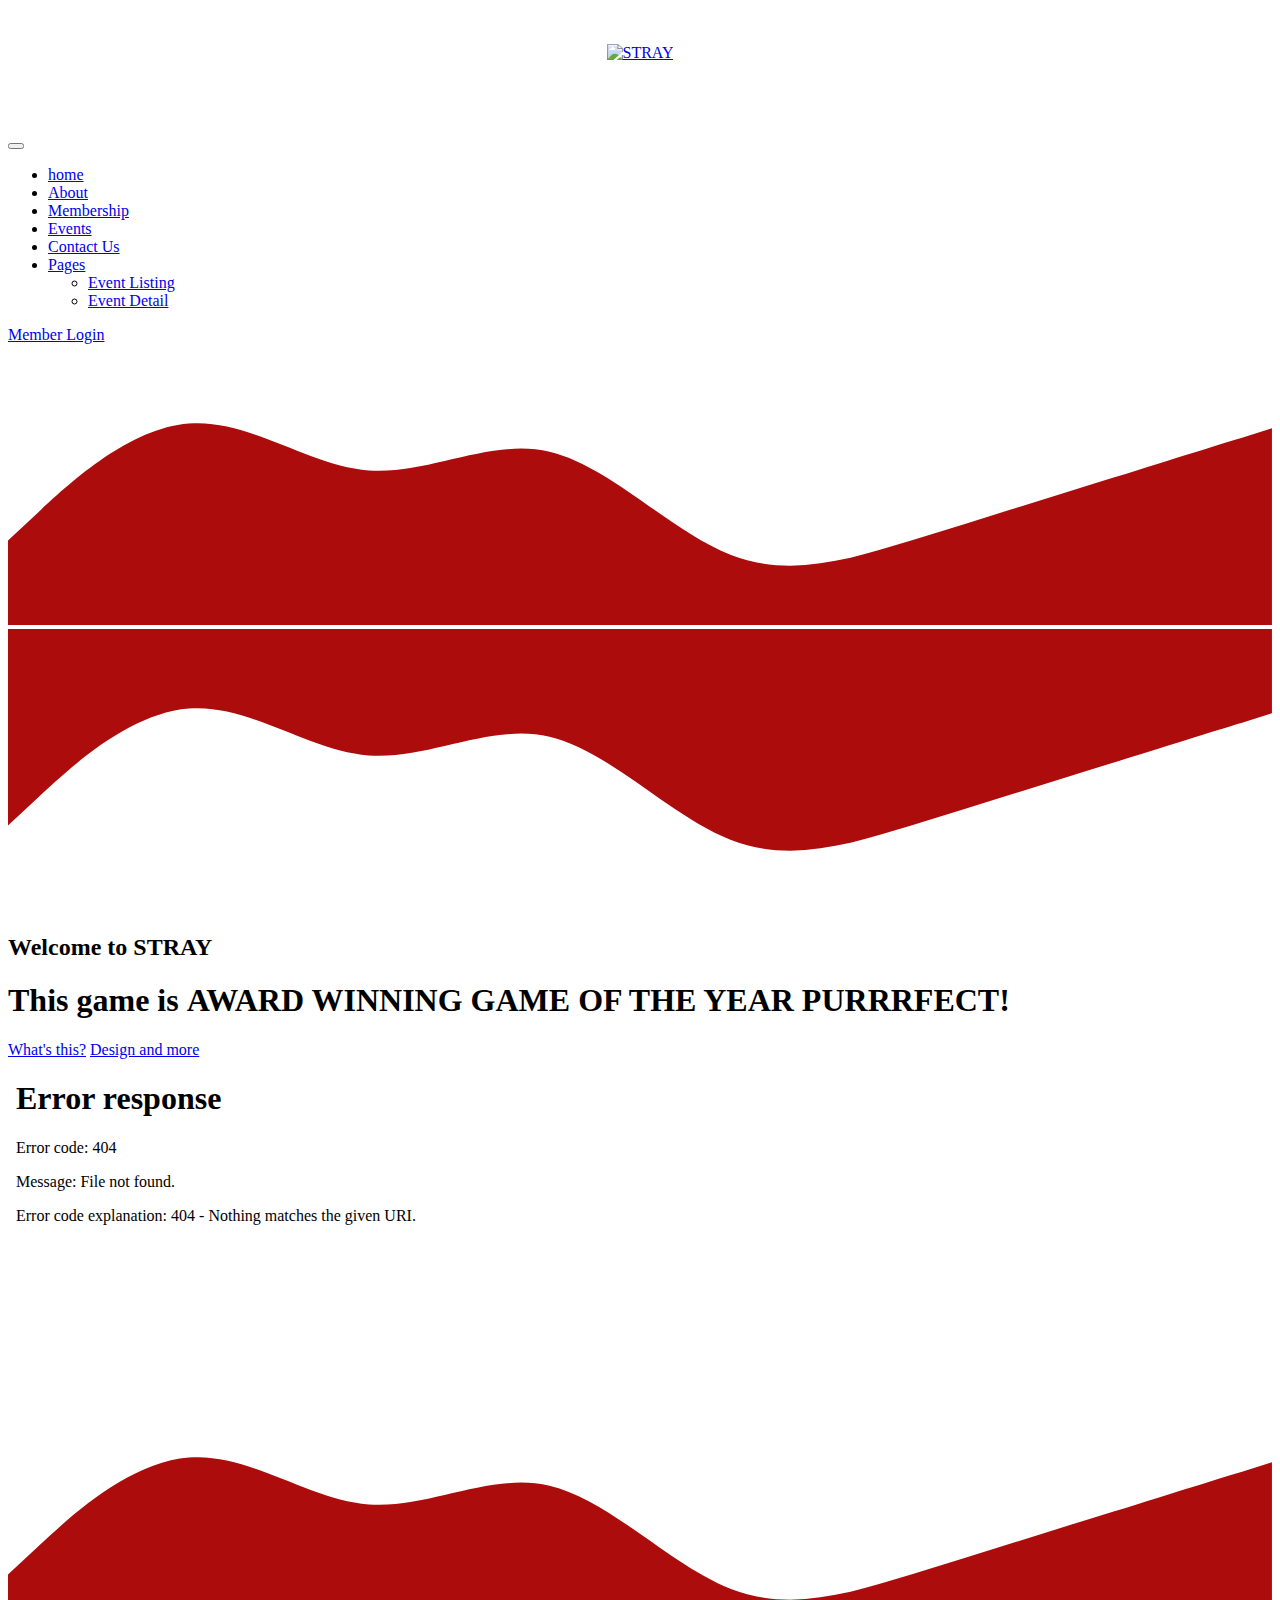
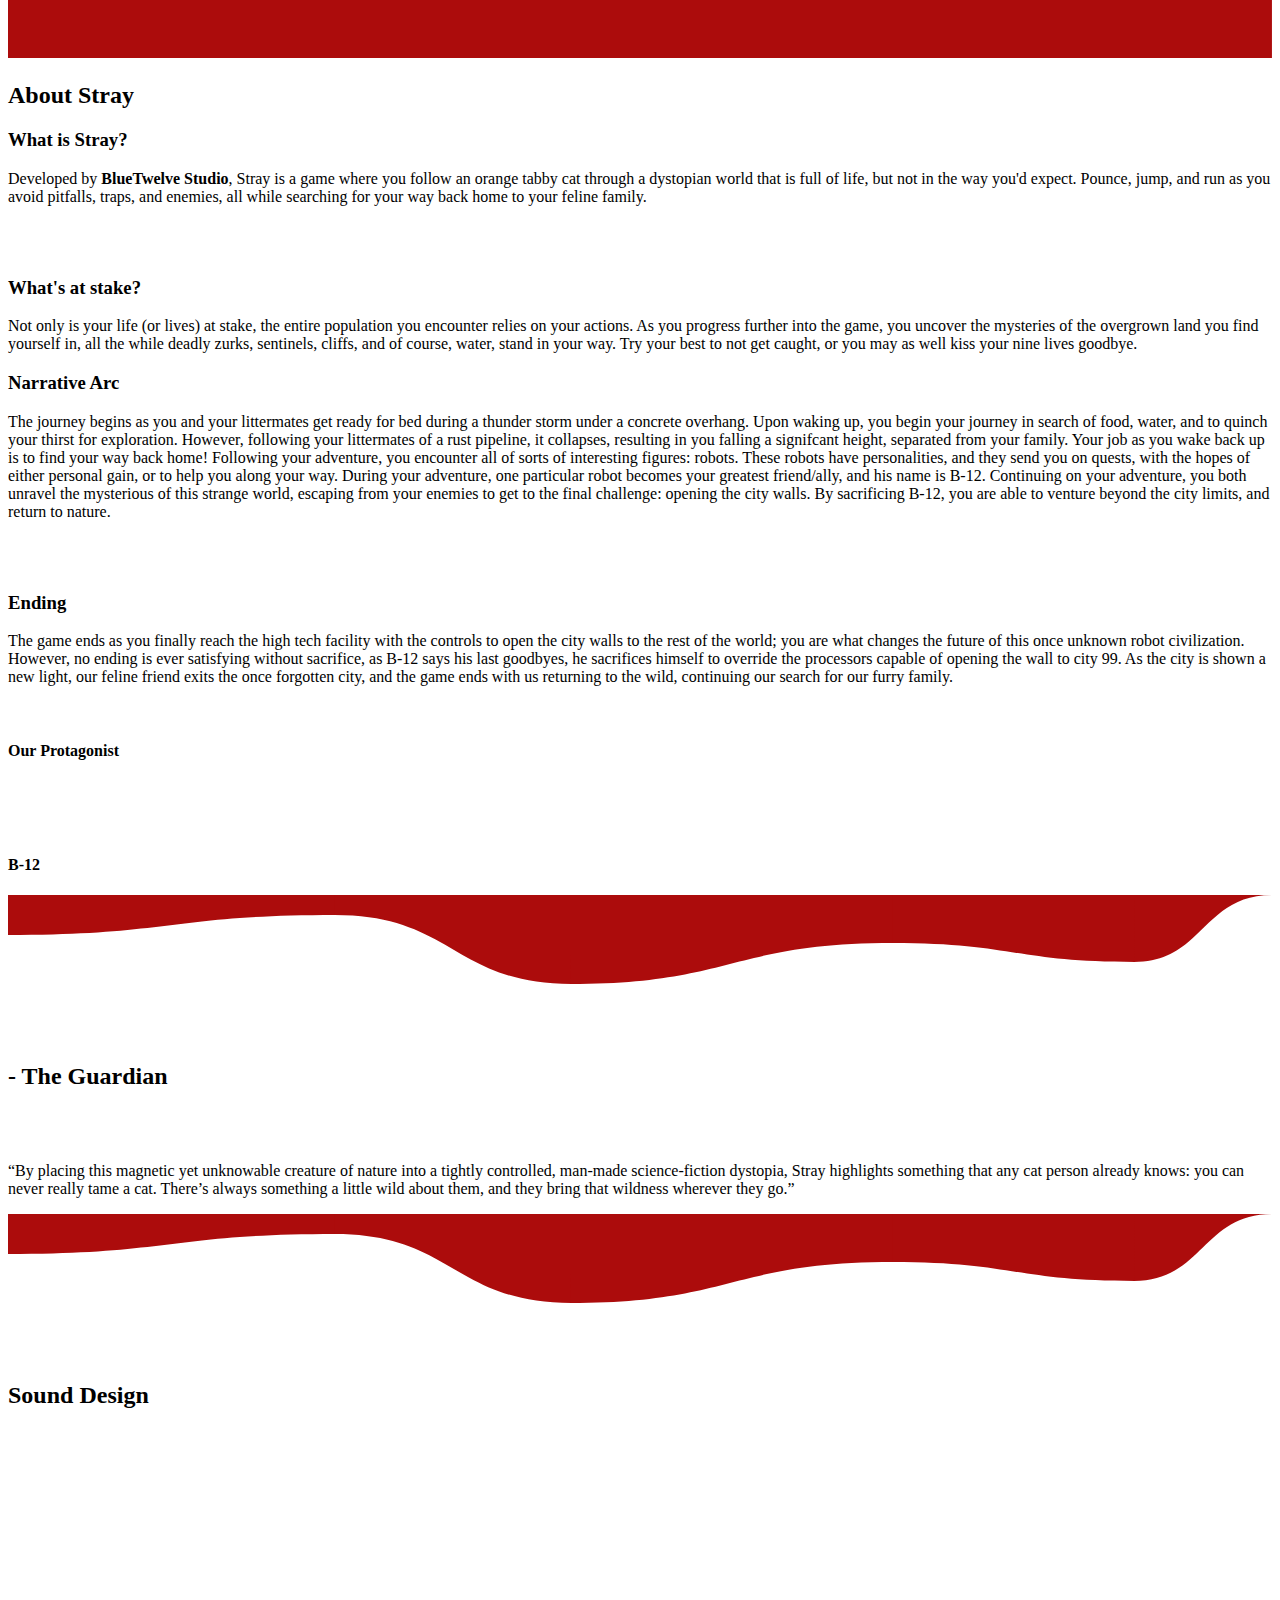
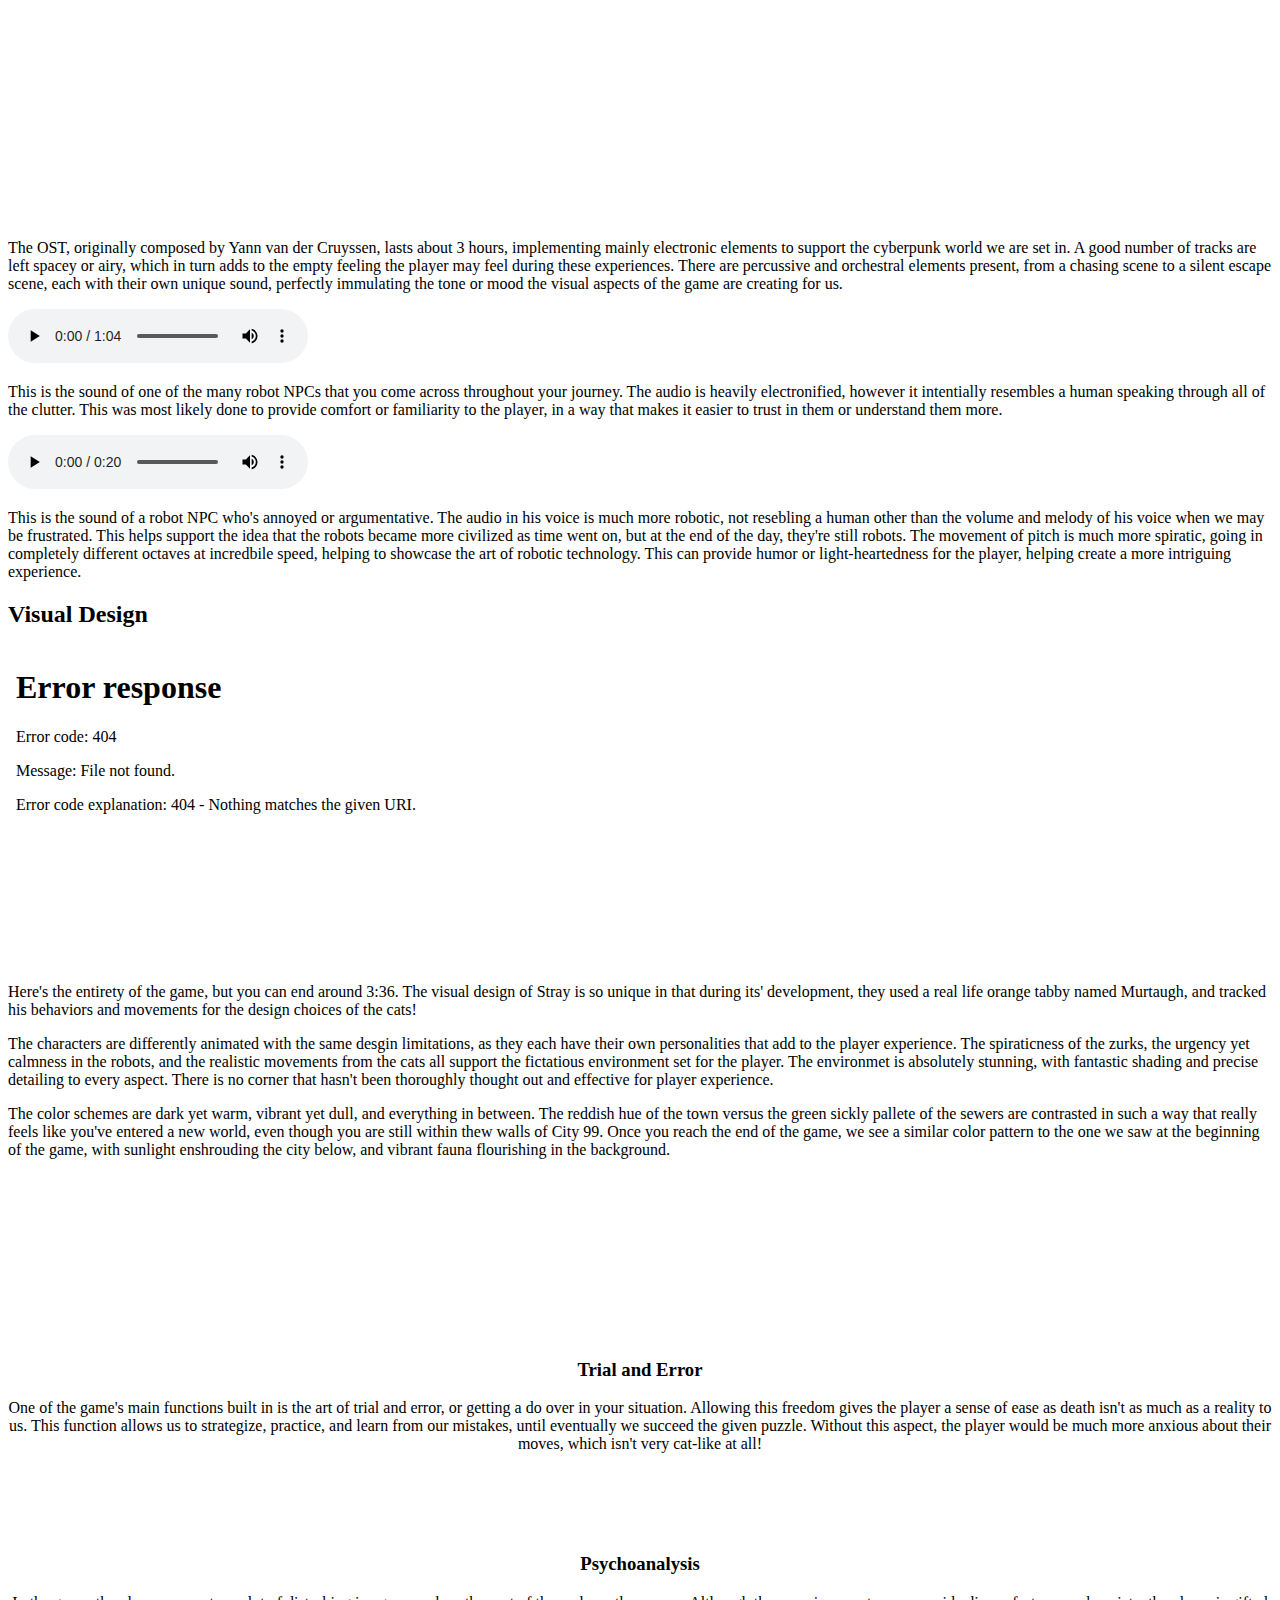
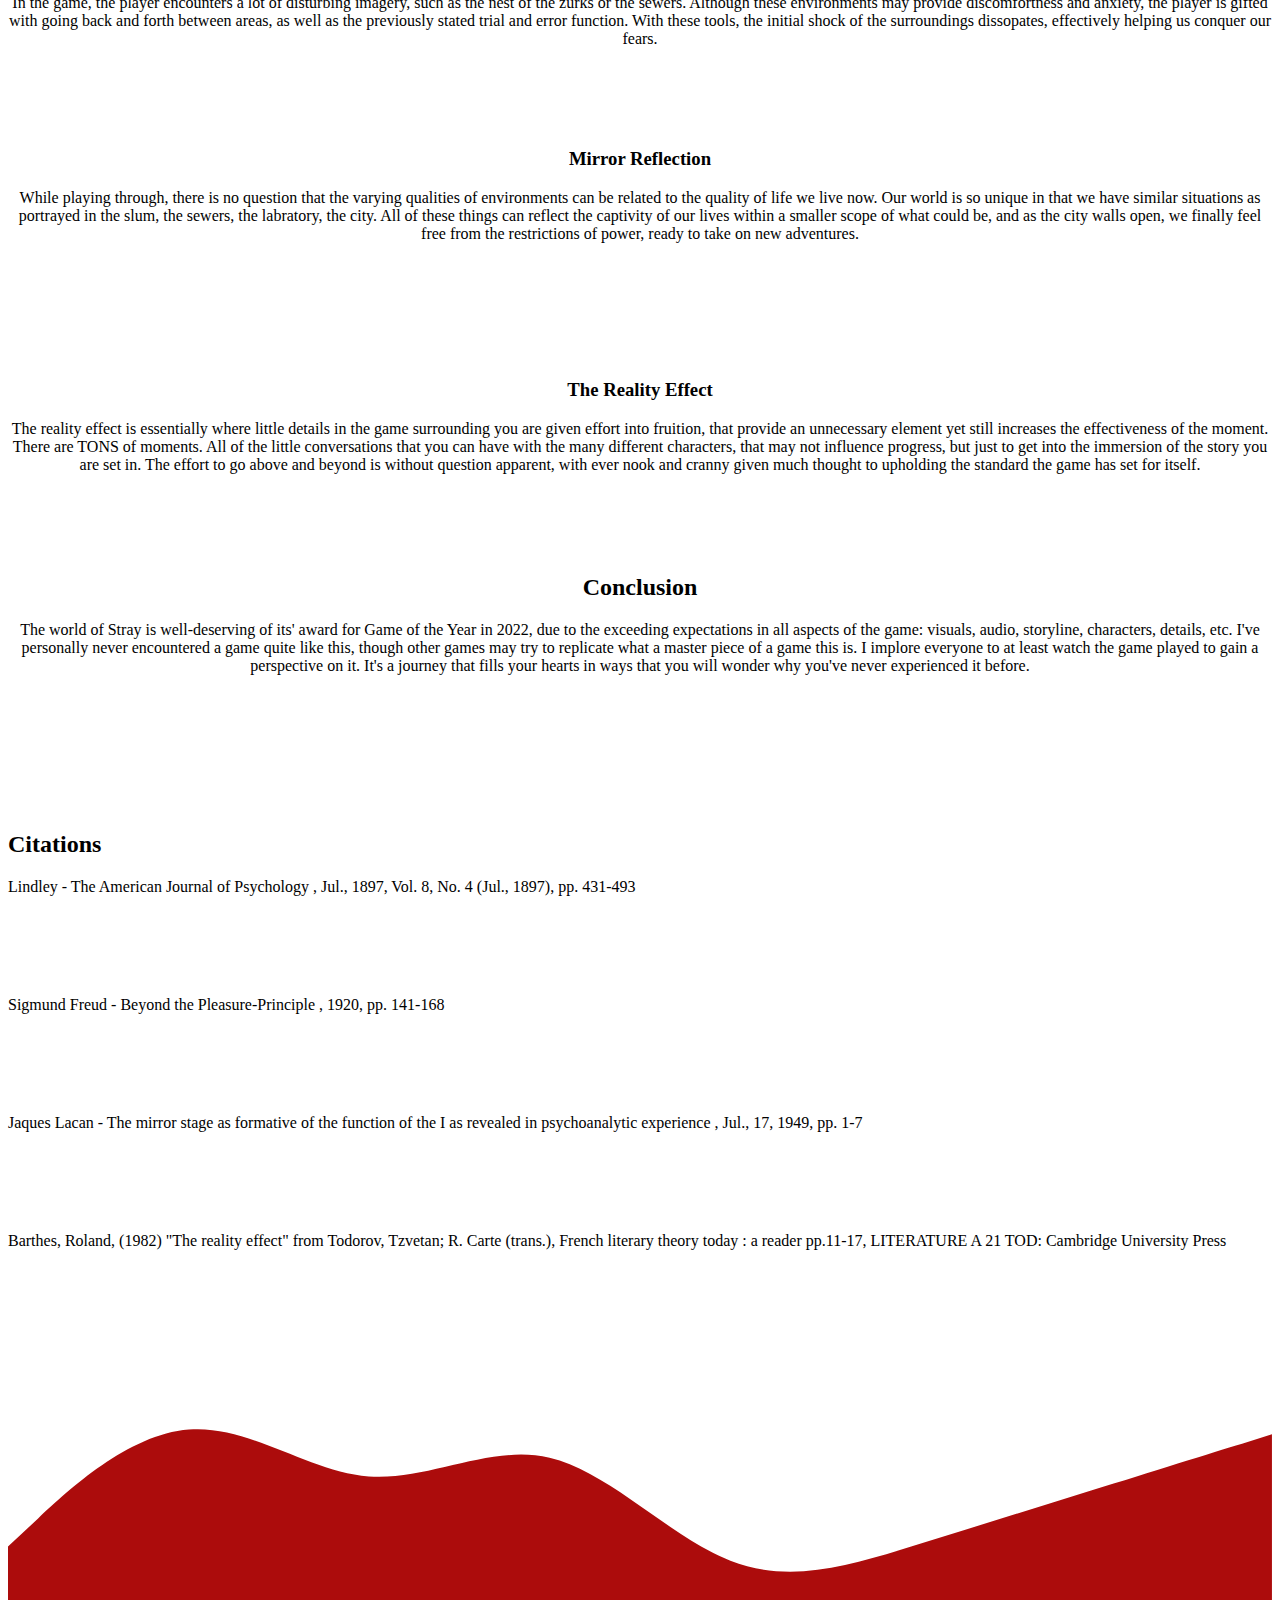
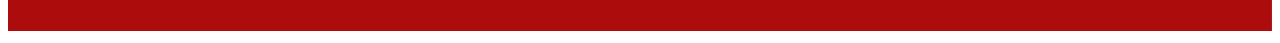
==== index.html @ 7950ed0a "Rename STRAY.html to index.html" ====
<!DOCTYPE html>
<!-- saved from url=(0063)file:///C:/Users/ryanc/OneDrive/Desktop/New%20folder/index.html -->
<html lang="en" class=" js flexbox canvas canvastext webgl no-touch geolocation postmessage no-websqldatabase indexeddb hashchange history draganddrop websockets rgba hsla multiplebgs backgroundsize borderimage borderradius boxshadow textshadow opacity cssanimations csscolumns cssgradients cssreflections csstransforms csstransforms3d csstransitions fontface generatedcontent video audio localstorage sessionstorage webworkers no-applicationcache svg inlinesvg smil svgclippaths"><head><meta http-equiv="Content-Type" content="text/html; charset=UTF-8">
        
        <meta name="viewport" content="width=device-width, initial-scale=1">

        <meta name="description" content="">
        <meta name="author" content="">
<style type="text/css" id="operaUserStyle"></style></head><body><br><br>
        <title>STRAY</title>

        <!-- CSS FILES -->                
        <link rel="preconnect" href="https://fonts.googleapis.com/">

        <link rel="preconnect" href="https://fonts.gstatic.com/" crossorigin="">

        <link href="./STRAY_files/css2" rel="stylesheet">

        <link href="./STRAY_files/bootstrap.min.css" rel="stylesheet">

        <link href="./STRAY_files/bootstrap-icons.css" rel="stylesheet">

        <link href="./STRAY_files/templatemo-tiya-golf-club.css" rel="stylesheet">
        
<!--

TemplateMo 587 STRAY

https://templatemo.com/tm-587-tiya-golf-club

-->
    
    
    

        <main>
<center>
            <div id="sticky-wrapper" class="sticky-wrapper" style="height: 88px;"><nav class="navbar navbar-expand-lg" style="">                
                <div class="container">
                    <a class="navbar-brand d-flex align-items-center" href="file:///C:/Users/ryanc/OneDrive/Desktop/New%20folder/index.html">
                        <img src="./STRAY_files/logo.png" class="navbar-brand-image img-fluid" alt="STRAY">
                        <span class="navbar-brand-text">
                           
                        
                        </span>
                    </a>
<br><br>
                    <div class="d-lg-none ms-auto me-3">
                        <a class="btn custom-btn custom-border-btn" data-bs-toggle="offcanvas" href="file:///C:/Users/ryanc/OneDrive/Desktop/New%20folder/index.html#offcanvasExample" role="button" aria-controls="offcanvasExample"></a>
                    </div>
                </div></nav></div></center>
                    <button class="navbar-toggler" type="button" data-bs-toggle="collapse" data-bs-target="#navbarNav" aria-controls="navbarNav" aria-expanded="false" aria-label="Toggle navigation">
                        <span class="navbar-toggler-icon"></span>
                    </button>
    
                    <div class="collapse navbar-collapse" id="navbarNav">
                        <ul class="navbar-nav ms-lg-auto">
                            <li class="nav-item">
                                <a class="nav-link click-scroll active" href="file:///C:/Users/ryanc/OneDrive/Desktop/New%20folder/index.html#section_1">home</a>
                            </li>
    
                            <li class="nav-item">
                                <a class="nav-link click-scroll inactive" href="file:///C:/Users/ryanc/OneDrive/Desktop/New%20folder/index.html#section_2">About</a>
                            </li>

                            <li class="nav-item">
                                <a class="nav-link click-scroll inactive" href="file:///C:/Users/ryanc/OneDrive/Desktop/New%20folder/index.html#section_3">Membership</a>
                            </li>

                            <li class="nav-item">
                                <a class="nav-link click-scroll inactive" href="file:///C:/Users/ryanc/OneDrive/Desktop/New%20folder/index.html#section_4">Events</a>
                            </li>

                            <li class="nav-item">
                                <a class="nav-link click-scroll inactive" href="file:///C:/Users/ryanc/OneDrive/Desktop/New%20folder/index.html#section_5">Contact Us</a>
                            </li>

                            <li class="nav-item dropdown">
                                <a class="nav-link dropdown-toggle inactive" href="file:///C:/Users/ryanc/OneDrive/Desktop/New%20folder/index.html#" id="navbarLightDropdownMenuLink" role="button" data-bs-toggle="dropdown" aria-expanded="false">Pages</a>

                                <ul class="dropdown-menu dropdown-menu-light" aria-labelledby="navbarLightDropdownMenuLink">
                                    <li><a class="dropdown-item" href="file:///C:/Users/ryanc/OneDrive/Desktop/New%20folder/event-listing.html">Event Listing</a></li>

                                    <li><a class="dropdown-item" href="file:///C:/Users/ryanc/OneDrive/Desktop/New%20folder/event-detail.html">Event Detail</a></li>
                                </ul>
                            </li>
                        </ul>

                        <div class="d-none d-lg-block ms-lg-3">
                            <a class="btn custom-btn custom-border-btn" data-bs-toggle="offcanvas" href="file:///C:/Users/ryanc/OneDrive/Desktop/New%20folder/index.html#offcanvasExample" role="button" aria-controls="offcanvasExample">Member Login</a>
                        </div>
                    </div>
                
            

           
                <svg xmlns="http://www.w3.org/2000/svg" viewBox="0 0 1440 320"><path fill="#AC0C0C" fill-opacity="1" d="M0,224L34.3,192C68.6,160,137,96,206,90.7C274.3,85,343,139,411,144C480,149,549,107,617,122.7C685.7,139,754,213,823,240C891.4,267,960,245,1029,224C1097.1,203,1166,181,1234,160C1302.9,139,1371,117,1406,106.7L1440,96L1440,320L1405.7,320C1371.4,320,1303,320,1234,320C1165.7,320,1097,320,1029,320C960,320,891,320,823,320C754.3,320,686,320,617,320C548.6,320,480,320,411,320C342.9,320,274,320,206,320C137.1,320,69,320,34,320L0,320Z"></path></svg>
            
            

            <section class="hero-section d-flex justify-content-center align-items-center" id="section_1">

                <div class="section-overlay"></div>

                <svg xmlns="http://www.w3.org/2000/svg" viewBox="0 0 1440 320"><path fill="#AC0C0C" fill-opacity="1" d="M0,224L34.3,192C68.6,160,137,96,206,90.7C274.3,85,343,139,411,144C480,149,549,107,617,122.7C685.7,139,754,213,823,240C891.4,267,960,245,1029,224C1097.1,203,1166,181,1234,160C1302.9,139,1371,117,1406,106.7L1440,96L1440,0L1405.7,0C1371.4,0,1303,0,1234,0C1165.7,0,1097,0,1029,0C960,0,891,0,823,0C754.3,0,686,0,617,0C548.6,0,480,0,411,0C342.9,0,274,0,206,0C137.1,0,69,0,34,0L0,0Z"></path></svg>

                <div class="container">
                    <div class="row">

                        <div class="col-lg-6 col-12 mb-5 mb-lg-0">
                            <h2 class="text-white">Welcome to STRAY</h2>

                            <h1 class="cd-headline rotate-1 text-white mb-4 pb-2">
                                <span>This game is</span>
                                <span class="cd-words-wrapper" style="width: 381px;">
                                    <b class="is-hidden">AWARD WINNING</b>
                                    <b class="is-hidden">GAME OF THE YEAR</b>
                                    <b class="is-visible">PURRRFECT!</b>
                                </span>
                            </h1>

                            <div class="custom-btn-group">
                                <a href="file:///C:/Users/ryanc/OneDrive/Desktop/New%20folder/index.html#section_2" class="btn custom-btn smoothscroll me-3">What's this?</a>

                                <a href="file:///C:/Users/ryanc/OneDrive/Desktop/New%20folder/index.html#section_3" class="link smoothscroll">Design and more</a>
                            </div>
                        </div>

                        <div class="col-lg-6 col-12">
                            <div class="ratio ratio-16x9">
                                <iframe width="560" height="315" src="./STRAY_files/Rda52S3Jah8.html" title="YouTube video player" frameborder="0" allow="accelerometer; autoplay; clipboard-write; encrypted-media; gyroscope; picture-in-picture; web-share" allowfullscreen=""></iframe>
                            </div>
                        </div>

                    </div>
                </div>

                <svg xmlns="http://www.w3.org/2000/svg" viewBox="0 0 1440 320"><path fill="#AC0C0C" fill-opacity="1" d="M0,224L34.3,192C68.6,160,137,96,206,90.7C274.3,85,343,139,411,144C480,149,549,107,617,122.7C685.7,139,754,213,823,240C891.4,267,960,245,1029,224C1097.1,203,1166,181,1234,160C1302.9,139,1371,117,1406,106.7L1440,96L1440,320L1405.7,320C1371.4,320,1303,320,1234,320C1165.7,320,1097,320,1029,320C960,320,891,320,823,320C754.3,320,686,320,617,320C548.6,320,480,320,411,320C342.9,320,274,320,206,320C137.1,320,69,320,34,320L0,320Z"></path></svg>
            </section>


            <section class="about-section section-padding" id="section_2">
                <div class="container">
                    <div class="row">
<path fill="#AC0C0C" fill-opacity="1"></path>
                        <div class="col-lg-12 col-12 text-center">
                            <h2 class="mb-lg-5 mb-4">About Stray</h2>
                        </div>

                        <div class="col-lg-5 col-12 me-auto mb-4 mb-lg-0">
                            <h3 class="mb-3">What is Stray?</h3>

                            <p>Developed by <strong>BlueTwelve Studio</strong>, Stray is a game where you follow an orange tabby cat through a dystopian world that is full of life, but not in the way you'd expect. Pounce, jump, and run as you avoid pitfalls, traps, and enemies, all while searching for your way back home to your feline family.</p>
                <br><br>
                            <h3 class="mb-lg-5 mb-4">What's at stake?</h3>

                            <p>Not only is your life (or lives) at stake, the entire population you encounter relies on your actions. As you progress further into the game, you uncover the mysteries of the overgrown land you find yourself in, all the while deadly zurks, sentinels, cliffs, and of course, water, stand in your way. Try your best to not get caught, or you may as well kiss your nine lives goodbye.</p>
                        </div>
                        <div class="col-lg-6 col-12">
                            <h3 class="col-lg-6 col-12">Narrative Arc</h3>
                            
                            <p>The journey begins as you and your littermates get ready for bed during a thunder storm under a concrete overhang. Upon waking up, you begin your journey in search of food, water, and to quinch your thirst for exploration. However, following your littermates of a rust pipeline, it collapses, resulting in you falling a signifcant height, separated from your family. Your job as you wake back up is to find your way back home! Following your adventure, you encounter all of sorts of interesting figures: robots. These robots have personalities, and they send you on quests, with the hopes of either personal gain, or to help you along your way. During your adventure, one particular robot becomes your greatest friend/ally, and his name is B-12. Continuing on your adventure, you both unravel the mysterious of this strange world, escaping from your enemies to get to the final challenge: opening the city walls. By sacrificing B-12, you are able to venture beyond the city limits, and return to nature.</p>
                          
                            <br><br>

                            <h3 class="col-lg-6 col-12">Ending</h3>

                            <p>The game ends as you finally reach the high tech facility with the controls to open the city walls to the rest of the world; you are what changes the future of this once unknown robot civilization. However, no ending is ever satisfying without sacrifice, as B-12 says his last goodbyes, he sacrifices himself to override the processors capable of opening the wall to city 99. As the city is shown a new light, our feline friend exits the once forgotten city, and the game ends with us returning to the wild, continuing our search for our furry family.</p>
                        
                        </div>
                        </div>

                        <div class="col-lg-3 col-md-6 col-12 mb-4 mb-lg-0 mb-md-0">
                            <div class="member-block">
                                <div class="member-block-image-wrap">
                                    <img src="./STRAY_files/Stray Cat.jpg" class="member-block-image img-fluid" alt="">

                                    
                                        
                                    
                                </div>

                                <div class="member-block-info d-flex align-items-center">
                                    <h4>Our Protagonist</h4>

                                 
                                </div>
                            </div>
                        </div>
                <br><br>
                        <div class="col-lg-3 col-md-6 col-12">
                            <div class="member-block">
                                <div class="member-block-image-wrap">
                                    <img src="./STRAY_files/B-12.jpg" class="member-block-image img-fluid" alt="">

                                    
                                </div>

                                <div class="member-block-info d-flex align-items-center">
                                    <h4>B-12</h4>

                                 
                                </div>
                            </div>
                        </div>

                    
            </div></section>


            <section class="section-bg-image">
                <svg viewBox="0 0 1265 144" xmlns="http://www.w3.org/2000/svg" xmlns:xlink="http://www.w3.org/1999/xlink"><path fill="#AC0C0C" d="M 0 40 C 164 40 164 20 328 20 L 328 20 L 328 0 L 0 0 Z" stroke-width="0"></path> <path fill="#AC0C0C" d="M 327 20 C 445.5 20 445.5 89 564 89 L 564 89 L 564 0 L 327 0 Z" stroke-width="0"></path> <path fill="#AC0C0C" d="M 563 89 C 724.5 89 724.5 48 886 48 L 886 48 L 886 0 L 563 0 Z" stroke-width="0"></path><path fill="#AC0C0C" d="M 885 48 C 1006.5 48 1006.5 67 1128 67 L 1128 67 L 1128 0 L 885 0 Z" stroke-width="0"></path><path fill="#AC0C0C" d="M 1127 67 C 1196 67 1196 0 1265 0 L 1265 0 L 1265 0 L 1127 0 Z" stroke-width="0"></path></svg>

                <div class="container">
                    <div class="row">

                        <div class="col-lg-6 col-12">
                            <div class="section-bg-image-block">
                                <h2 class="mb-lg-3">- The Guardian</h2>
<br><br>
                                <p>“By placing this magnetic yet unknowable creature of nature into a tightly controlled, man-made science-fiction dystopia, Stray highlights something that any cat person already knows: you can never really tame a cat. There’s always something a little wild about them, and they bring that wildness wherever they go.”</p>

                                <form action="file:///C:/Users/ryanc/OneDrive/Desktop/New%20folder/index.html#" method="get" class="custom-form mt-lg-4 mt-2" role="form">
                                   

                                       

                                </form>
                            </div>
                        </div>

                    </div>
                </div>

                <svg viewBox="0 0 1265 144" xmlns="http://www.w3.org/2000/svg" xmlns:xlink="http://www.w3.org/1999/xlink"><path fill="#AC0C0C" d="M 0 40 C 164 40 164 20 328 20 L 328 20 L 328 0 L 0 0 Z" stroke-width="0"></path> <path fill="#AC0C0C  " d="M 327 20 C 445.5 20 445.5 89 564 89 L 564 89 L 564 0 L 327 0 Z" stroke-width="0"></path> <path fill="#AC0C0C" d="M 563 89 C 724.5 89 724.5 48 886 48 L 886 48 L 886 0 L 563 0 Z" stroke-width="0"></path><path fill="#AC0C0C" d="M 885 48 C 1006.5 48 1006.5 67 1128 67 L 1128 67 L 1128 0 L 885 0 Z" stroke-width="0"></path><path fill="#AC0C0C" d="M 1127 67 C 1196 67 1196 0 1265 0 L 1265 0 L 1265 0 L 1127 0 Z" stroke-width="0"></path></svg>
            </section>


            <section class="membership-section section-padding" id="section_3">
                <div class="container">
                    <div class="row">

                        
                                    

                                    
                                        
                                            <h2 class="mb-lg-3">Sound Design</h2>
                                            <br><br>
                                            <iframe width="0" height="300" scrolling="no" frameborder="no" src="./STRAY_files/saved_resource.html"></iframe>
                                        
                                    <br><br>
                                    <br><br>
                                            <p>The OST, originally composed by Yann van der Cruyssen, lasts about 3 hours, implementing mainly electronic elements to support the cyberpunk world we are set in. A good number of tracks are left spacey or airy, which in turn adds to the empty feeling the player may feel during these experiences. There are percussive and orchestral elements present, from a chasing scene to a silent escape scene, each with their own unique sound, perfectly immulating the tone or mood the visual aspects of the game are creating for us.</p>

                                            <audio controls="">
                                                <source src="images/members/Talk_spec_ph_doc.ogg" type="audio/ogg">
                                                Your browser does not support the audio element.
                                            </audio>
                                            <p>This is the sound of one of the many robot NPCs that you come across throughout your journey. The audio is heavily electronified, however it intentially resembles a human speaking through all of the clutter. This was most likely done to provide comfort or familiarity to the player, in a way that makes it easier to trust in them or understand them more.</p>
                                        
                                            <audio controls="">
                                                <source src="images/members/Voicy_Stray _ Droid Annoyed Voice [Sound Effect].mp3" type="audio/ogg">
                                                Your browser does not support the audio element.
                                            </audio>
                                            
<p>This is the sound of a robot NPC who's annoyed or argumentative. The audio in his voice is much more robotic, not resebling a human other than the volume and melody of his voice when we may be frustrated. This helps support the idea that the robots became more civilized as time went on, but at the end of the day, they're still robots. The movement of pitch is much more spiratic, going in completely different octaves at incredbile speed, helping to showcase the art of robotic technology. This can provide humor or light-heartedness for the player, helping create a more intriguing experience.</p>
                                        
                                    
                                
                            </div>
                        </div>

                        
                                
                            
                        

                    
                
            </section>


            <section>
                <div class="container">
                    <div class="row">
                        <h2 class="mb-lg-3">Visual Design</h2>
                        <iframe width="560" height="315" src="./STRAY_files/2YeUJJ4xAC4.html" title="YouTube video player" frameborder="0" allow="accelerometer; autoplay; clipboard-write; encrypted-media; gyroscope; picture-in-picture; web-share" referrerpolicy="strict-origin-when-cross-origin" allowfullscreen=""></iframe>

                <p>Here's the entirety of the game, but you can end around 3:36.


                    The visual design of Stray is so unique in that during its' development, they used a real life orange tabby named Murtaugh, and tracked his behaviors and movements for the design choices of the cats!</p>

               <p>The characters are differently animated with the same desgin limitations, as they each have their own personalities that add to the player experience. The spiraticness of the zurks, the urgency yet calmness in the robots, and the realistic movements from the cats all support the fictatious environment set for the player. The environmet is absolutely stunning, with fantastic shading and precise detailing to every aspect. There is no corner that hasn't been thoroughly thought out and effective for player experience.</p>

               <p style="margin-bottom: 200px;">The color schemes are dark yet warm, vibrant yet dull, and everything in between. The reddish hue of the town versus the green sickly pallete of the sewers are contrasted in such a way that really feels like you've entered a new world, even though you are still within thew walls of City 99. Once you reach the end of the game, we see a similar color pattern to the one we saw at the beginning of the game, with sunlight enshrouding the city below, and vibrant fauna flourishing in the background.</p>
                            
               
               <center>
               <div class="col-lg-5 col-auto me-auto mb-4 mb-lg-0">
               <h3 class="mb-3">Trial and Error</h3>

                <p style="margin-bottom: 100px;">One of the game's main functions built in is the art of trial and error, or getting a do over in your situation. Allowing this freedom gives the player a sense of ease as death isn't as much as a reality to us. This function allows us to strategize, practice, and learn from our mistakes, until eventually we succeed the given puzzle. Without this aspect, the player would be much more anxious about their moves, which isn't very cat-like at all!</p>

                <h3 class="mb-3">Psychoanalysis</h3>

                <p style="margin-bottom: 100px;">In the game, the player encounters a lot of disturbing imagery, such as the nest of the zurks or the sewers. Although these environments may provide discomfortness and anxiety, the player is gifted with going back and forth between areas, as well as the previously stated trial and error function. With these tools, the initial shock of the surroundings dissopates, effectively helping us conquer our fears.</p>
                                
                
                    <h3 class="col-12">Mirror Reflection</h3>
                    
                    <p style="margin-bottom: 100px;">While playing through, there is no question that the varying qualities of environments can be related to the quality of life we live now. Our world is so unique in that we have similar situations as portrayed in the slum, the sewers, the labratory, the city. All of these things can reflect the captivity of our lives within a smaller scope of what could be, and as the city walls open, we finally feel free from the restrictions of power, ready to take on new adventures.</p>
                    
                    <br>
                    
                    <h3 class="col-12">The Reality Effect</h3>
                    
                    <p style="margin-bottom: 100px;">The reality effect is essentially where little details in the game surrounding you are given effort into fruition, that provide an unnecessary element yet still increases the effectiveness of the moment. There are TONS of moments. All of the little conversations that you can have with the many different characters, that may not influence progress, but just to get into the immersion of the story you are set in. The effort to go above and beyond is without question apparent, with ever nook and cranny given much thought to upholding the standard the game has set for itself.</p>
                </div>
                                    
                        </center></div>

                    </div>
                
            
            </section>


            <section class="contact-section section-padding" id="section_5">
                <div class="container">
                    <div class="row">
<center>
                        <div class="col-lg-5 col-12">
                            <form action="file:///C:/Users/ryanc/OneDrive/Desktop/New%20folder/index.html#" method="post" class="custom-form contact-form" role="form">
                                <h2 class="mb-4 pb-2">Conclusion</h2>
                                <p style="margin-bottom: 100px;">The world of Stray is well-deserving of its' award for Game of the Year in 2022, due to the exceeding expectations in all aspects of the game: visuals, audio, storyline, characters, details, etc. I've personally never encountered a game quite like this, though other games may try to replicate what a master piece  of a game this is. I implore everyone to at least watch the game played to gain a perspective on it. It's a journey that fills your hearts in ways that you will wonder why you've never experienced it before.
                              
                                        </p></form></div>
                                    </center></div>
                                    </div>

                                    
                                    

                                       


                                <center>
                                    <img src="./STRAY_files/Stare.webp" class="img-fluid" alt="">
                            
                        
</center>
                    
                
            </section>
        </main>

        <footer class="site-footer">
            <div class="container">
                <div class="row">

                    <div class="col-lg-6 col-12 me-auto mb-5 mb-lg-0">
                        <a class="navbar-brand d-flex align-items-center" href="file:///C:/Users/ryanc/OneDrive/Desktop/New%20folder/index.html">
                            <img src="./STRAY_files/logo.png" class="navbar-brand-image img-fluid" alt="">
                            
                               
                                
                            
                        </a>
                    </div>

                    <h2 class="mb-lg-5 mb-4">Citations</h2>
                    <p style="margin-bottom: 100px;">Lindley - The American Journal of Psychology , Jul., 1897, Vol. 8, No. 4 (Jul., 1897), pp.
                        431-493
                        </p>
                        <p style="margin-bottom: 100px;">Sigmund Freud - Beyond the Pleasure-Principle , 1920, pp. 141-168</p>
                        <p style="margin-bottom: 100px;">Jaques Lacan - The mirror stage as formative of the function of the I as revealed in psychoanalytic experience , Jul., 17, 1949, pp. 1-7</p>
                        <p style="margin-bottom: 100px;">Barthes, Roland, (1982) "The reality effect" from Todorov, Tzvetan; R. Carte (trans.), French literary
                            theory today : a reader pp.11-17, LITERATURE A 21 TOD: Cambridge University Press
                                
                            
                            
                        </p></div>

                </div>
            

            <svg xmlns="http://www.w3.org/2000/svg" viewBox="0 0 1440 320"><path fill="#AC0C0C" fill-opacity="1" d="M0,224L34.3,192C68.6,160,137,96,206,90.7C274.3,85,343,139,411,144C480,149,549,107,617,122.7C685.7,139,754,213,823,240C891.4,267,960,245,1029,224C1097.1,203,1166,181,1234,160C1302.9,139,1371,117,1406,106.7L1440,96L1440,320L1405.7,320C1371.4,320,1303,320,1234,320C1165.7,320,1097,320,1029,320C960,320,891,320,823,320C754.3,320,686,320,617,320C548.6,320,480,320,411,320C342.9,320,274,320,206,320C137.1,320,69,320,34,320L0,320Z"></path></svg>
        </footer>


        <!-- JAVASCRIPT FILES -->
        <script src="./STRAY_files/jquery.min.js.download"></script>
        <script src="./STRAY_files/bootstrap.bundle.min.js.download"></script>
        <script src="./STRAY_files/jquery.sticky.js.download"></script>
        <script src="./STRAY_files/click-scroll.js.download"></script>
        <script src="./STRAY_files/animated-headline.js.download"></script>
        <script src="./STRAY_files/modernizr.js.download"></script>
        <script src="./STRAY_files/custom.js.download"></script>

    
</body></html>
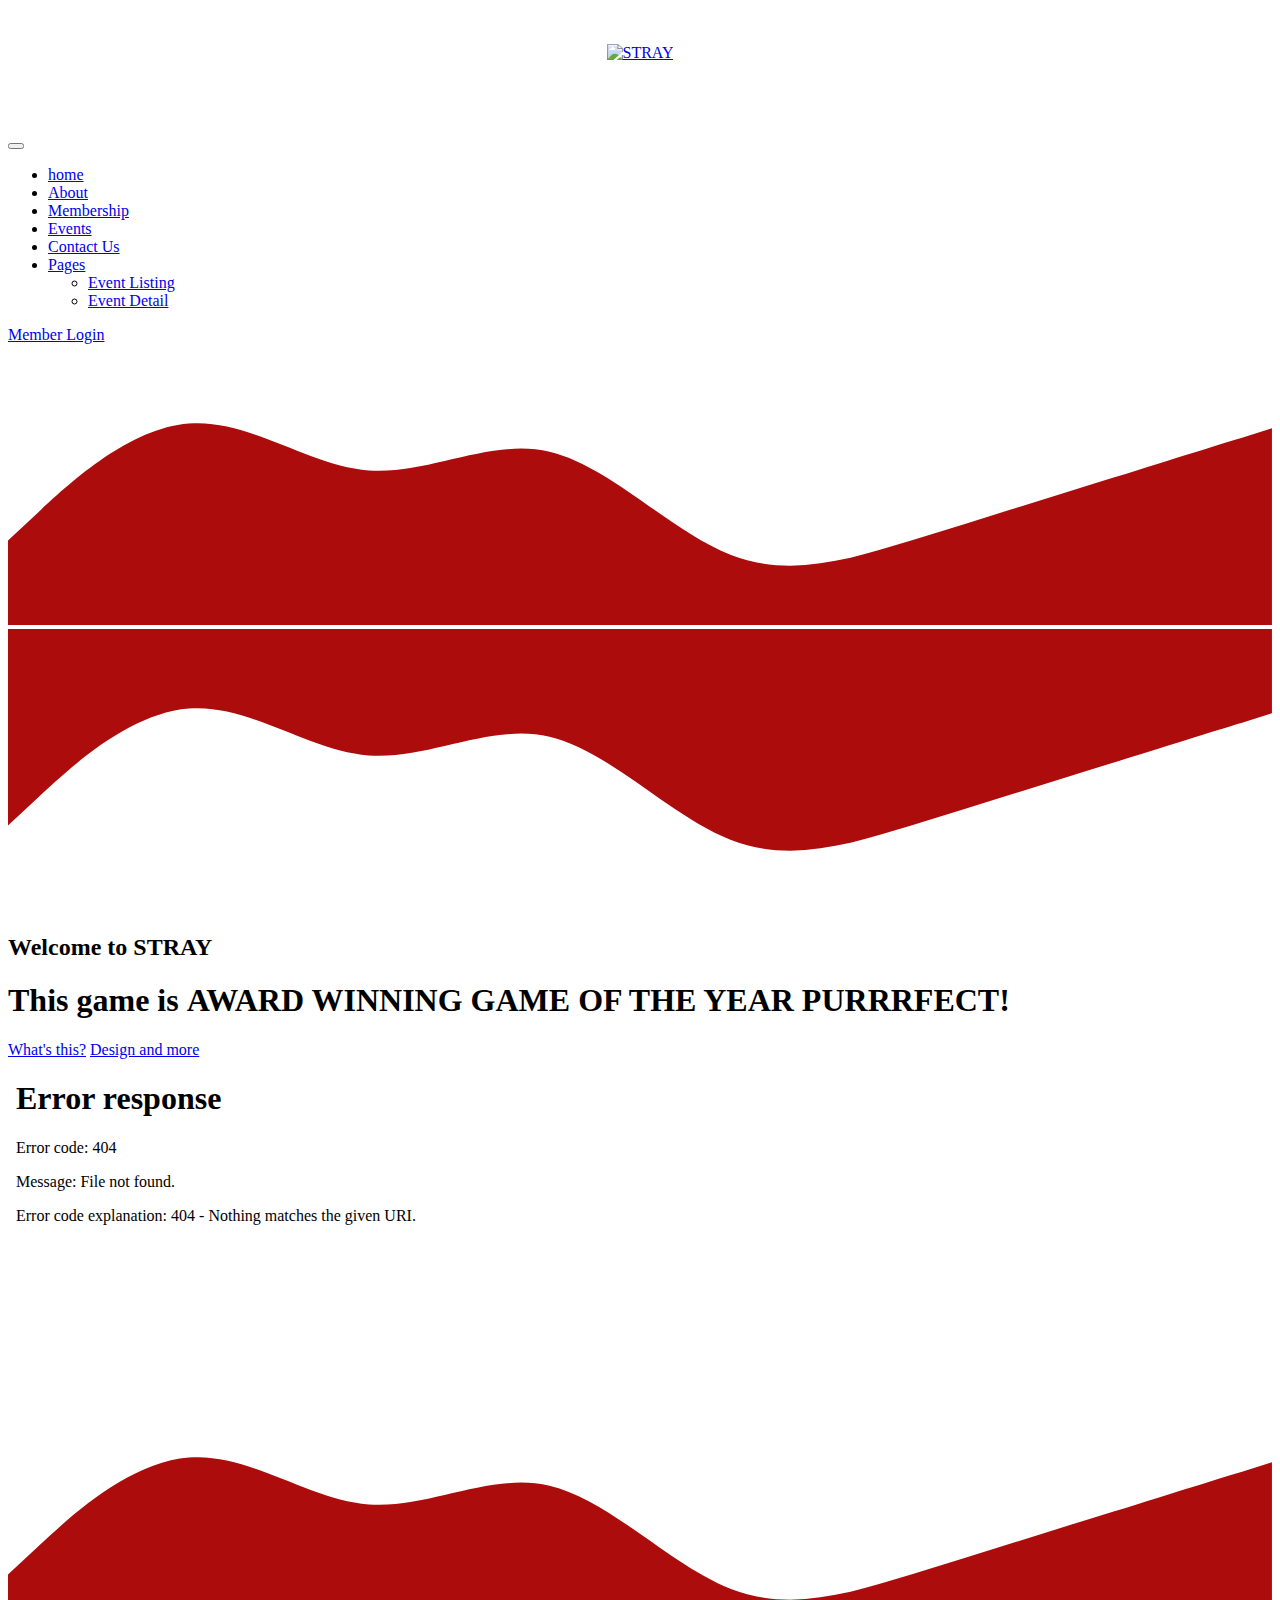
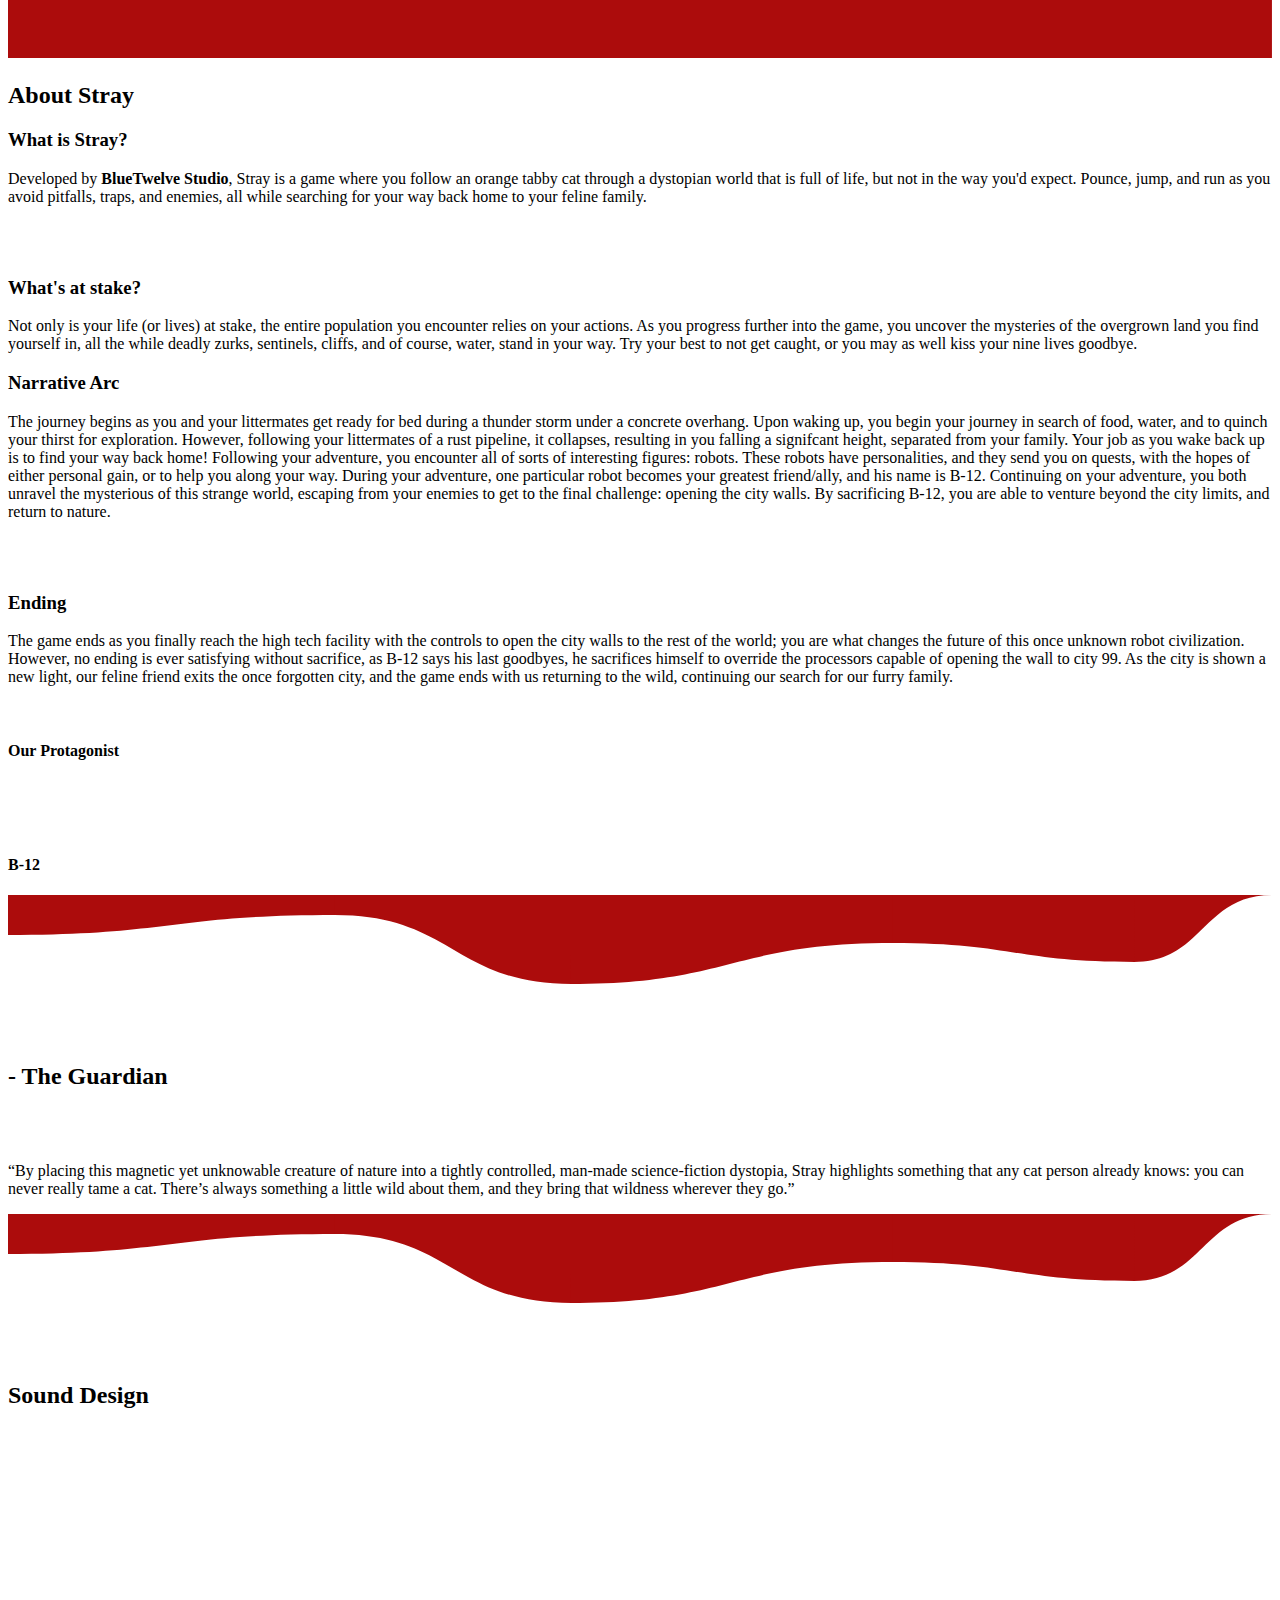
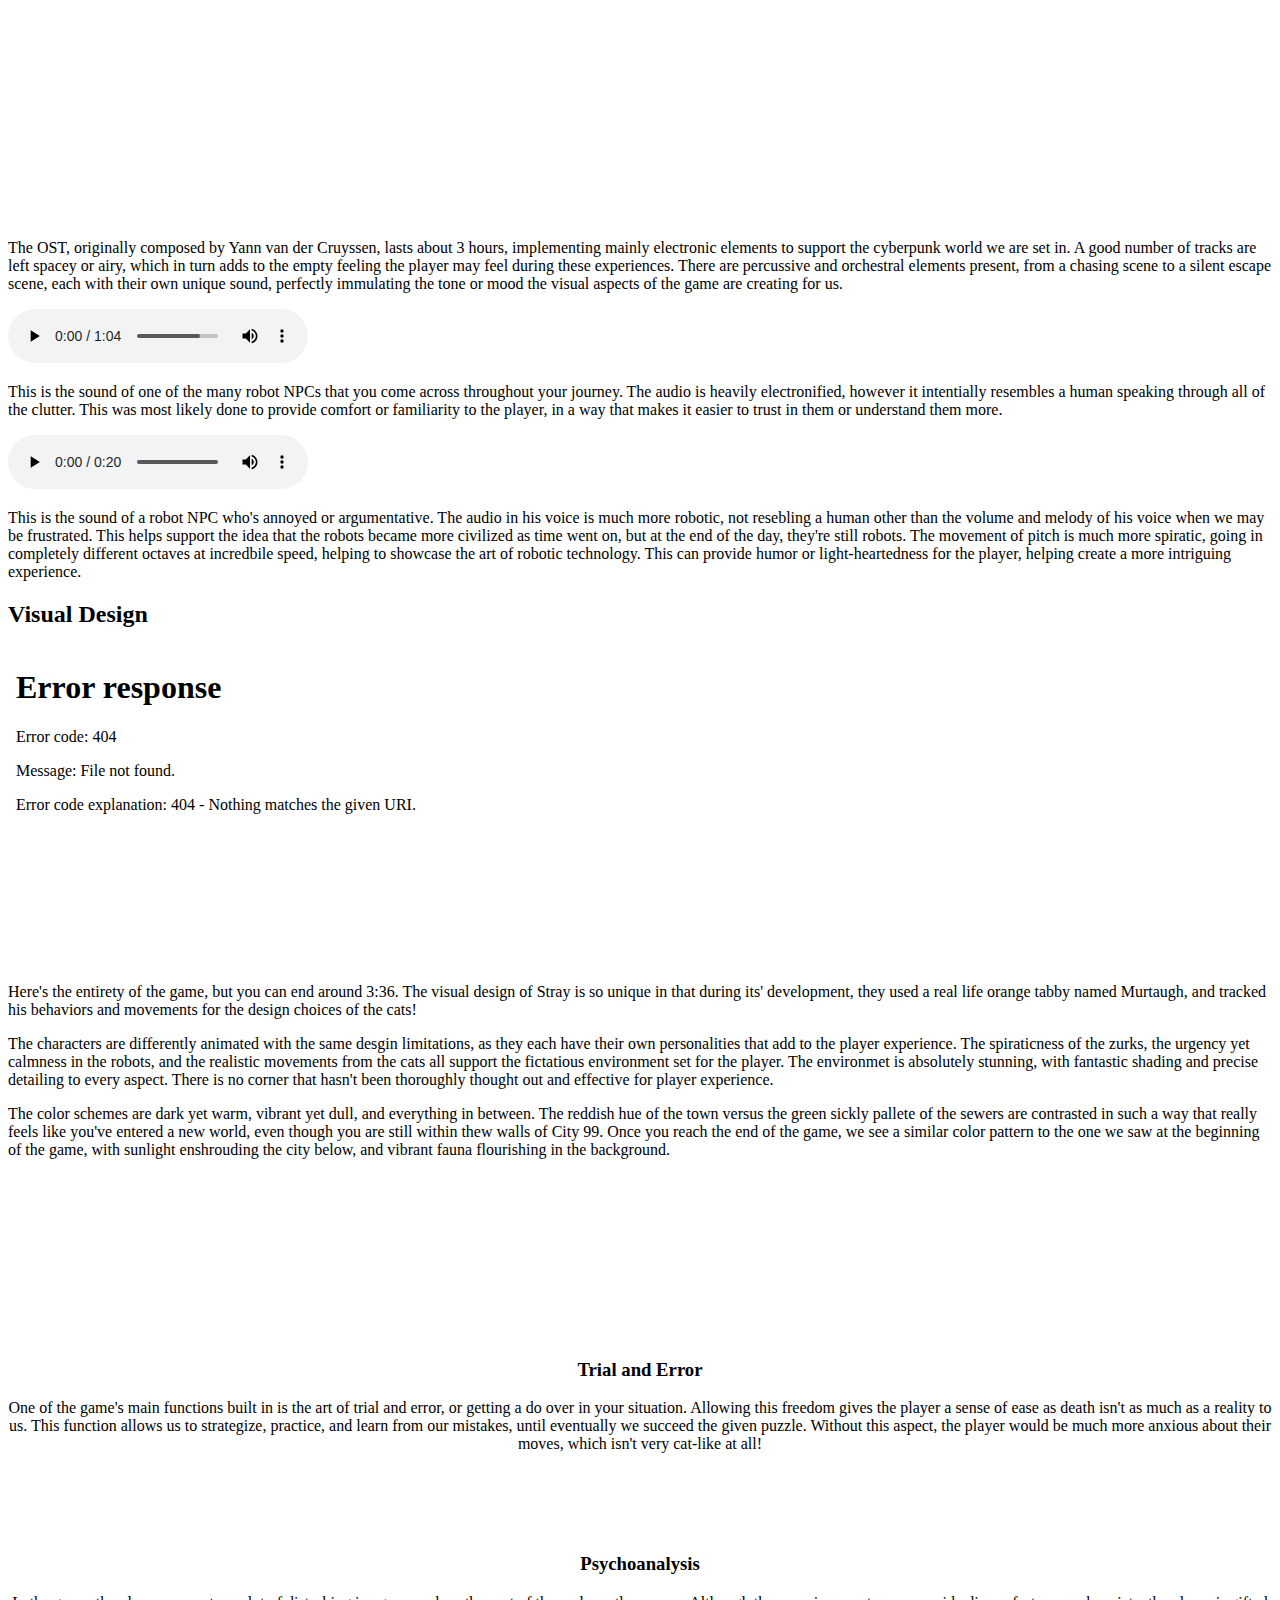
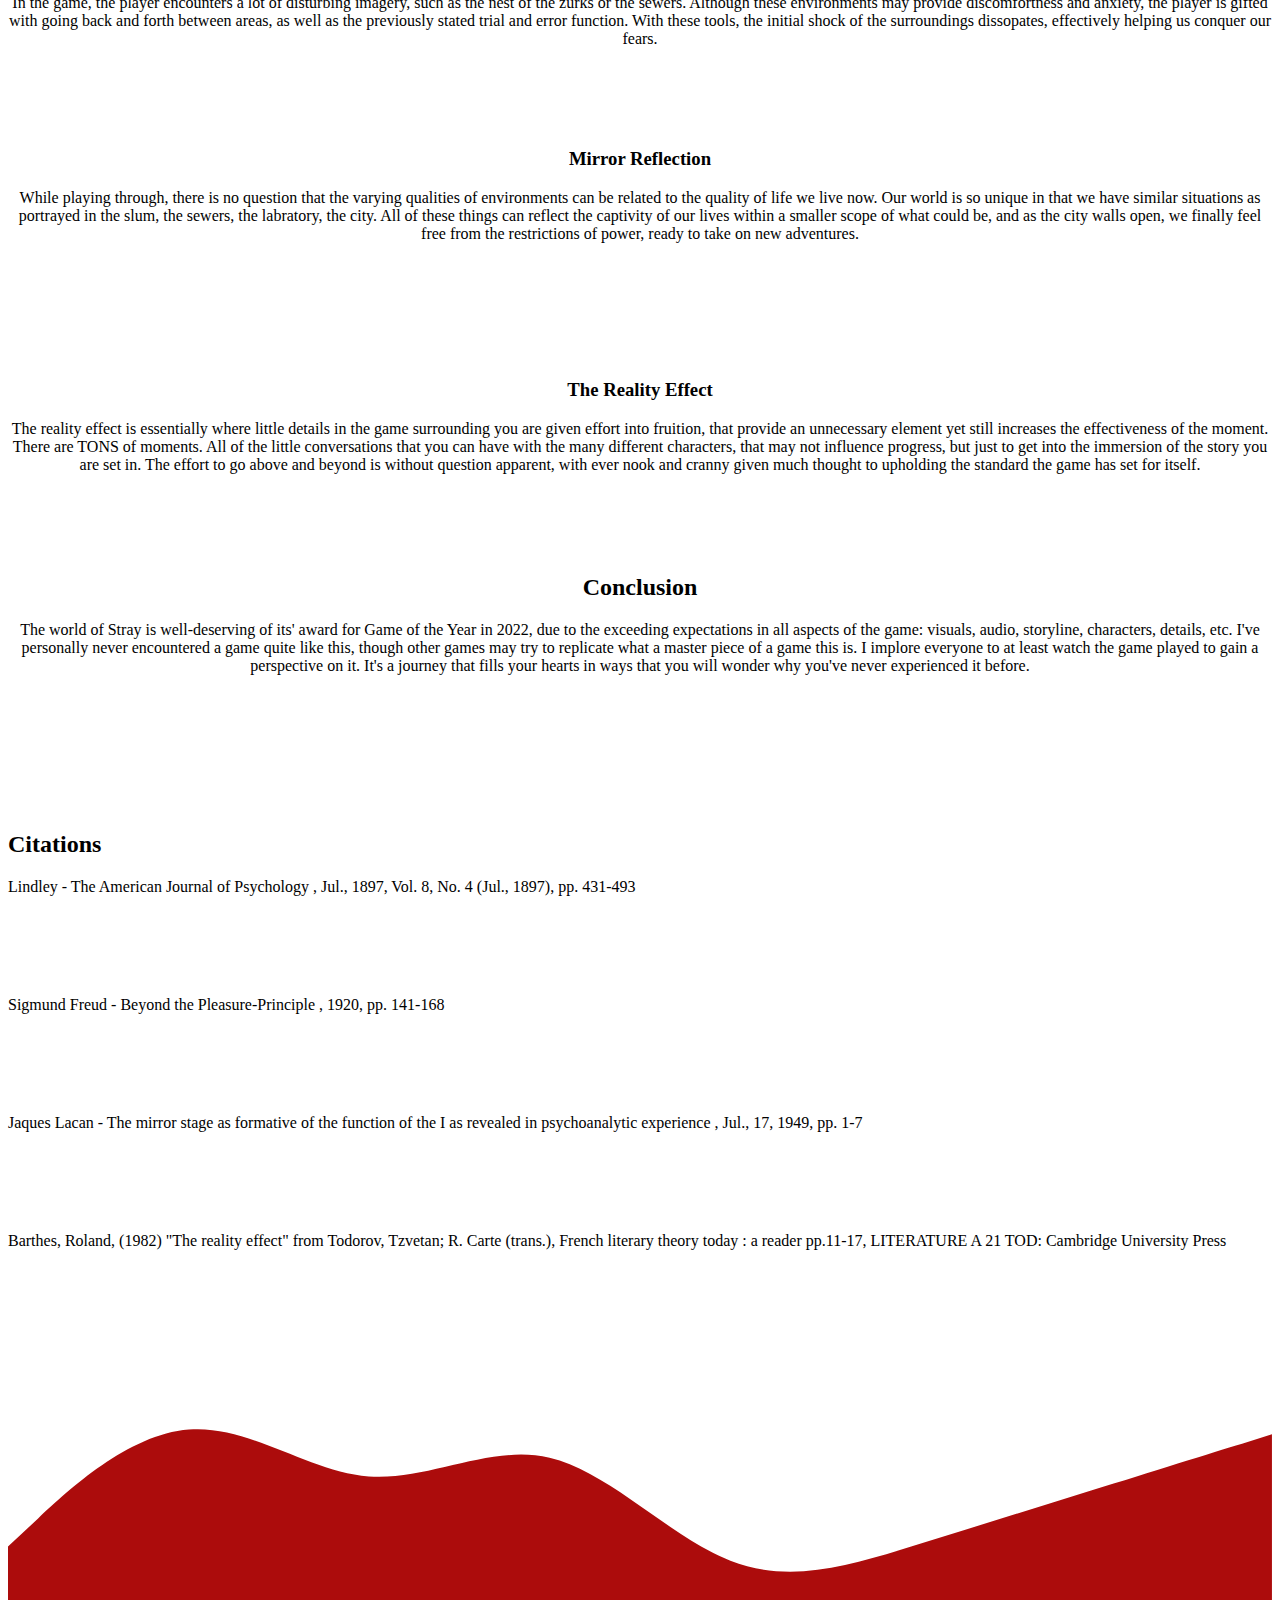
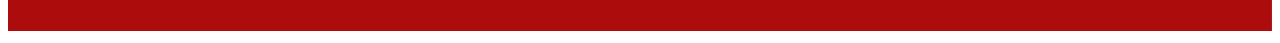
==== commit 7f40039b: "Update index.html" ====
--- a/index.html
+++ b/index.html
@@ -16,11 +16,11 @@
 
         <link href="./STRAY_files/css2" rel="stylesheet">
 
-        <link href="./STRAY_files/bootstrap.min.css" rel="stylesheet">
-
-        <link href="./STRAY_files/bootstrap-icons.css" rel="stylesheet">
-
-        <link href="./STRAY_files/templatemo-tiya-golf-club.css" rel="stylesheet">
+        <link href="./STRAY_files/css/bootstrap.min.css" rel="stylesheet">
+
+        <link href="./STRAY_files/css/bootstrap-icons.css" rel="stylesheet">
+
+        <link href="./STRAY_files/css/templatemo-tiya-golf-club.css" rel="stylesheet">
         
 <!--
 
@@ -173,7 +173,7 @@
                         <div class="col-lg-3 col-md-6 col-12 mb-4 mb-lg-0 mb-md-0">
                             <div class="member-block">
                                 <div class="member-block-image-wrap">
-                                    <img src="./STRAY_files/Stray Cat.jpg" class="member-block-image img-fluid" alt="">
+                                    <img src="./STRAY_files/images/members/Stray Cat.jpg" class="member-block-image img-fluid" alt="">
 
                                     
                                         
@@ -191,7 +191,7 @@
                         <div class="col-lg-3 col-md-6 col-12">
                             <div class="member-block">
                                 <div class="member-block-image-wrap">
-                                    <img src="./STRAY_files/B-12.jpg" class="member-block-image img-fluid" alt="">
+                                    <img src="./STRAY_files/images/members/B-12.jpg" class="member-block-image img-fluid" alt="">
 
                                     
                                 </div>
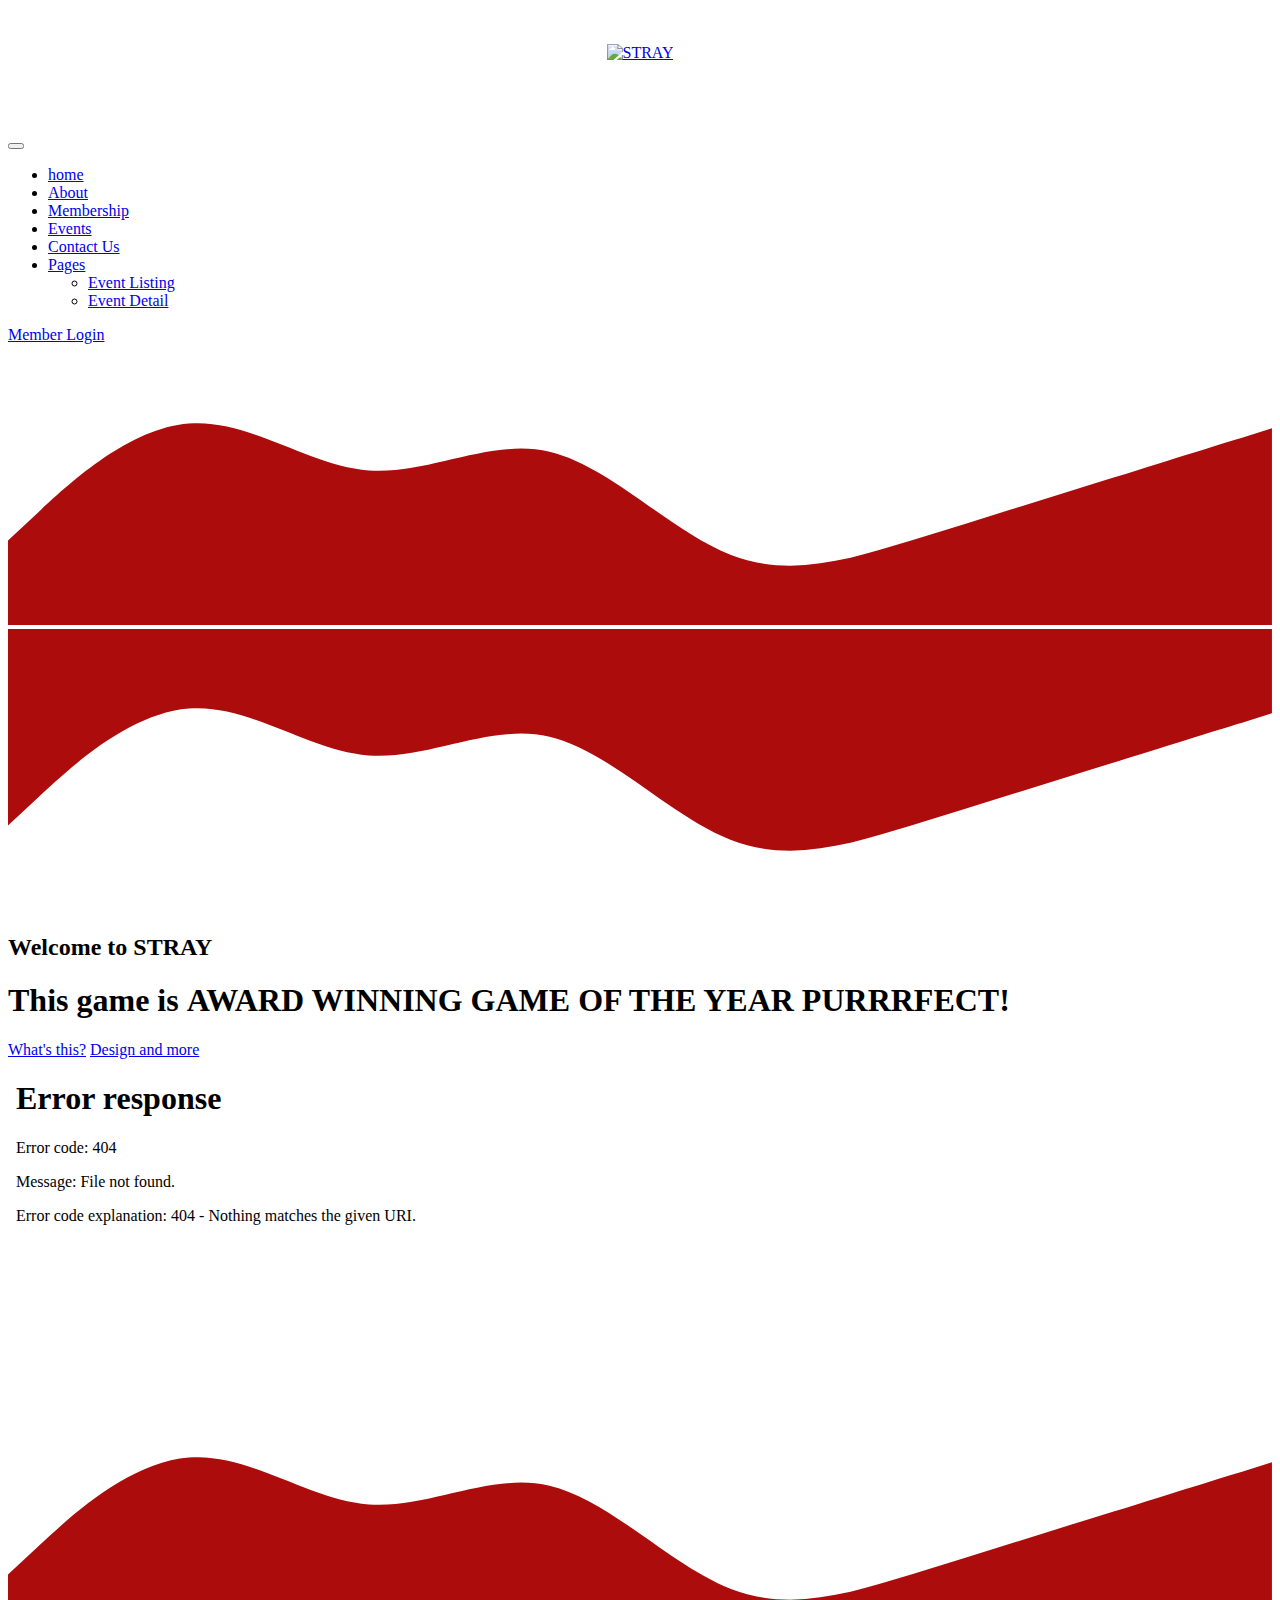
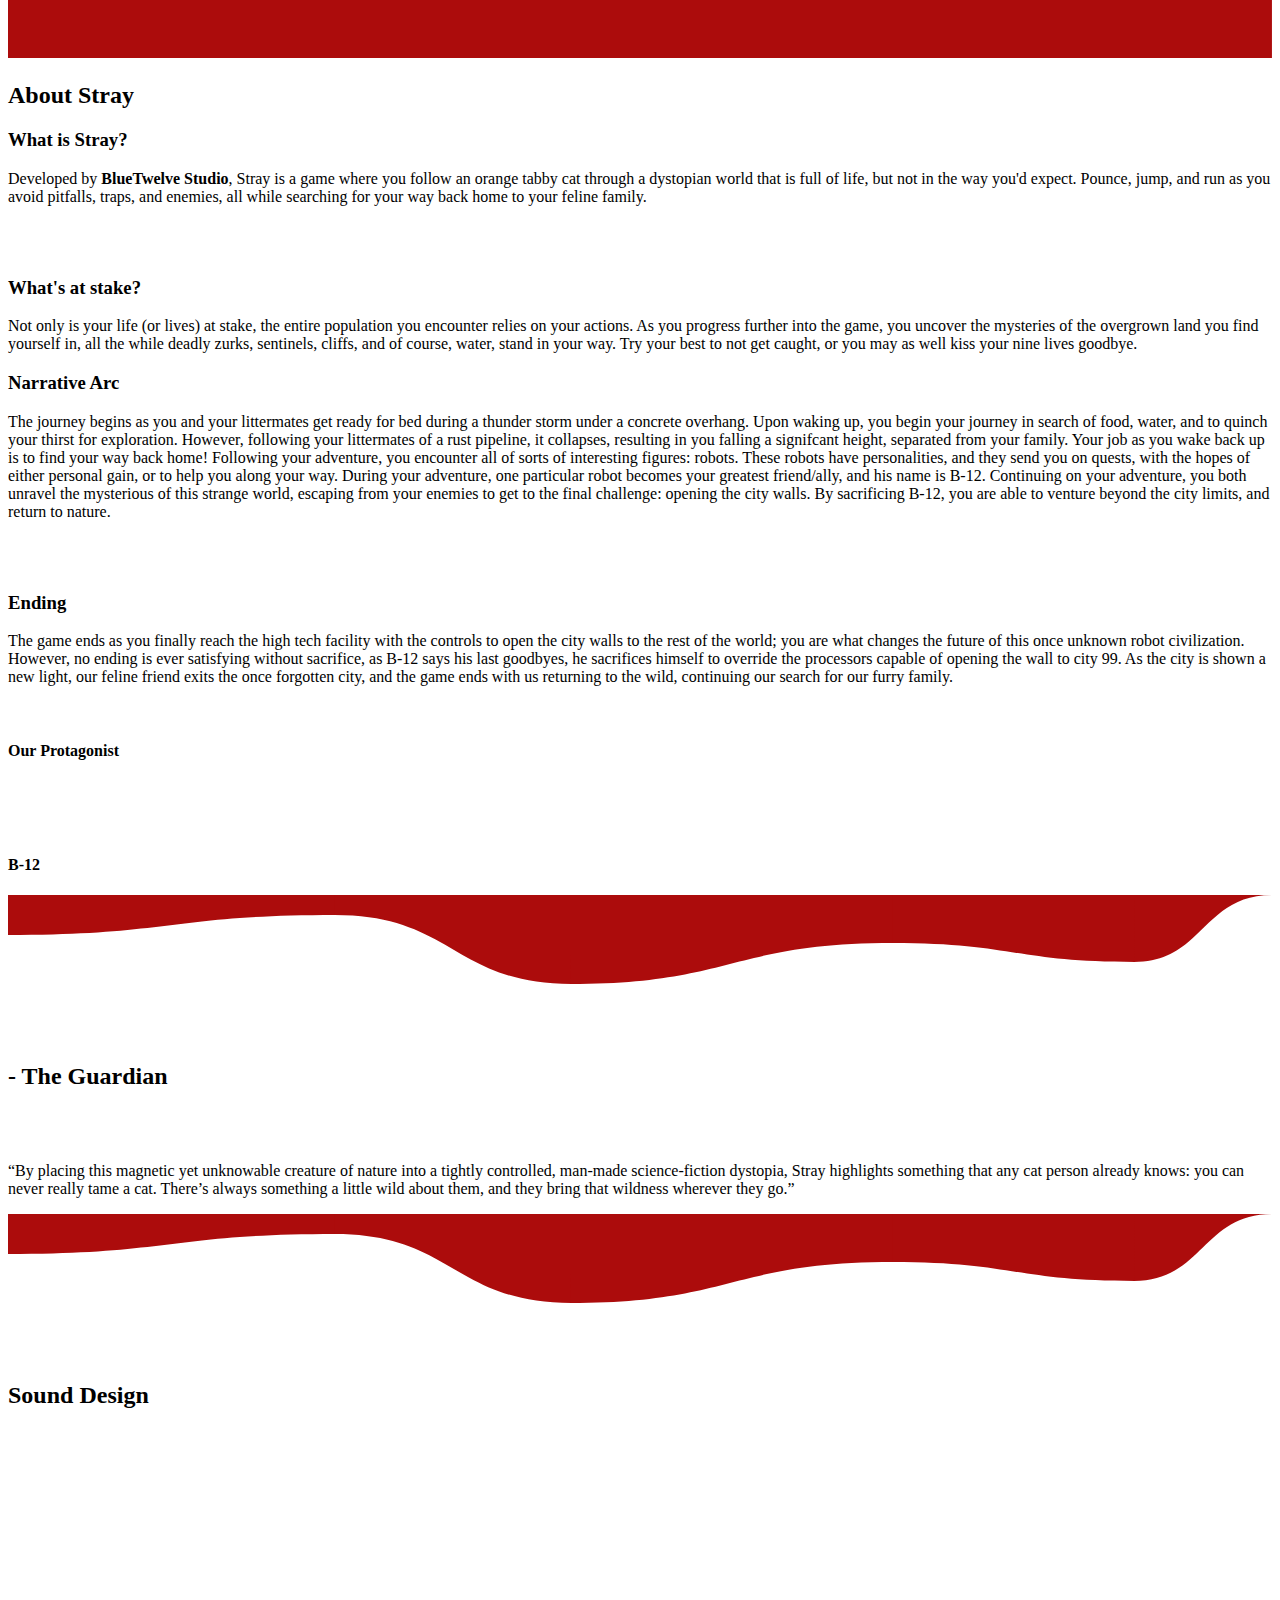
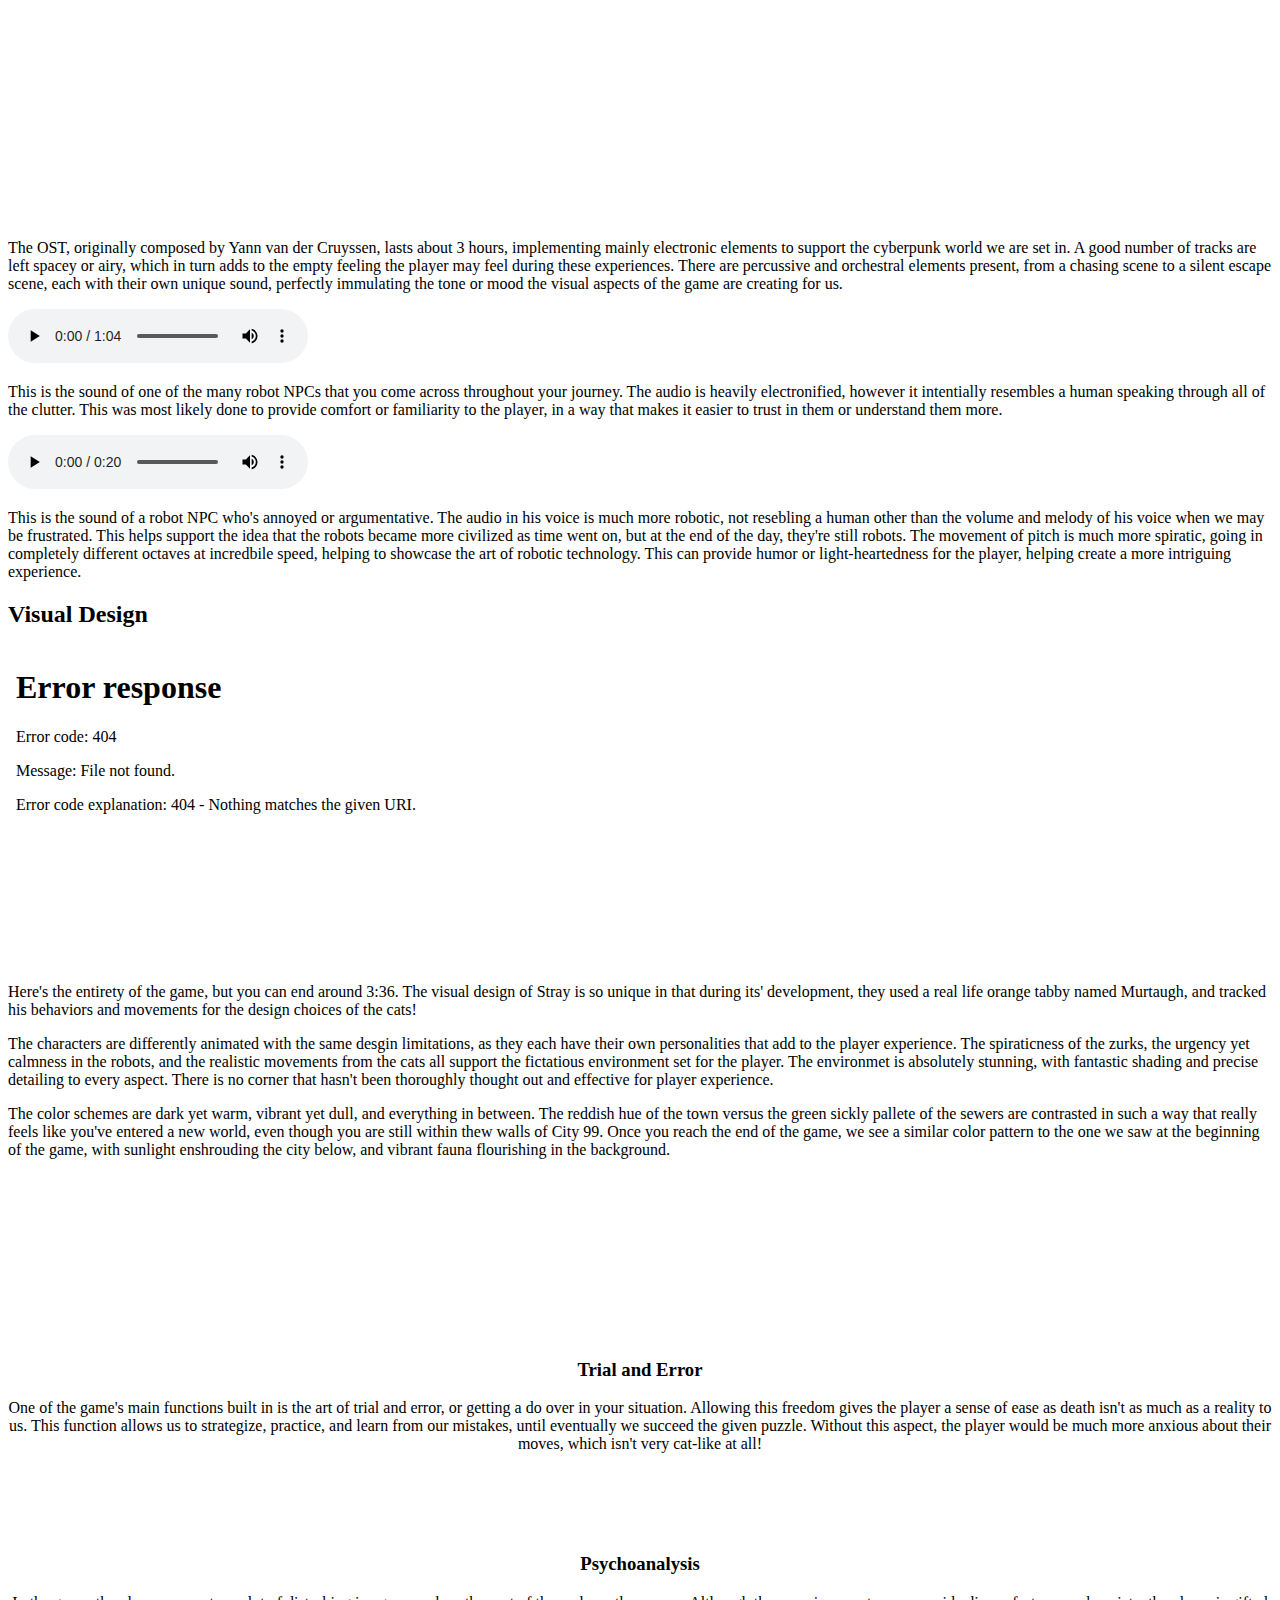
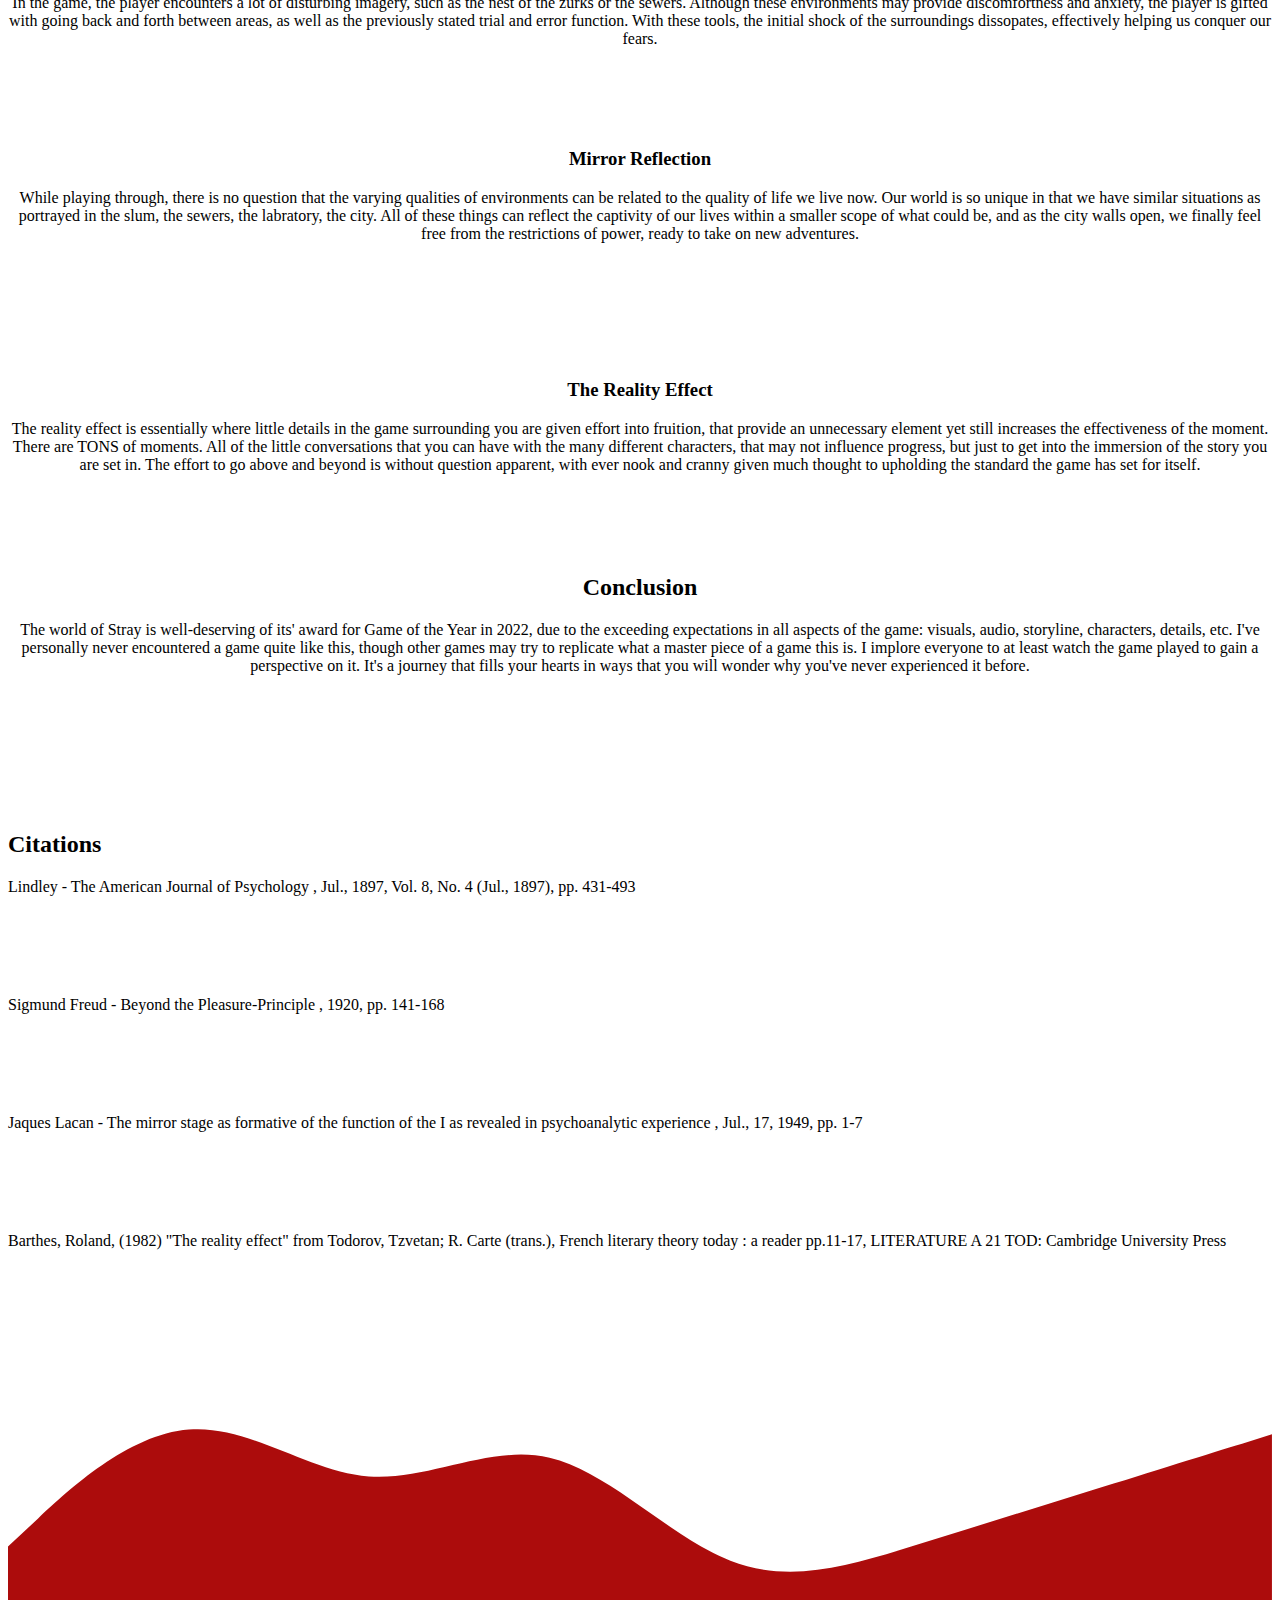
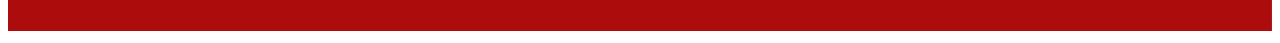
==== commit f35fb8ba: "Update index.html" ====
--- a/index.html
+++ b/index.html
@@ -14,7 +14,7 @@
 
         <link rel="preconnect" href="https://fonts.gstatic.com/" crossorigin="">
 
-        <link href="./STRAY_files/css2" rel="stylesheet">
+       <link href="css/css" rel="stylesheet">
 
         <link href="./STRAY_files/css/bootstrap.min.css" rel="stylesheet">
 
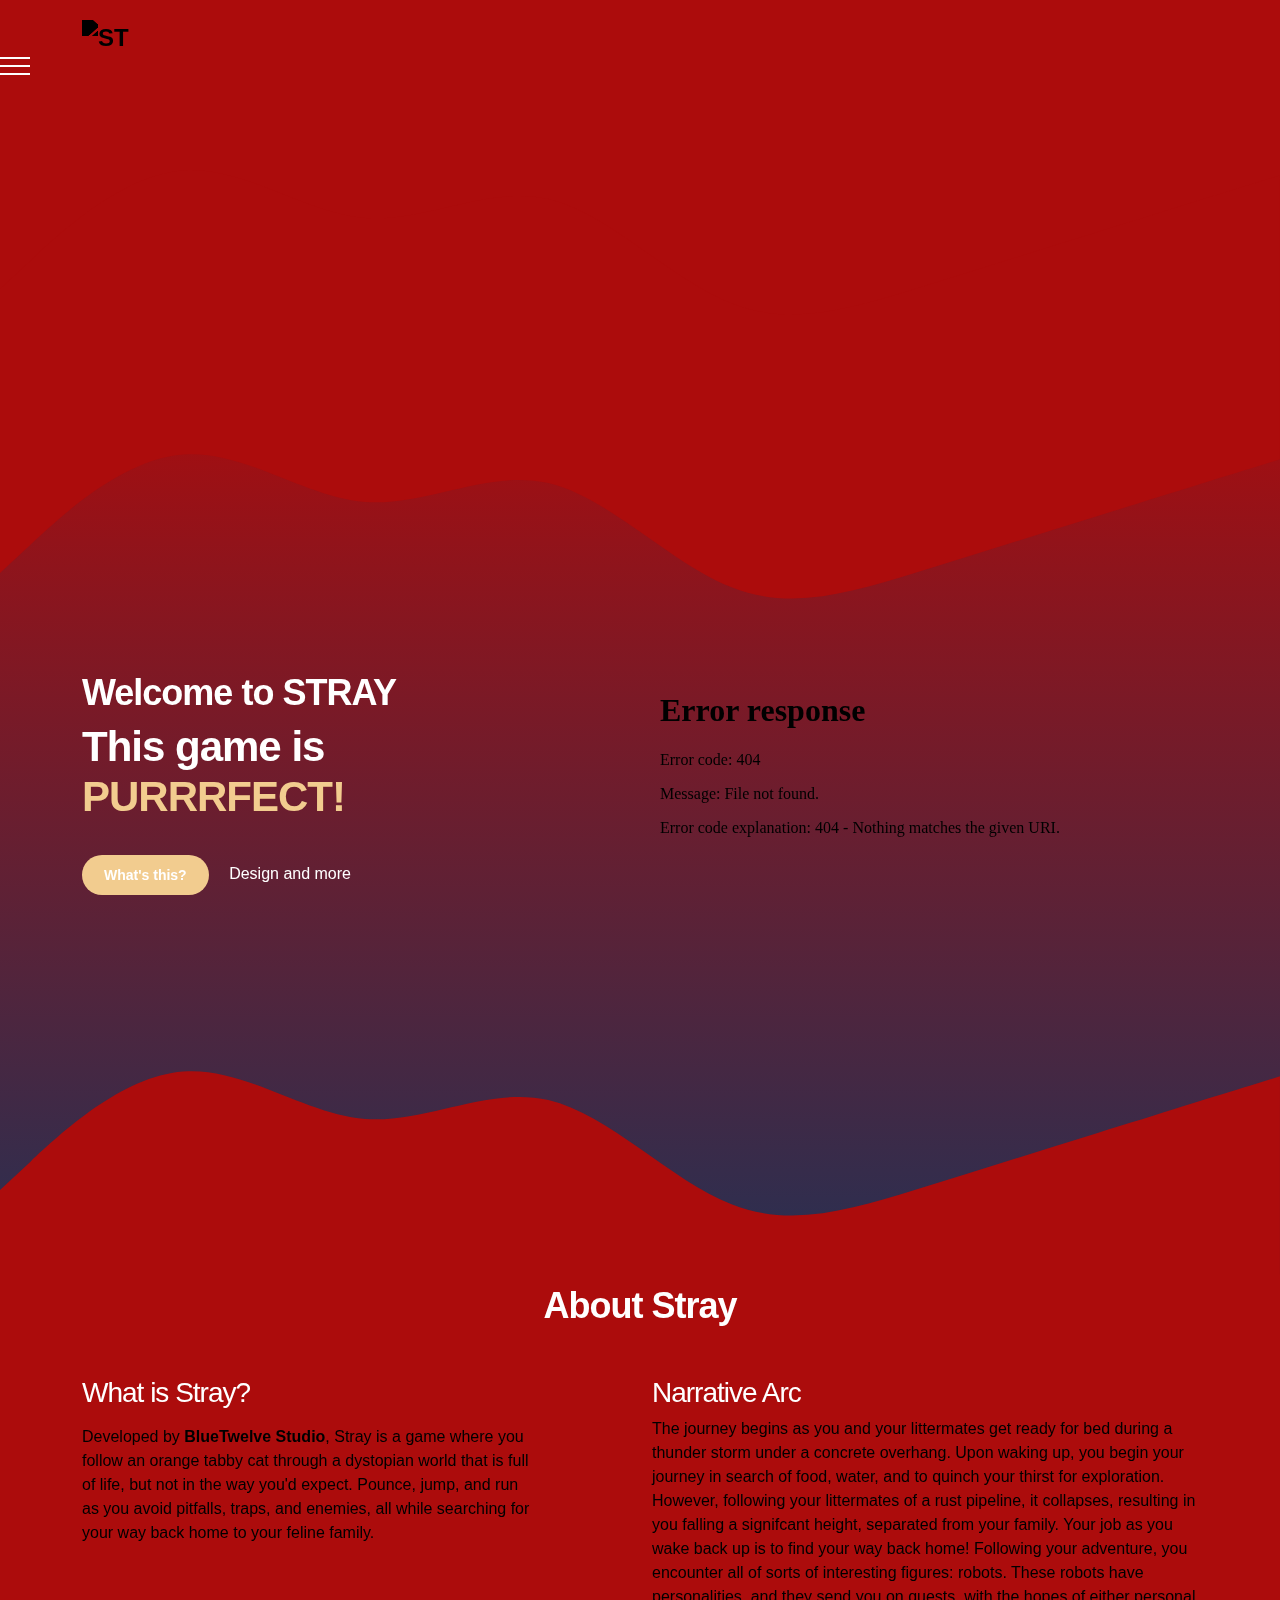
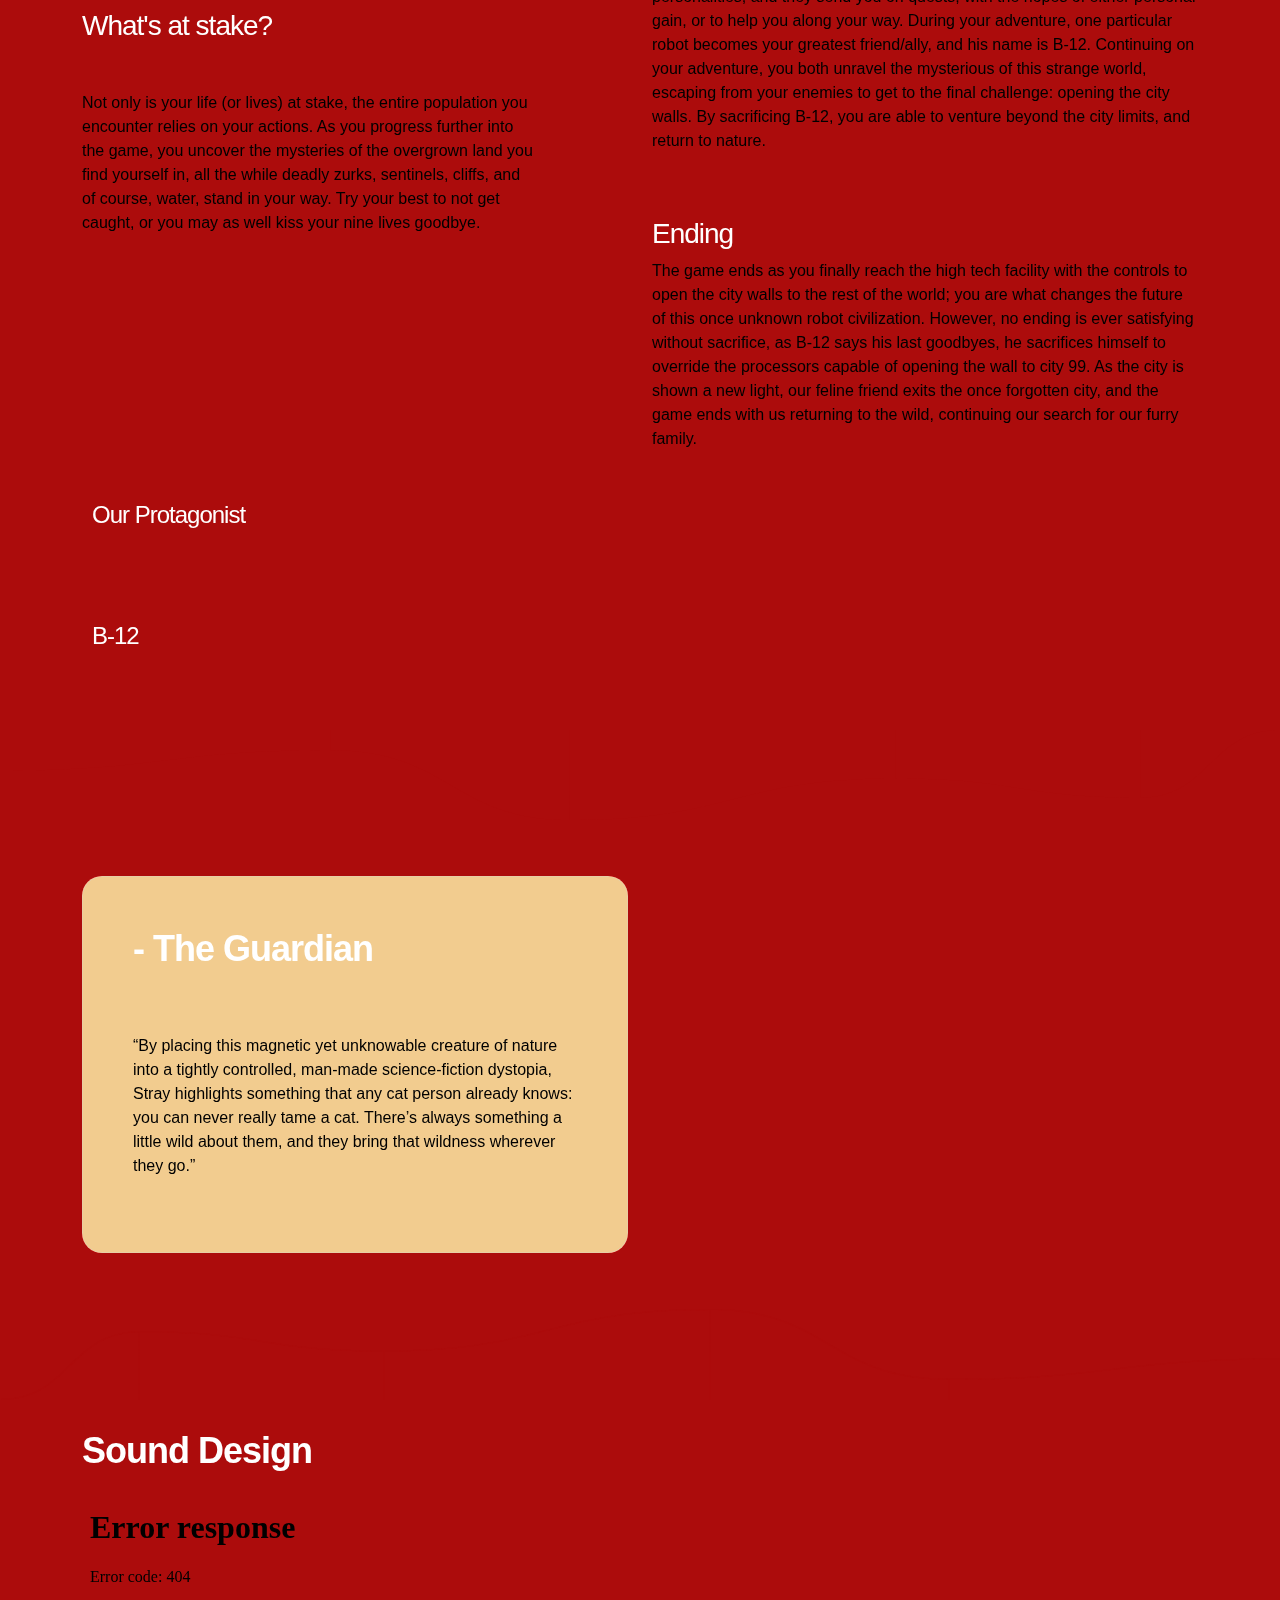
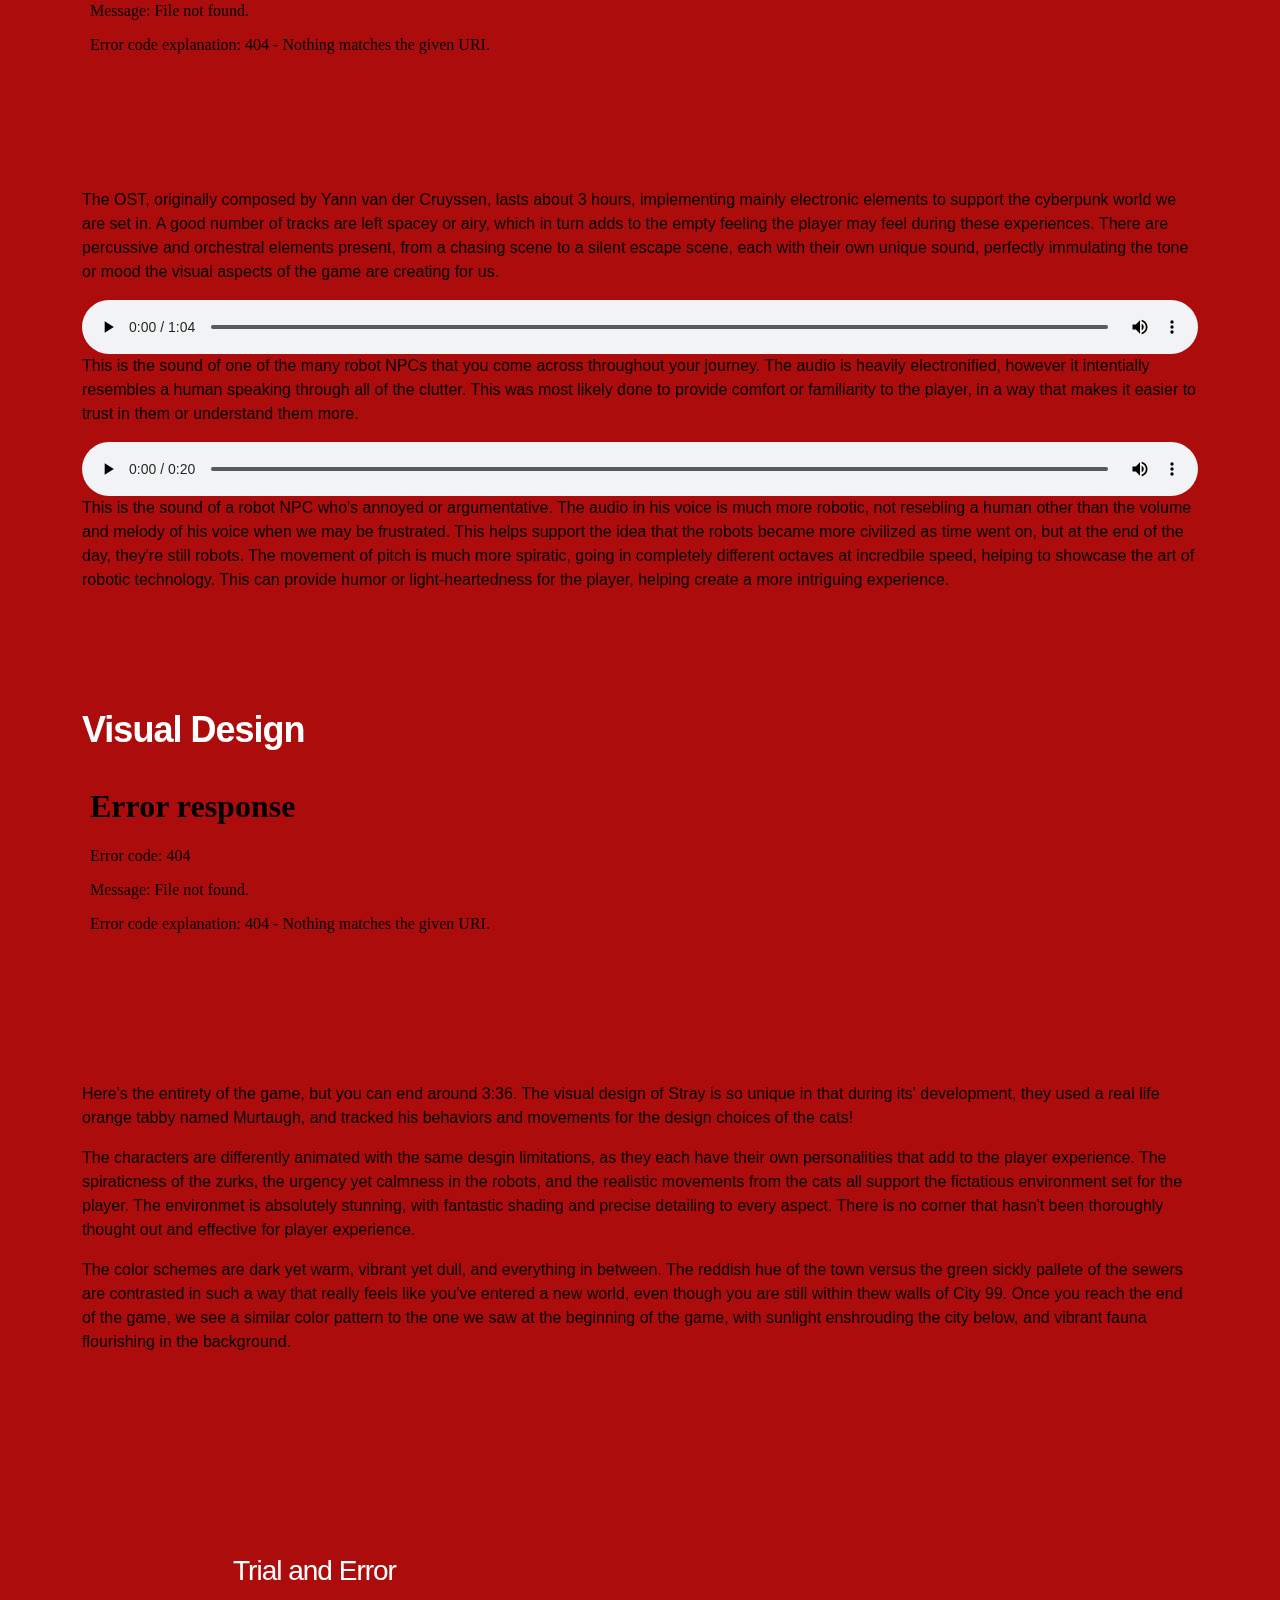
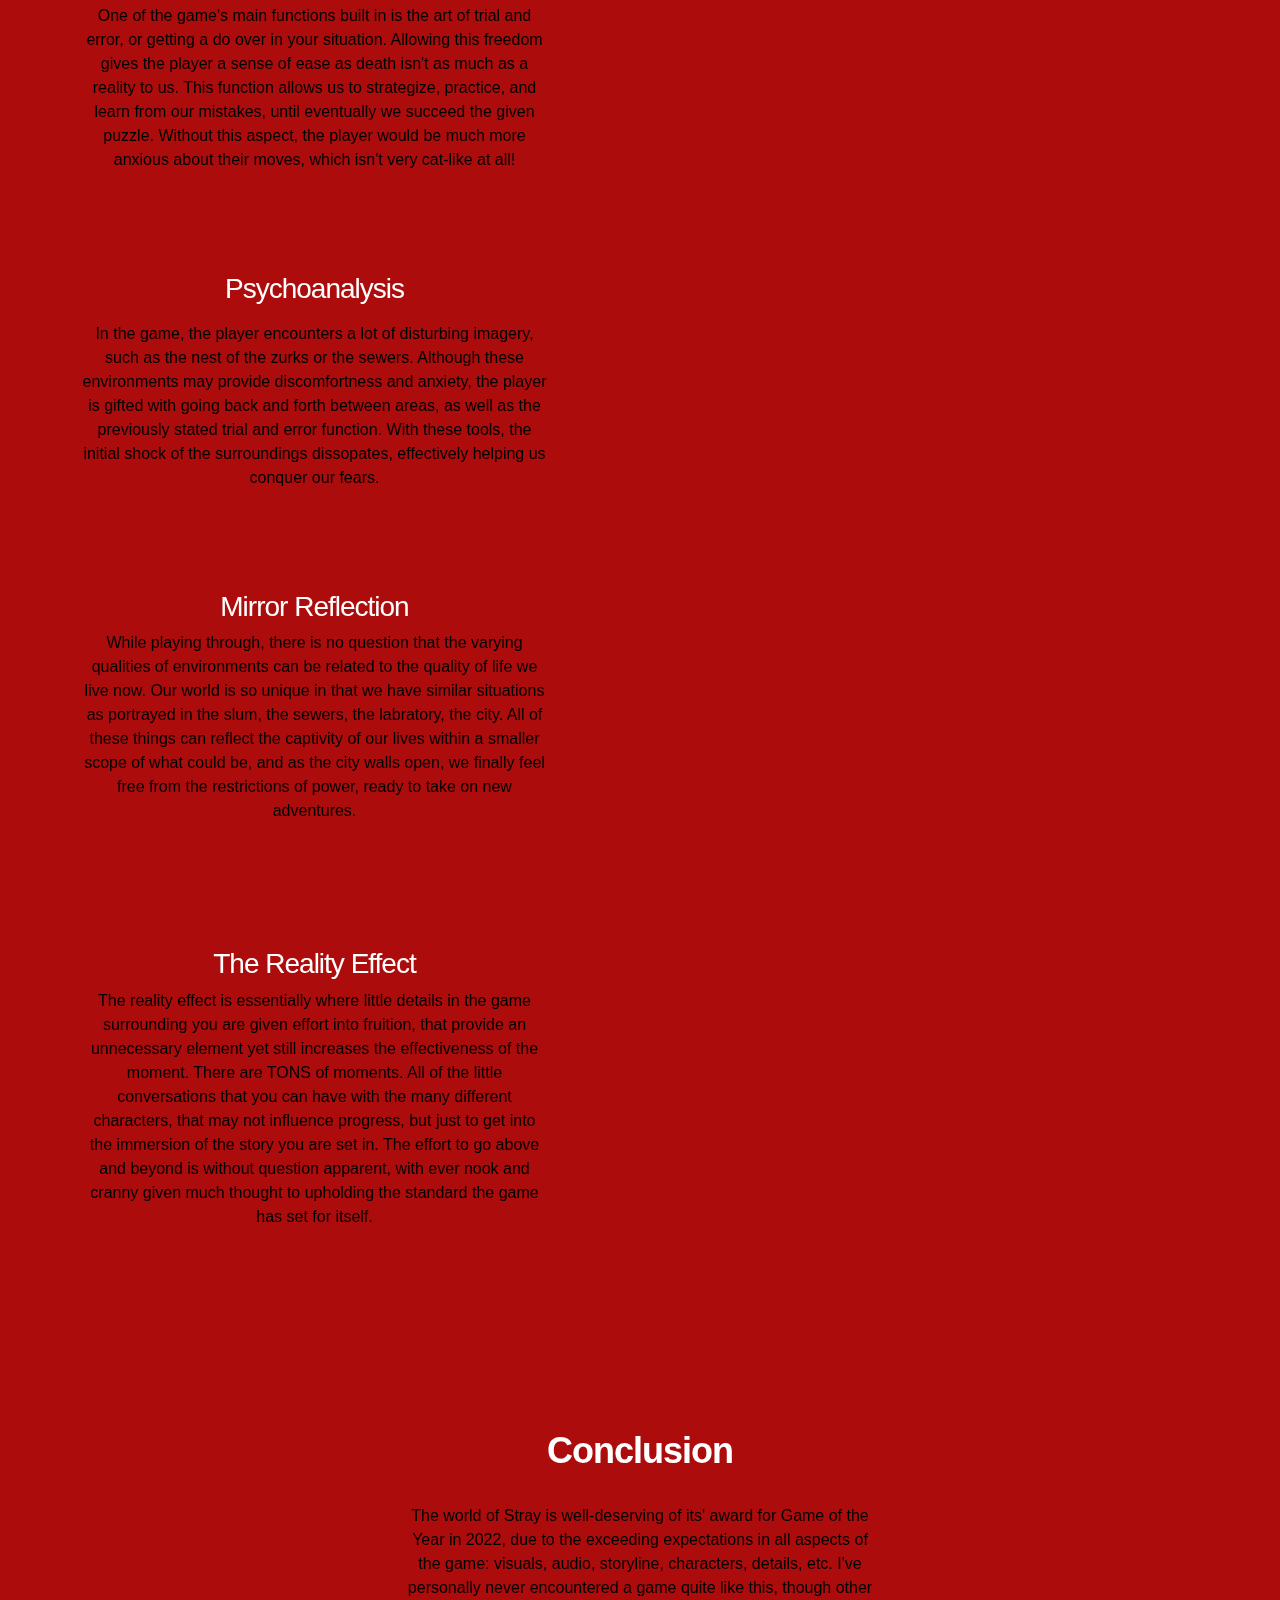
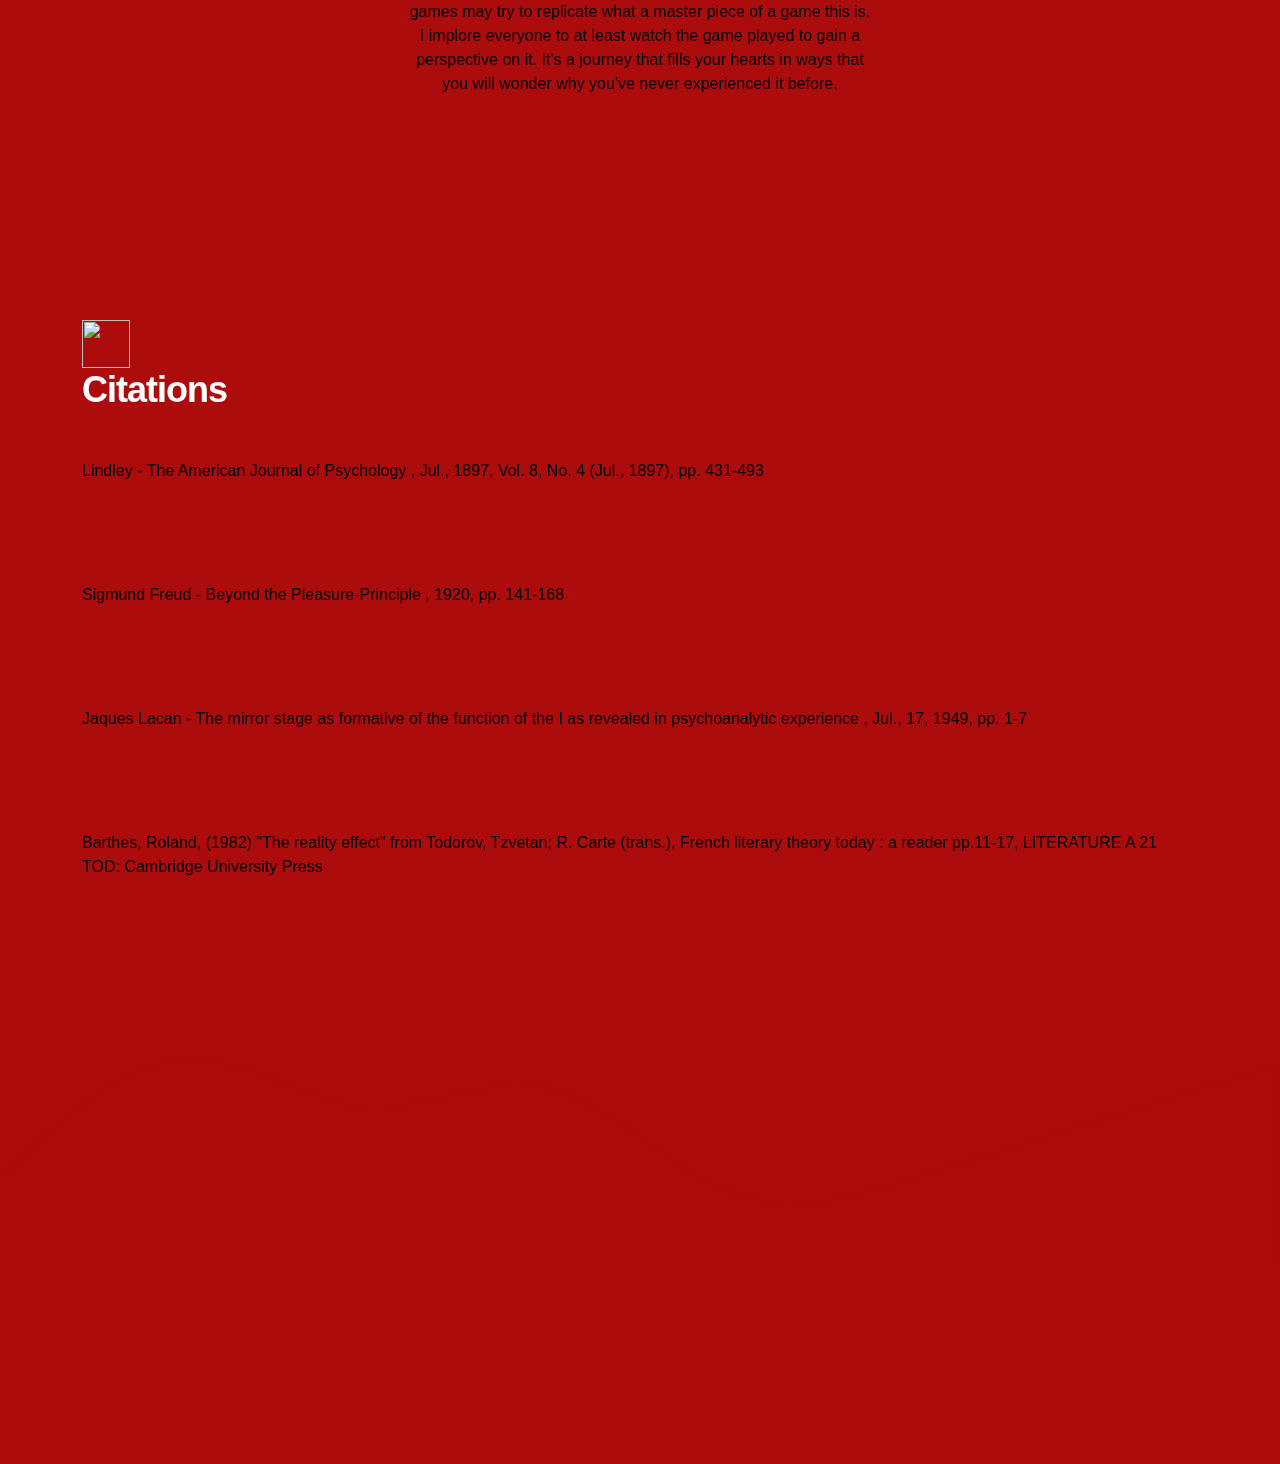
==== commit bcb34bf4: "Update index.html" ====
--- a/index.html
+++ b/index.html
@@ -16,11 +16,11 @@
 
        <link href="css/css" rel="stylesheet">
 
-        <link href="./STRAY_files/css/bootstrap.min.css" rel="stylesheet">
-
-        <link href="./STRAY_files/css/bootstrap-icons.css" rel="stylesheet">
-
-        <link href="./STRAY_files/css/templatemo-tiya-golf-club.css" rel="stylesheet">
+        <link href="css/bootstrap.min.css" rel="stylesheet">
+
+        <link href="css/bootstrap-icons.css" rel="stylesheet">
+
+        <link href="css/templatemo-tiya-golf-club.css" rel="stylesheet">
         
 <!--
 
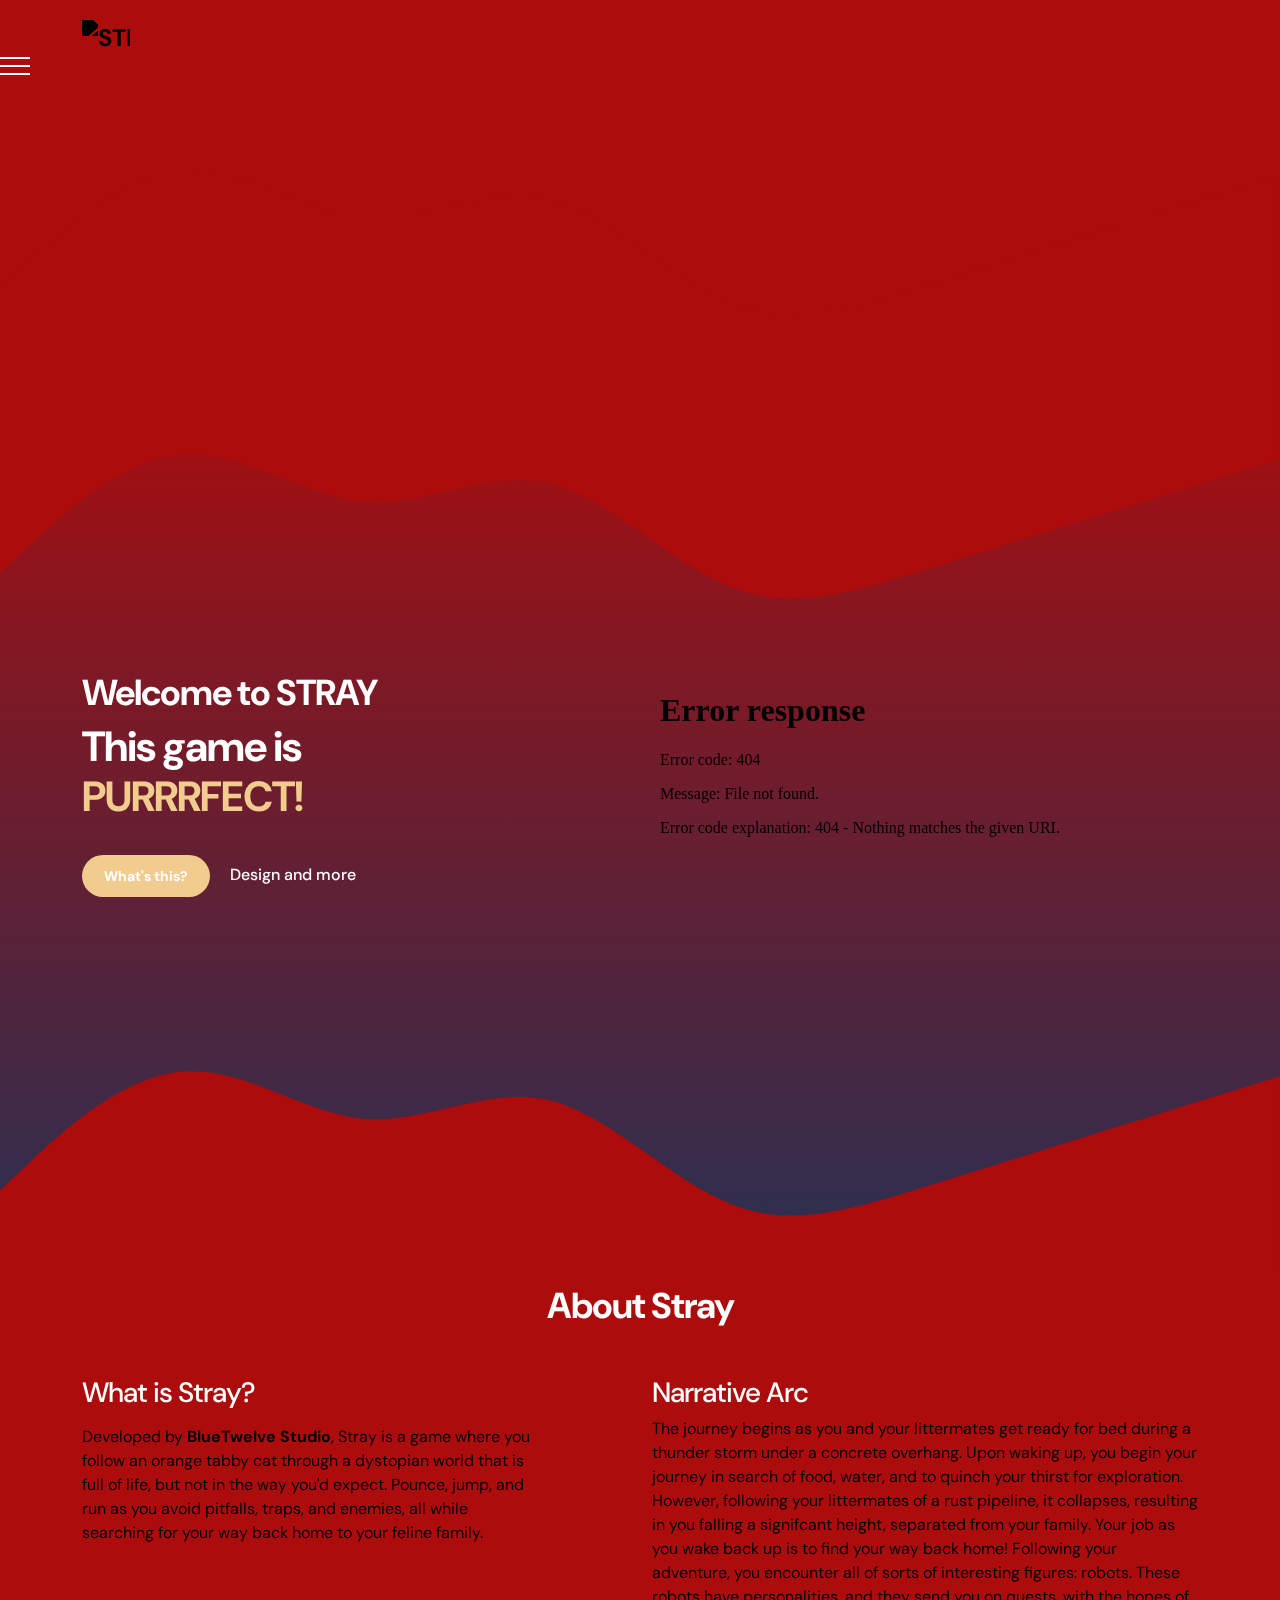
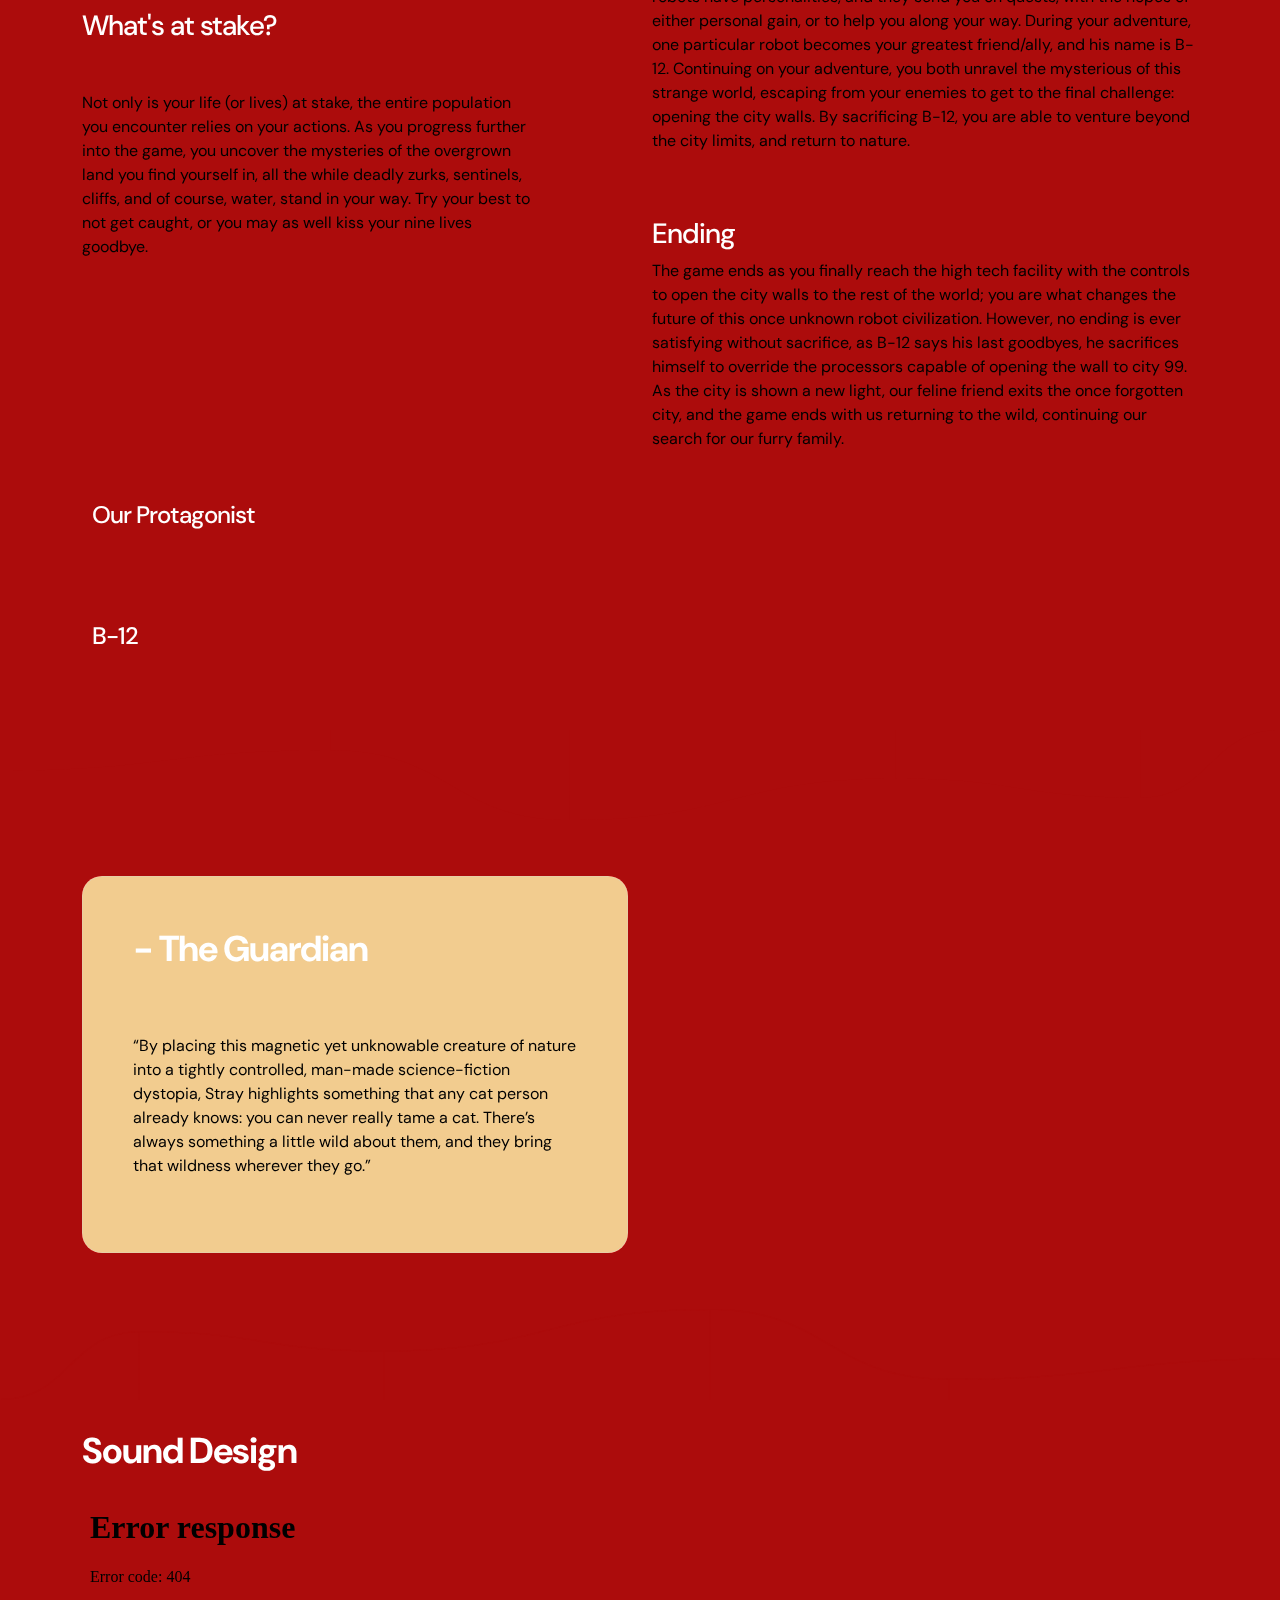
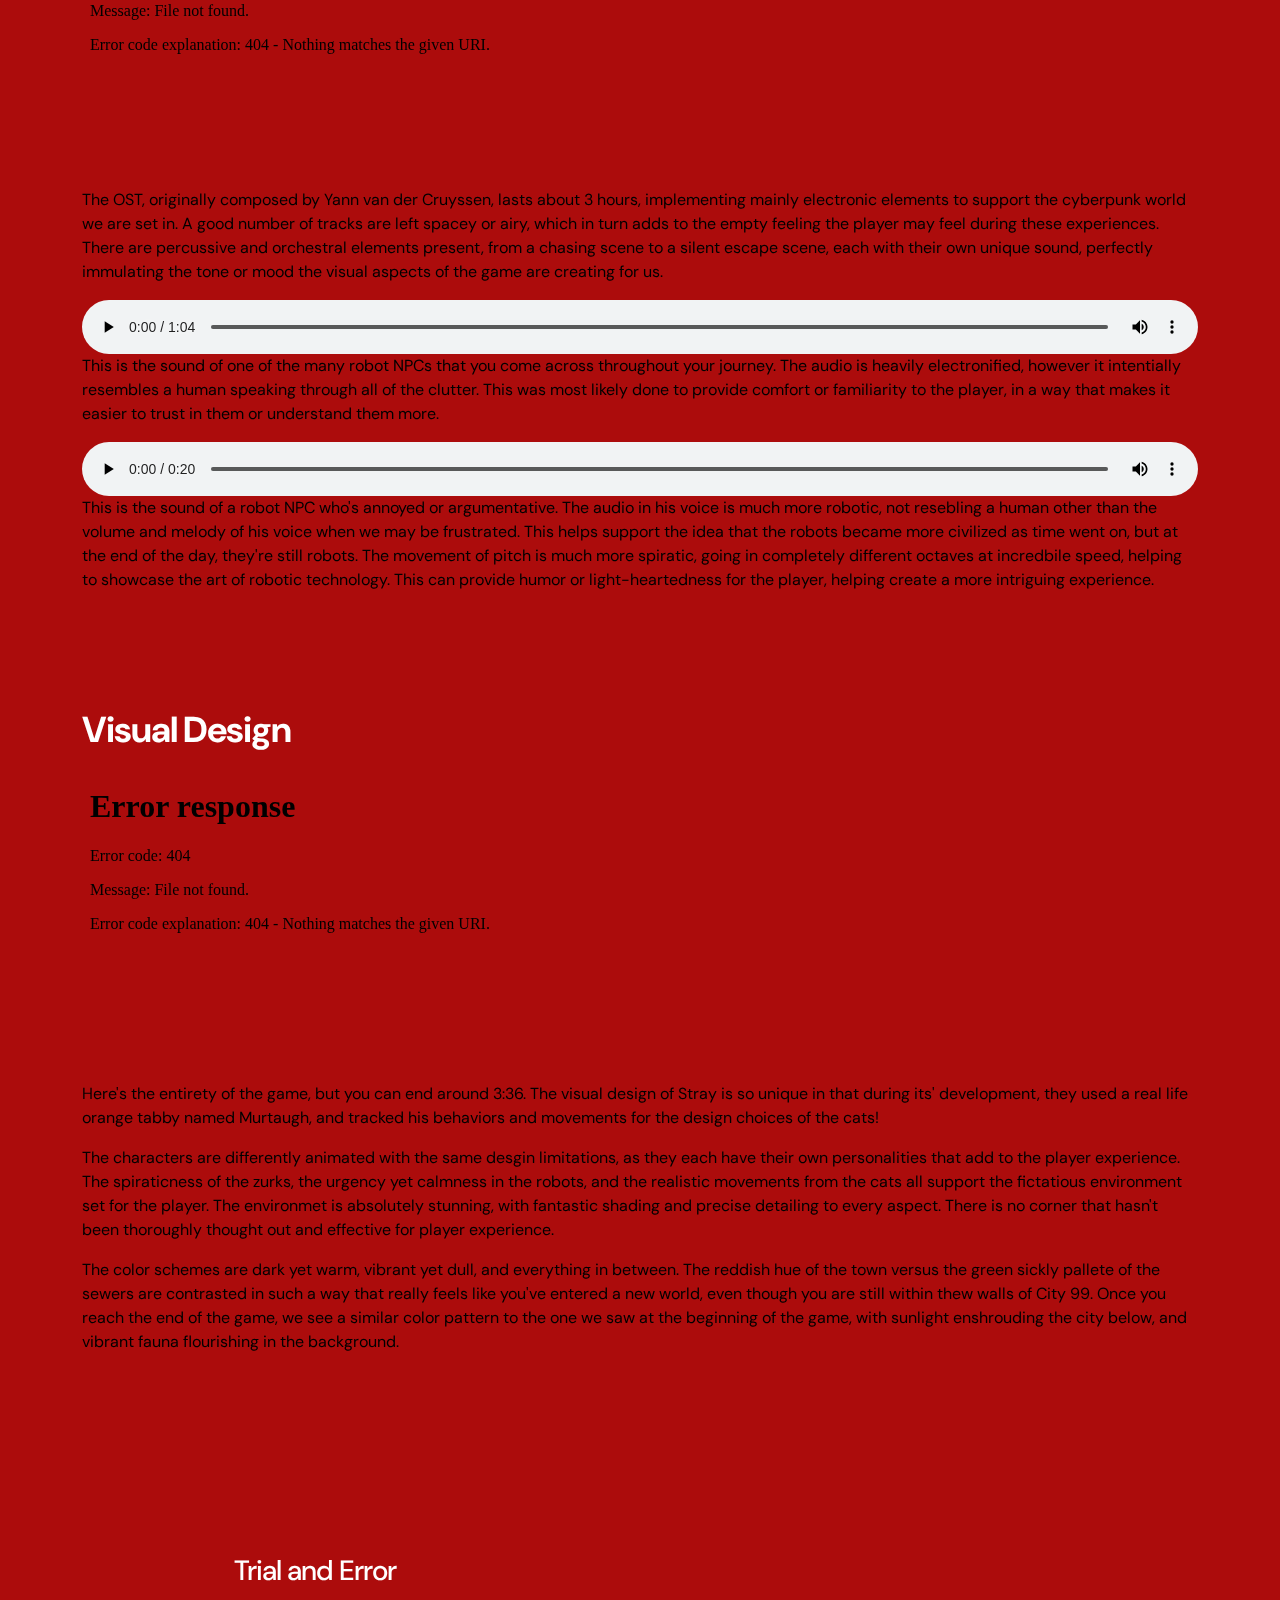
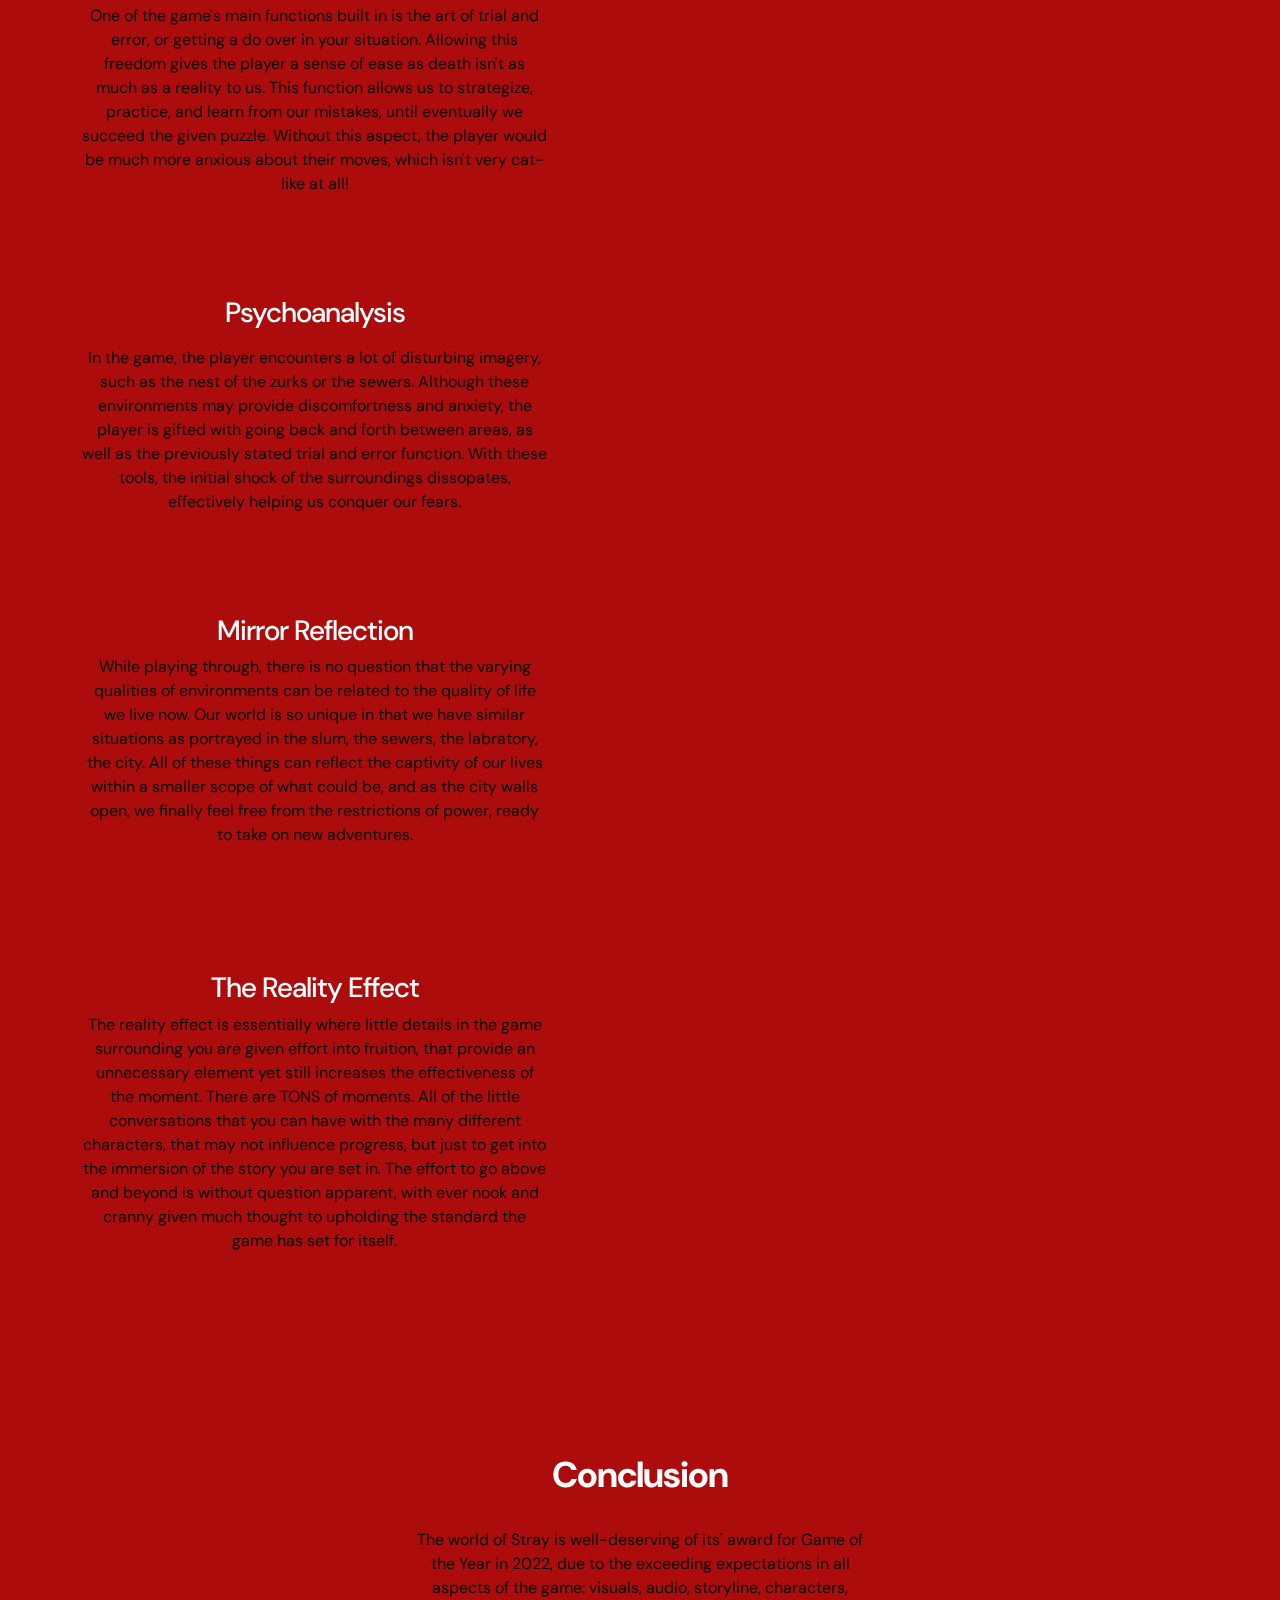
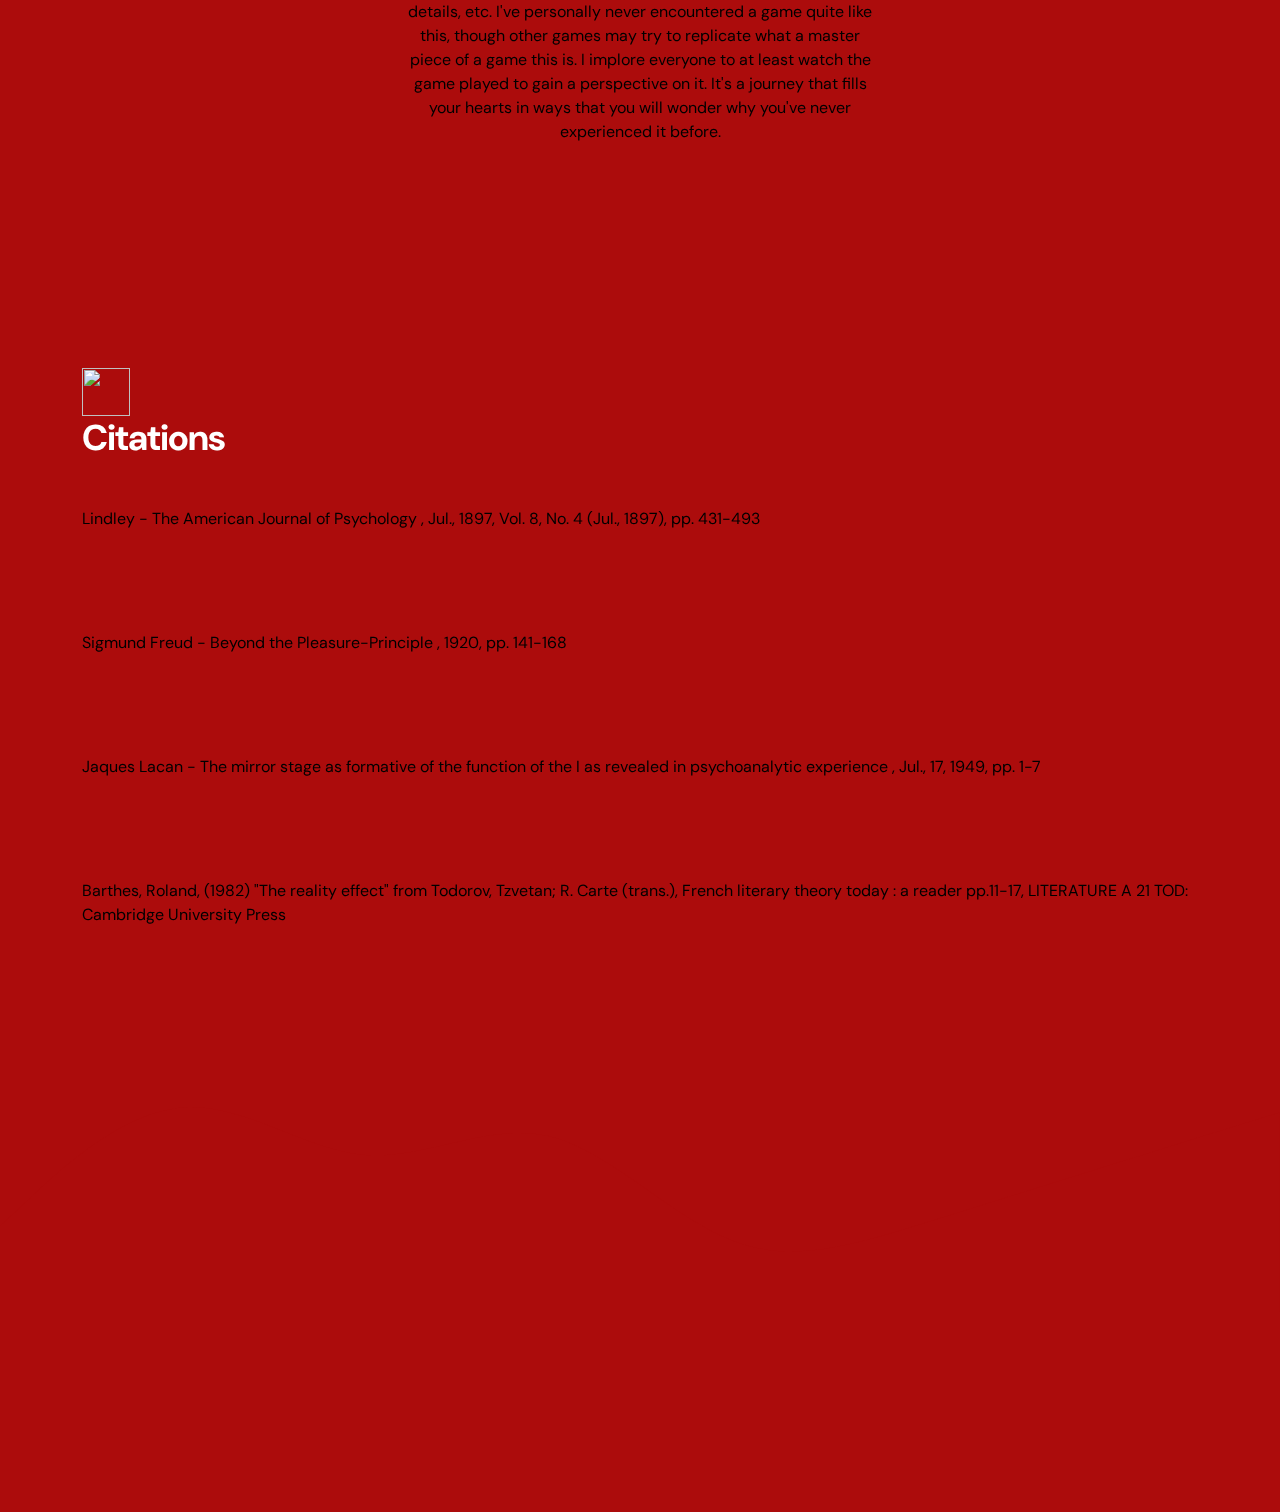
==== commit 261a2ac1: "Update index.html" ====
--- a/index.html
+++ b/index.html
@@ -9,19 +9,18 @@
 <style type="text/css" id="operaUserStyle"></style></head><body><br><br>
         <title>STRAY</title>
 
-        <!-- CSS FILES -->                
-        <link rel="preconnect" href="https://fonts.googleapis.com/">
-
-        <link rel="preconnect" href="https://fonts.gstatic.com/" crossorigin="">
-
-       <link href="css/css" rel="stylesheet">
+      <!-- CSS FILES -->                
+        <link rel="preconnect" href="https://fonts.googleapis.com">
+
+        <link rel="preconnect" href="https://fonts.gstatic.com" crossorigin>
+
+        <link href="https://fonts.googleapis.com/css2?family=DM+Sans:ital,wght@0,400;0,500;0,700;1,400&display=swap" rel="stylesheet">
 
         <link href="css/bootstrap.min.css" rel="stylesheet">
 
         <link href="css/bootstrap-icons.css" rel="stylesheet">
 
         <link href="css/templatemo-tiya-golf-club.css" rel="stylesheet">
-        
 <!--
 
 TemplateMo 587 STRAY
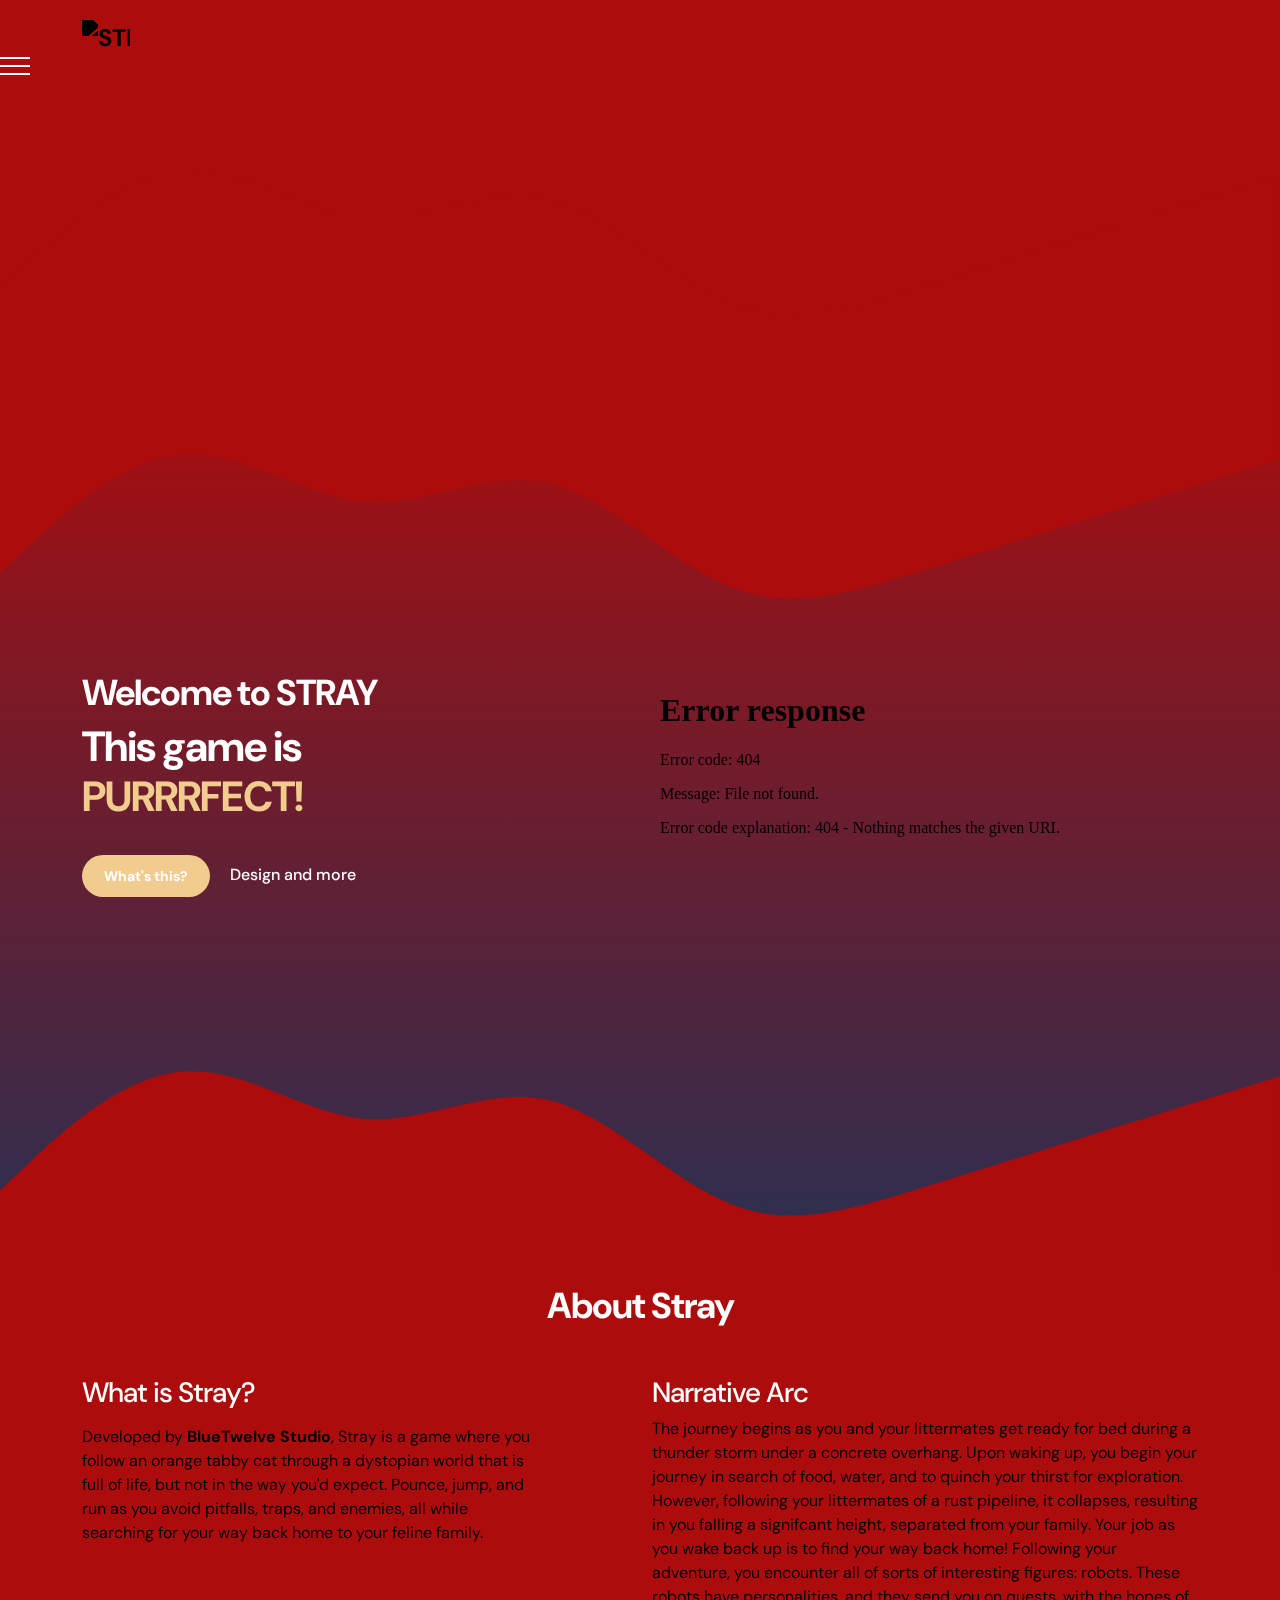
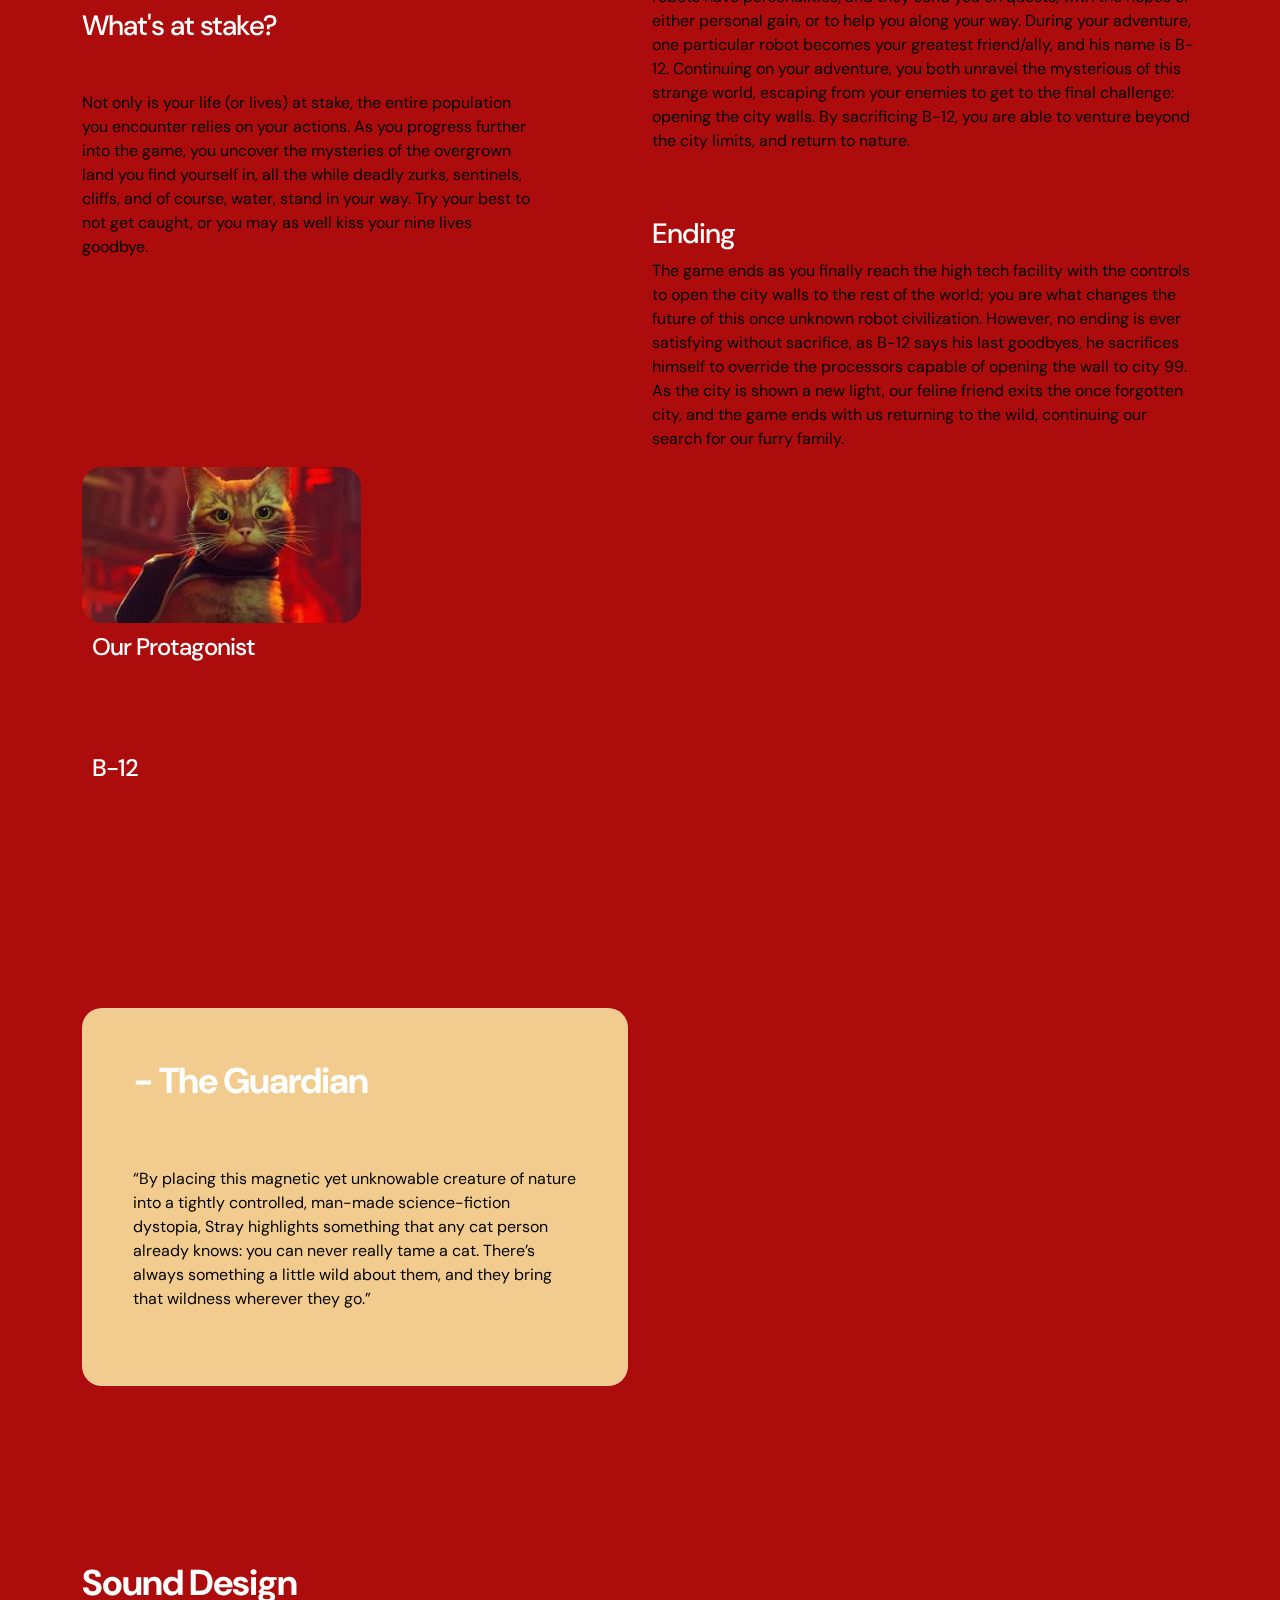
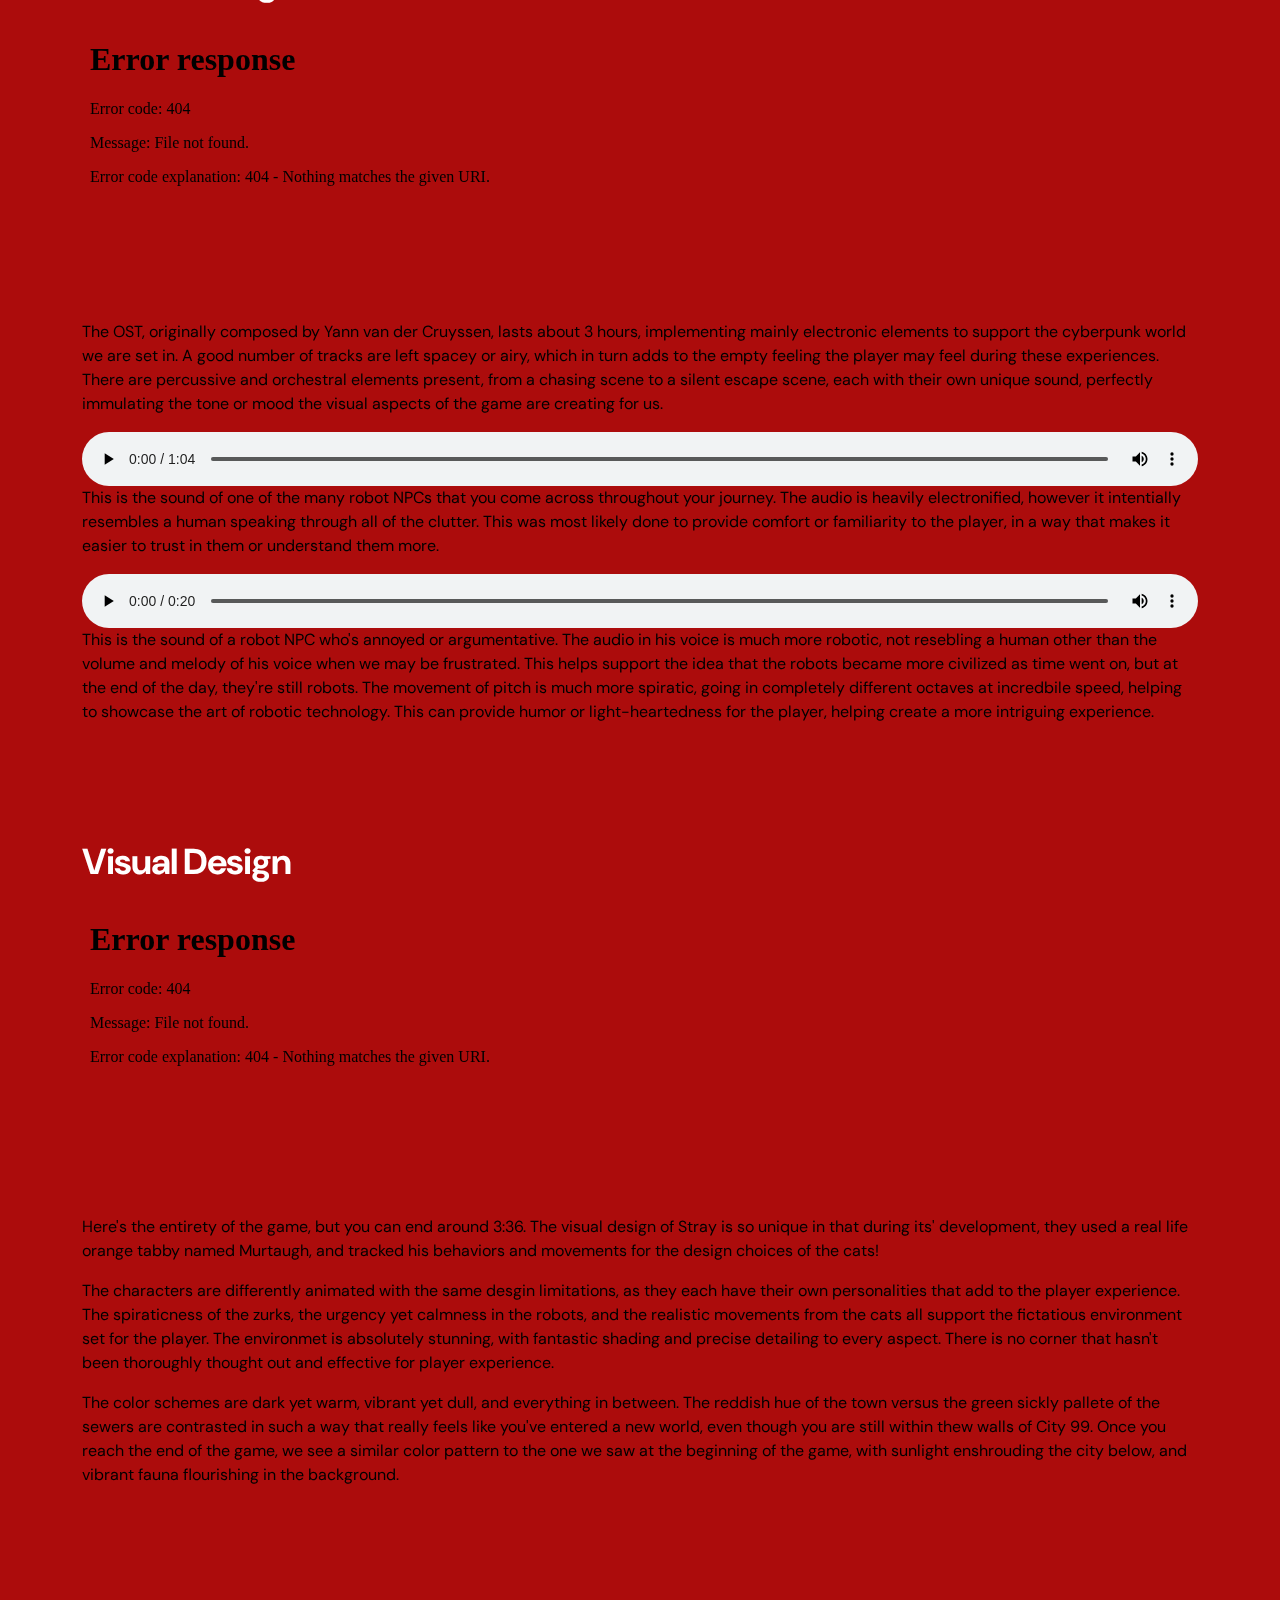
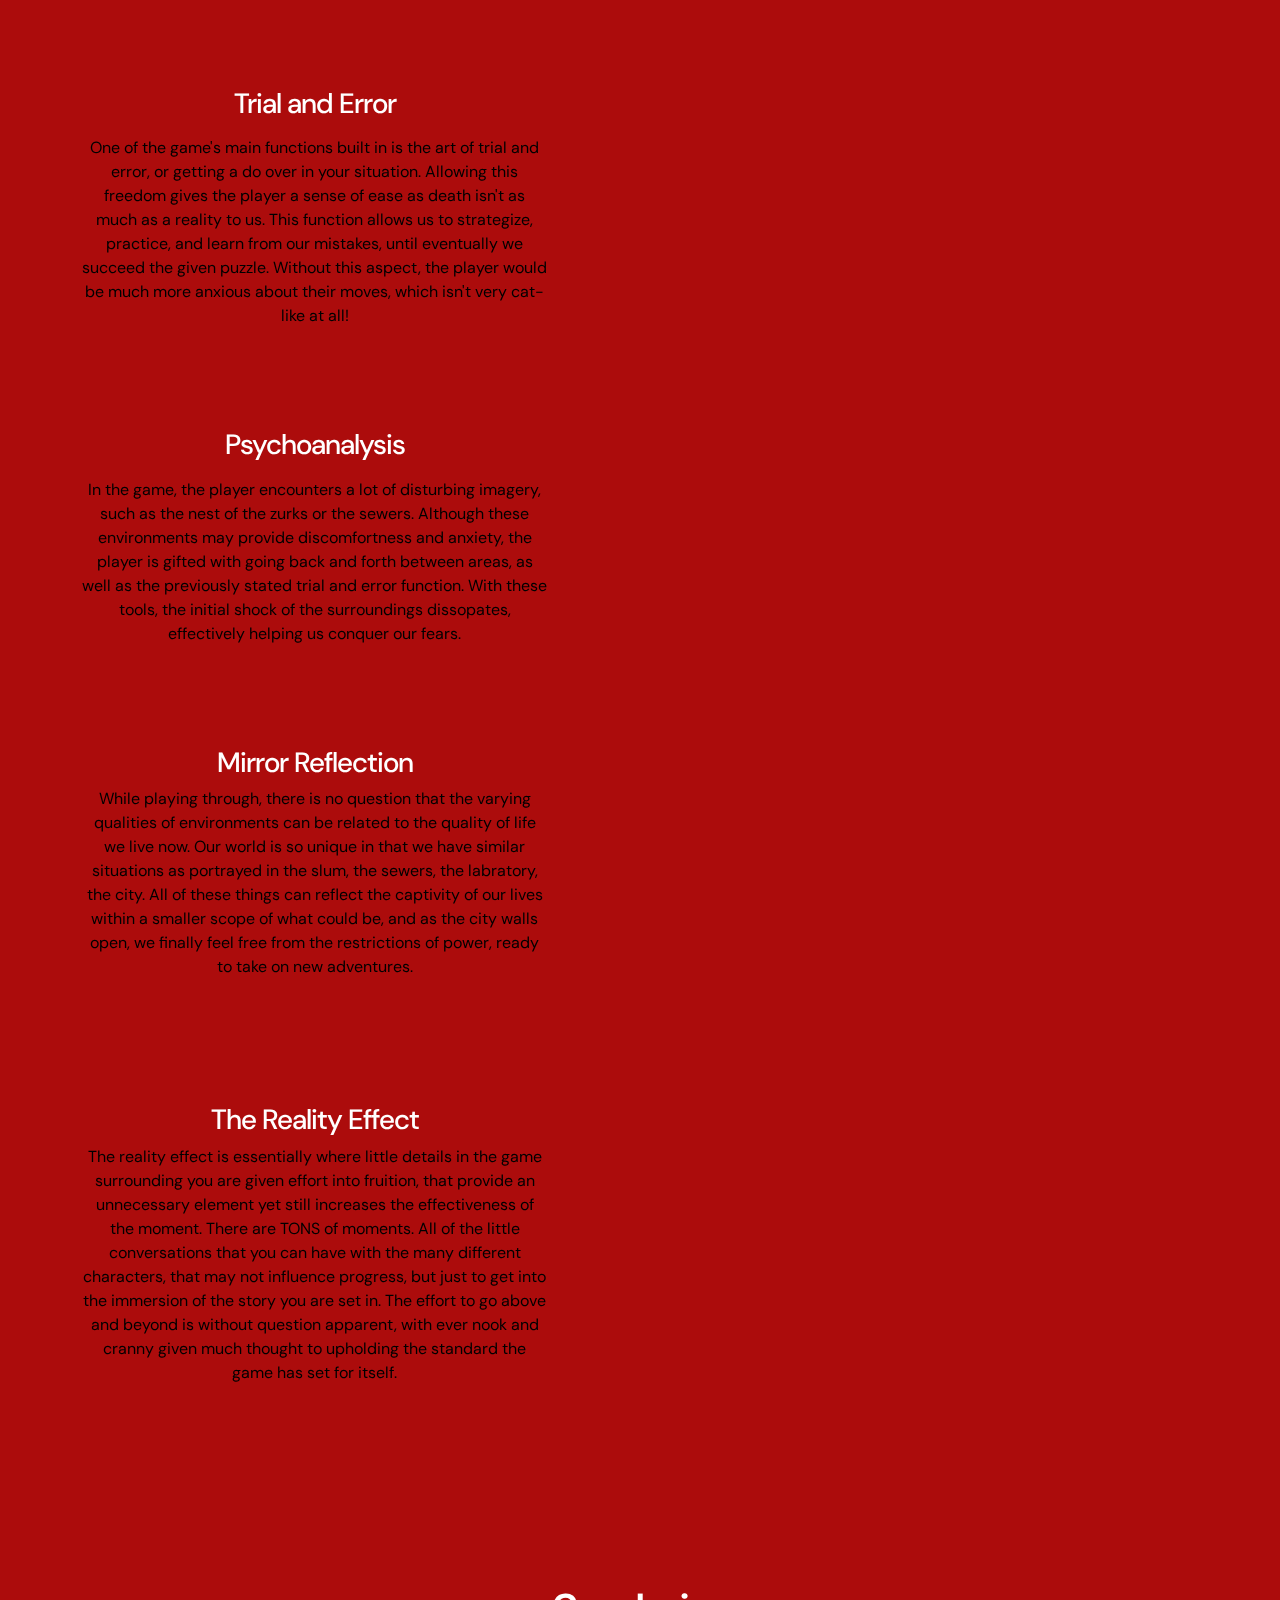
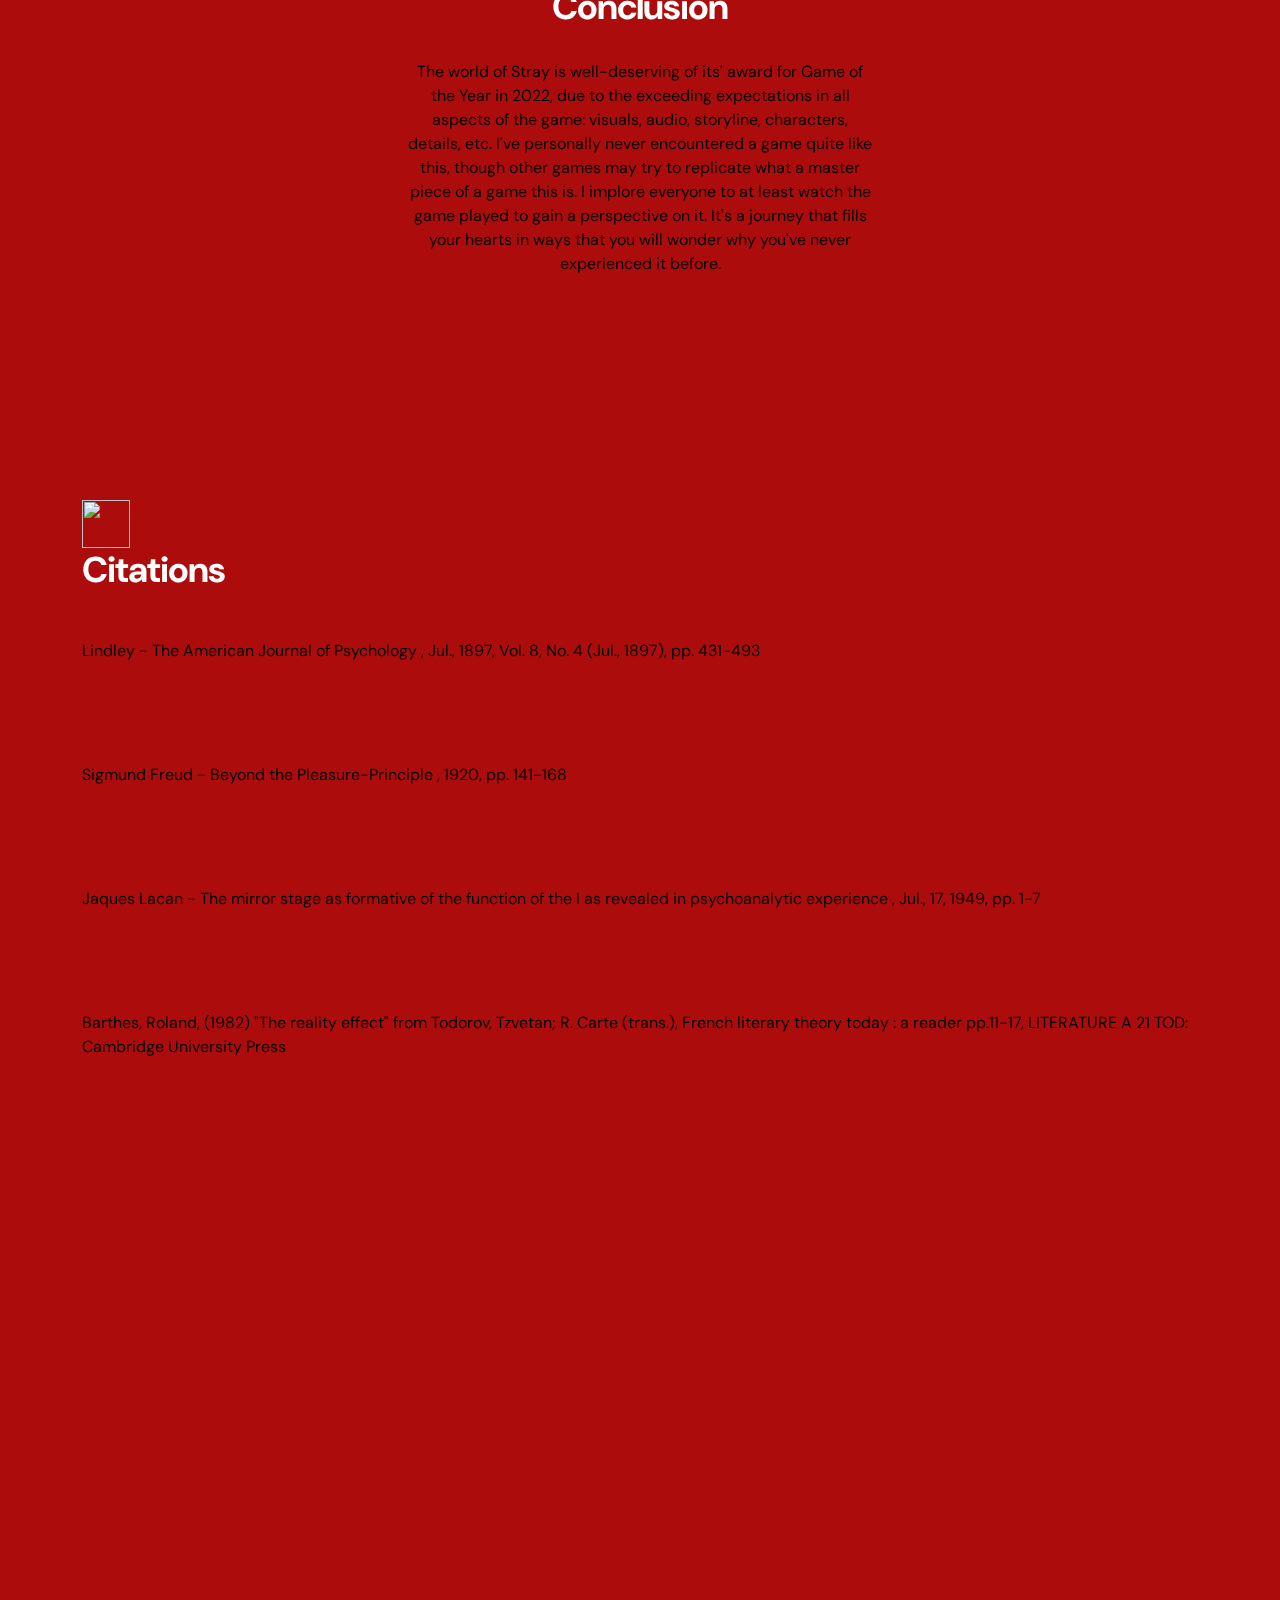
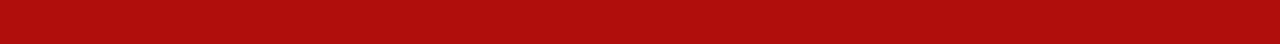
==== commit bbb33b77: "Update index.html" ====
--- a/index.html
+++ b/index.html
@@ -172,7 +172,7 @@
                         <div class="col-lg-3 col-md-6 col-12 mb-4 mb-lg-0 mb-md-0">
                             <div class="member-block">
                                 <div class="member-block-image-wrap">
-                                    <img src="./STRAY_files/images/members/Stray Cat.jpg" class="member-block-image img-fluid" alt="">
+                                    <img src="images/members/Stray Cat.jpg" class="member-block-image img-fluid" alt="">
 
                                     
                                         
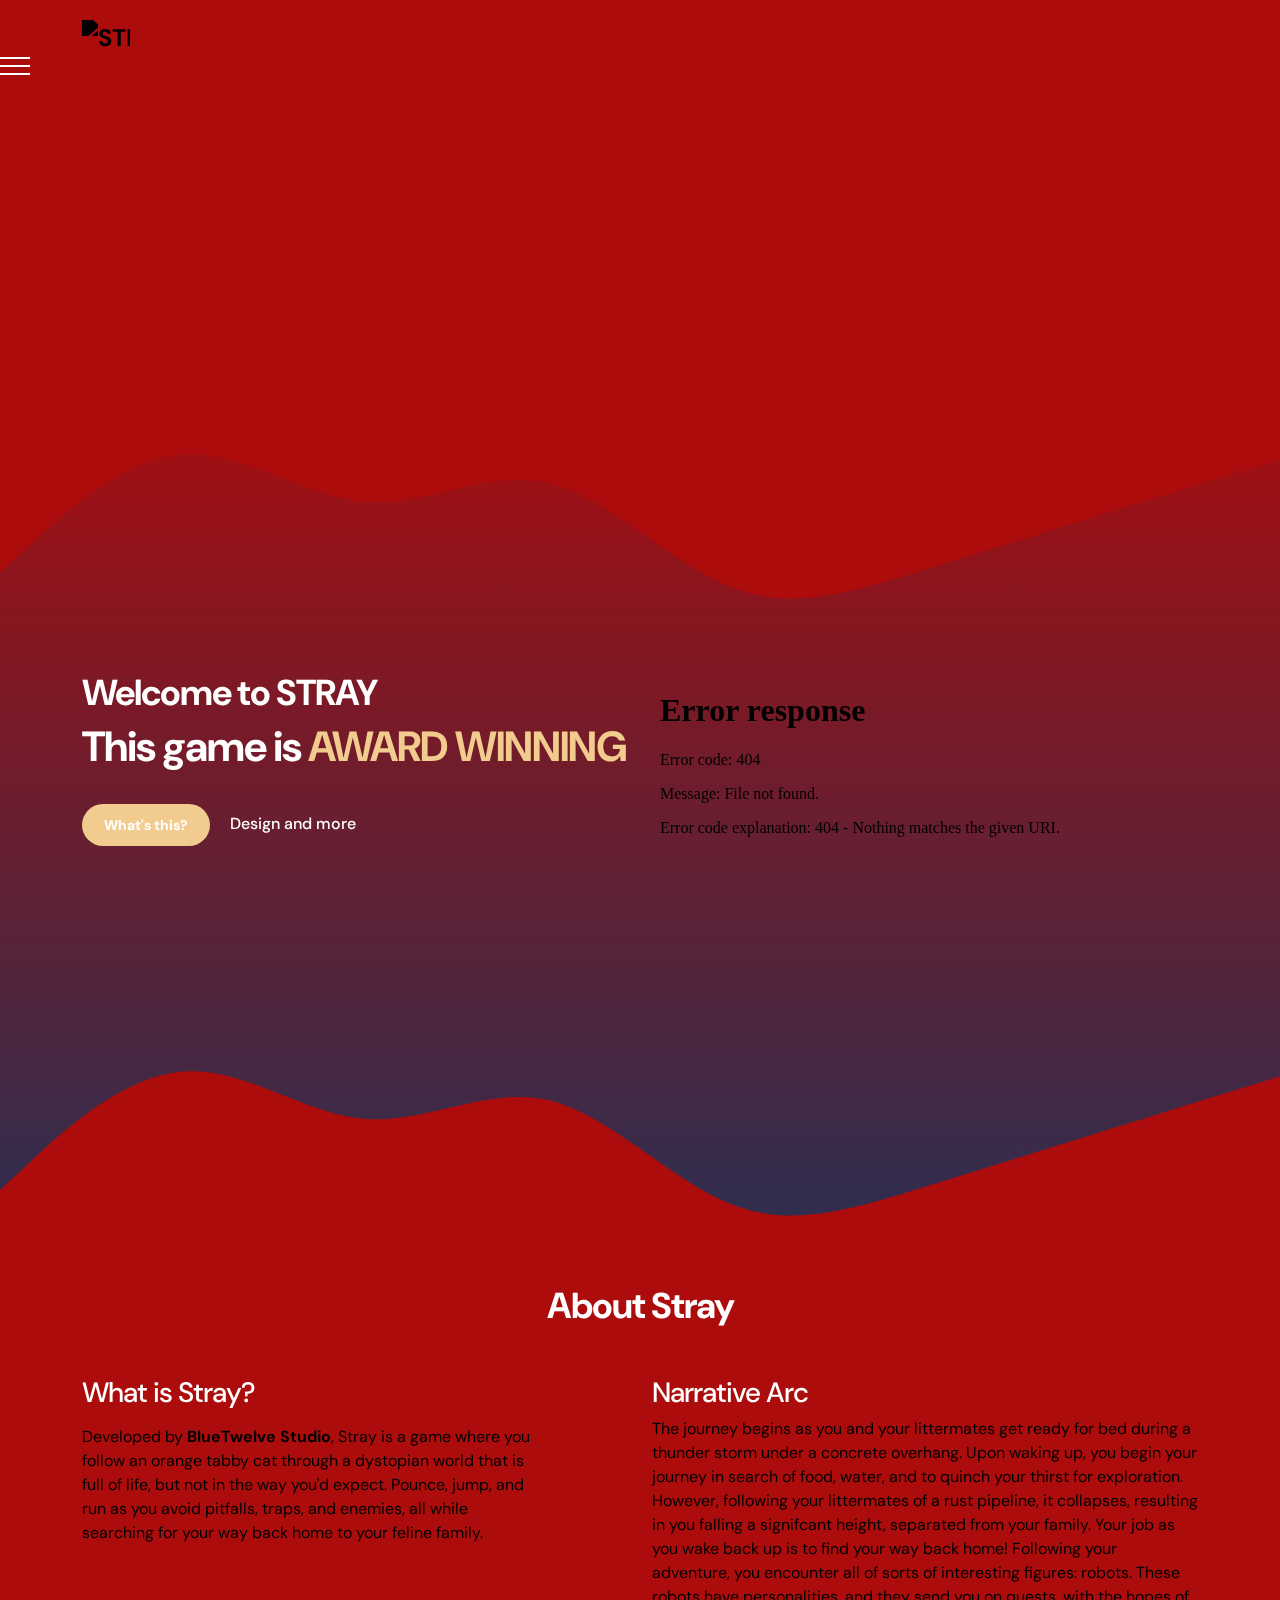
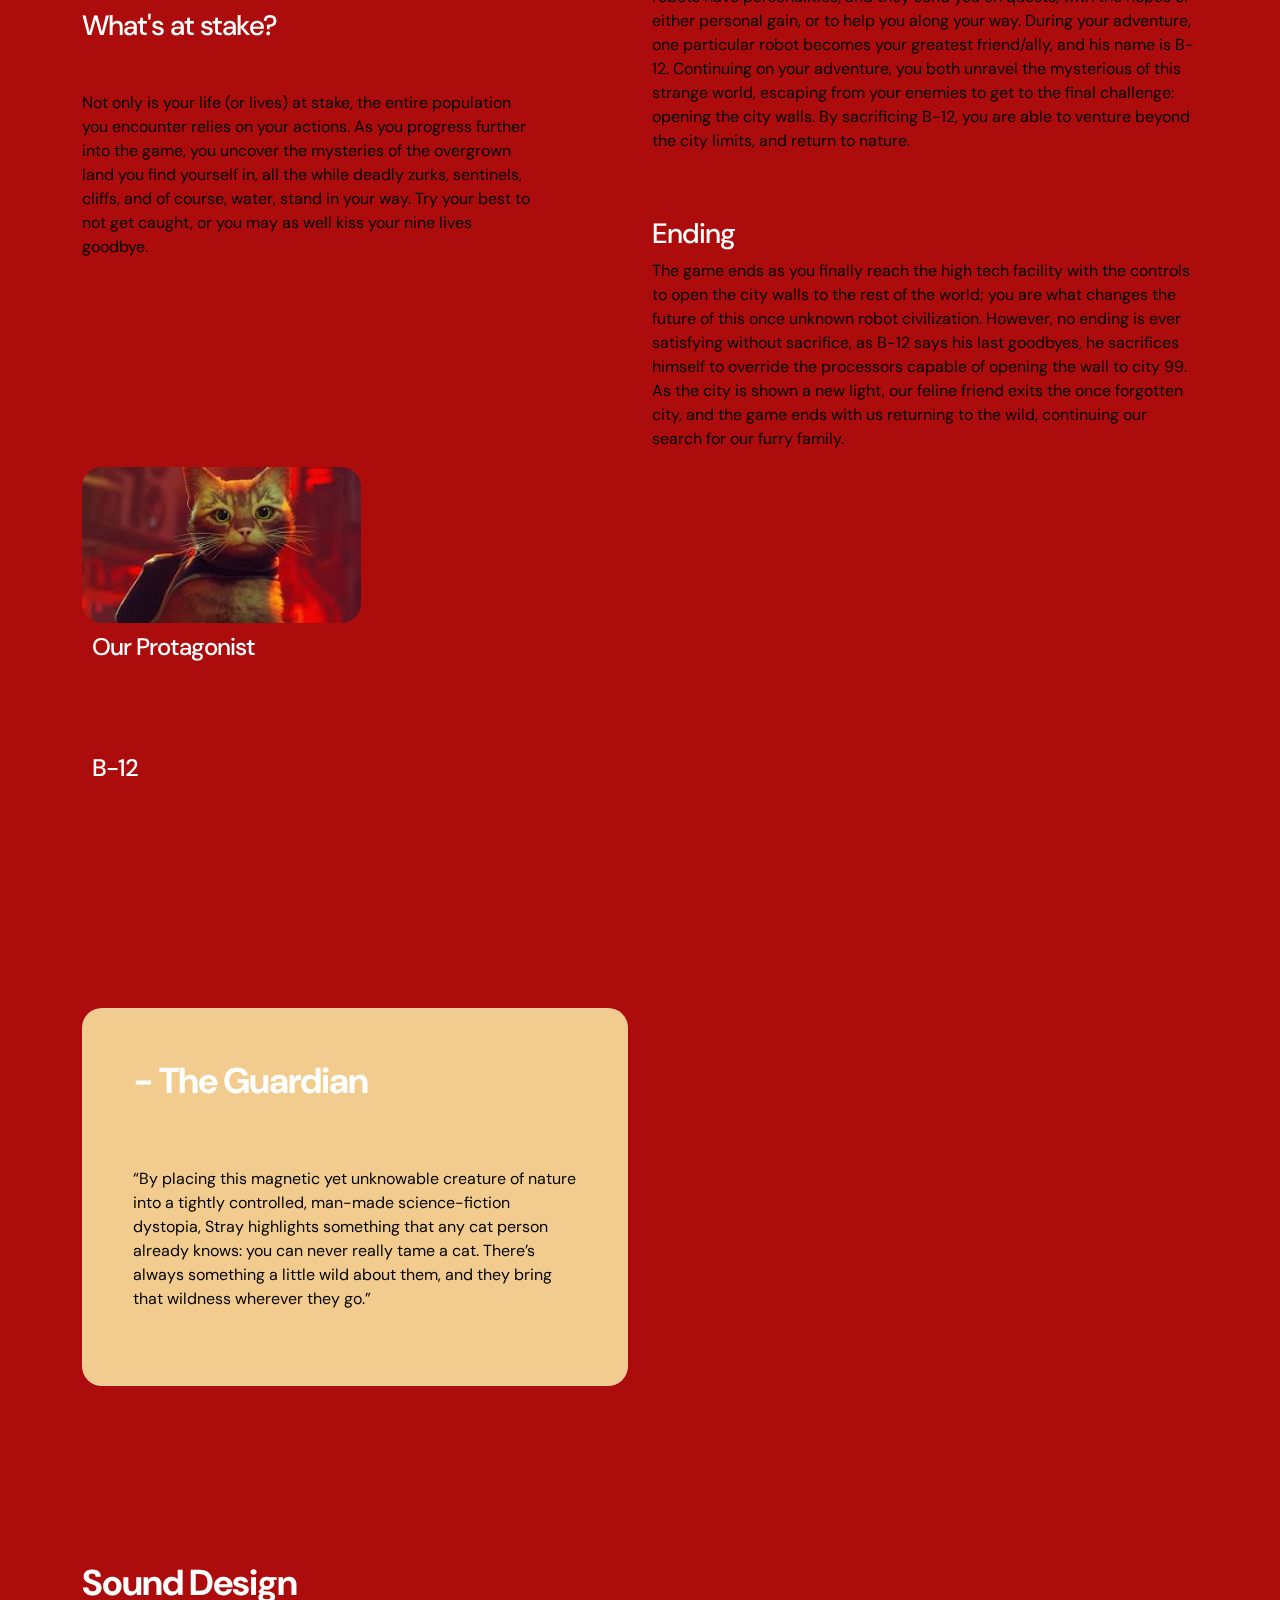
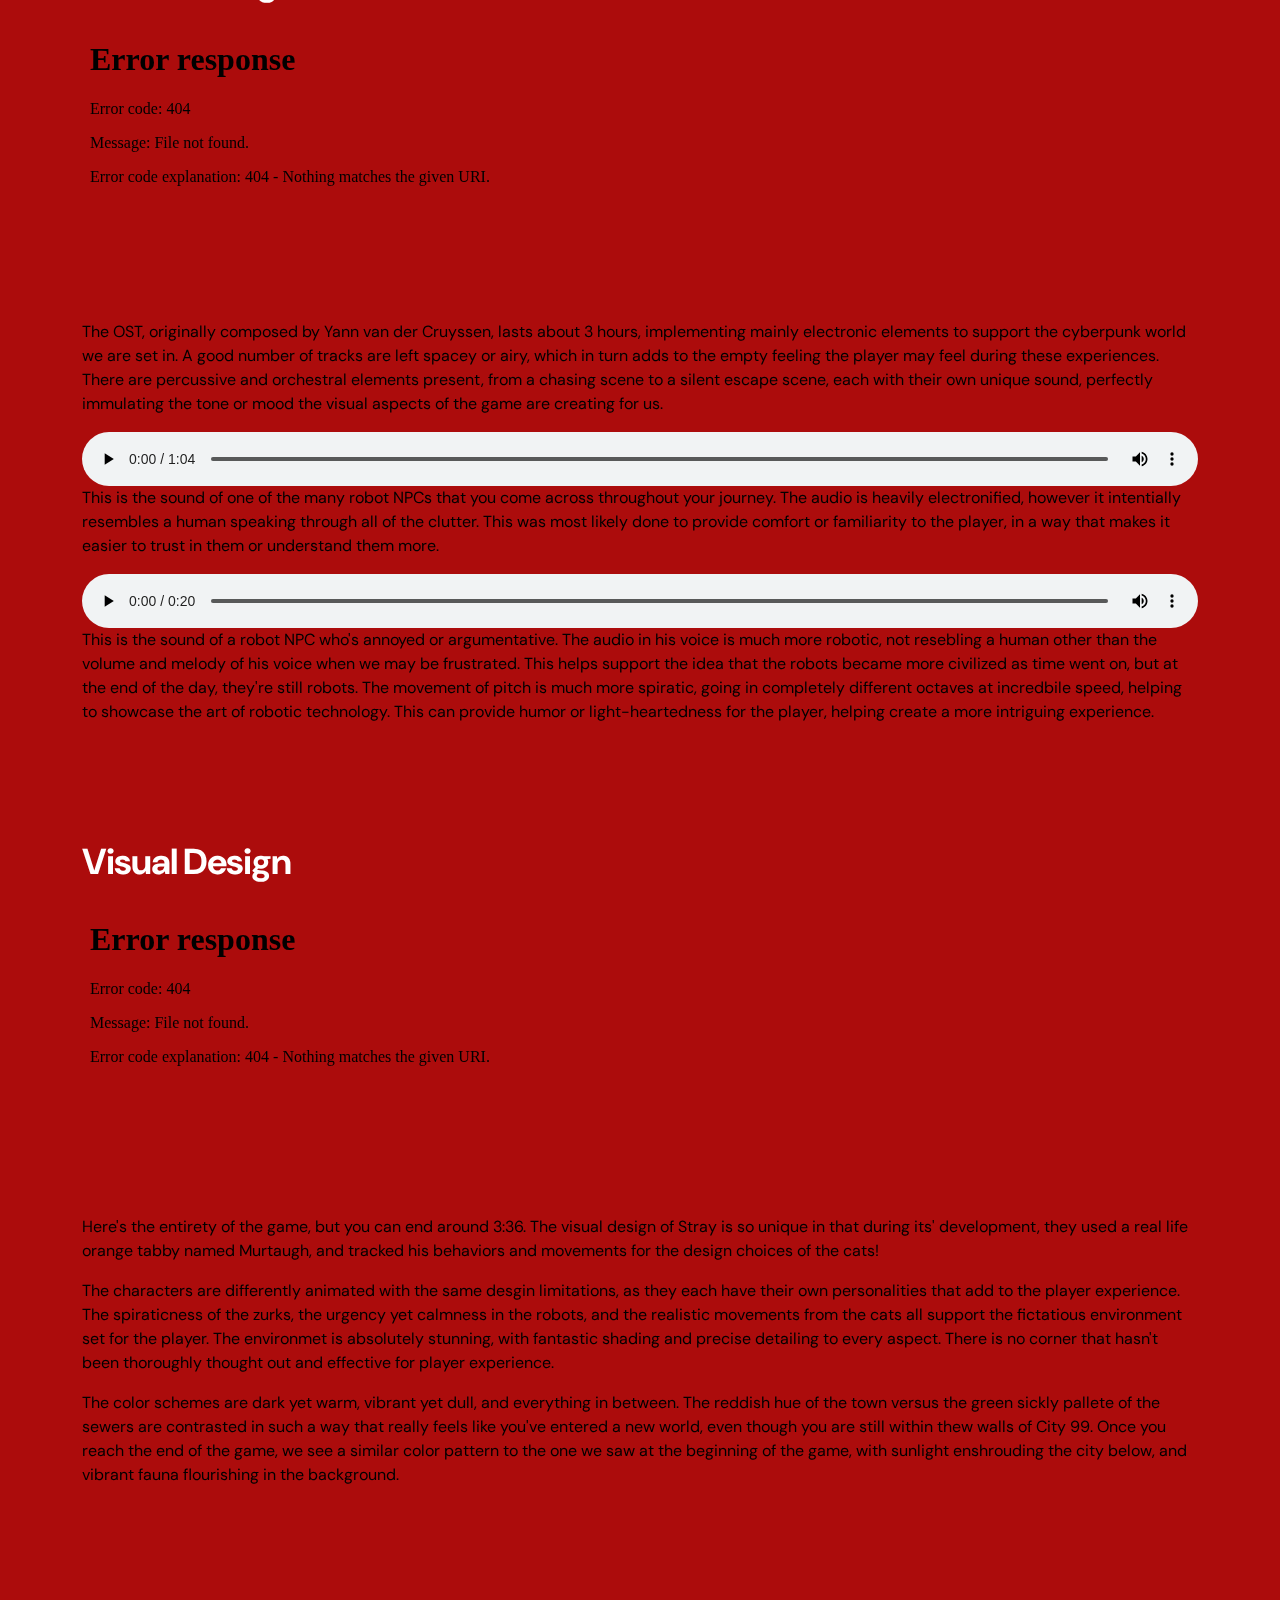
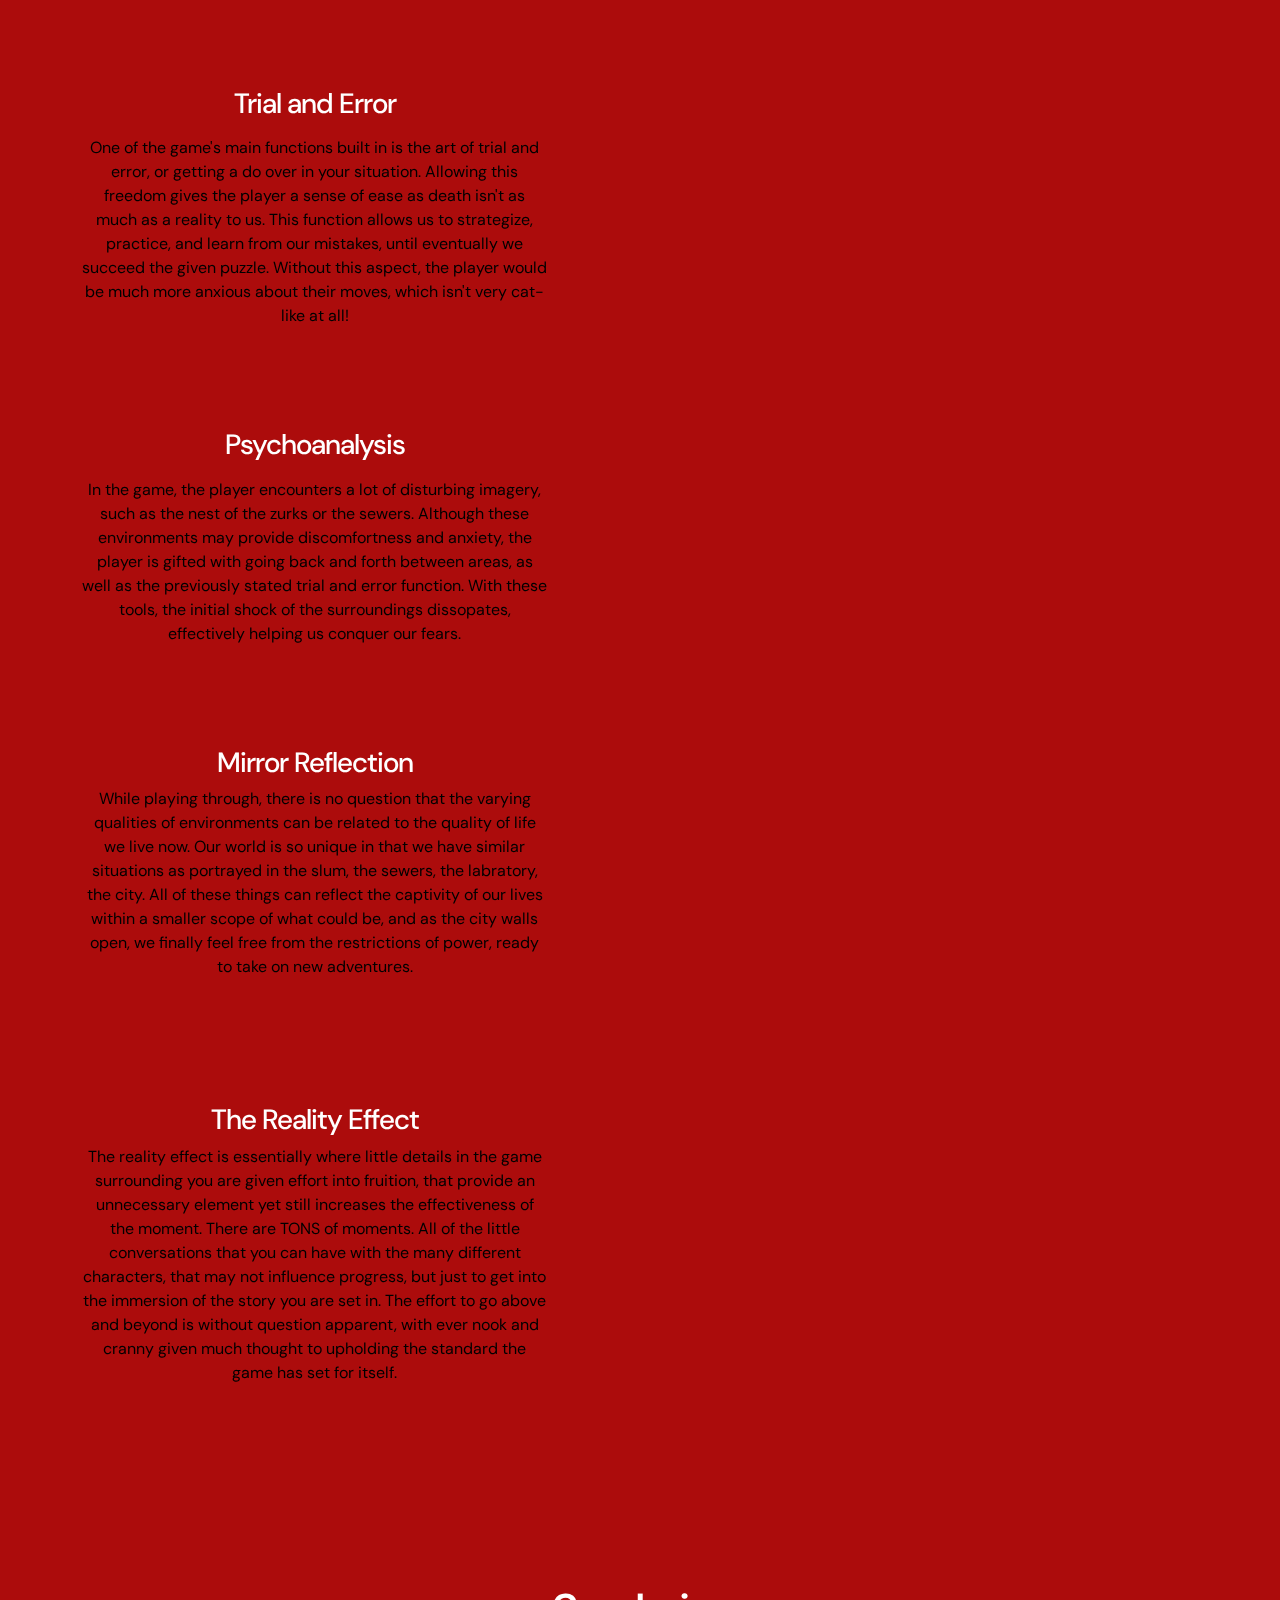
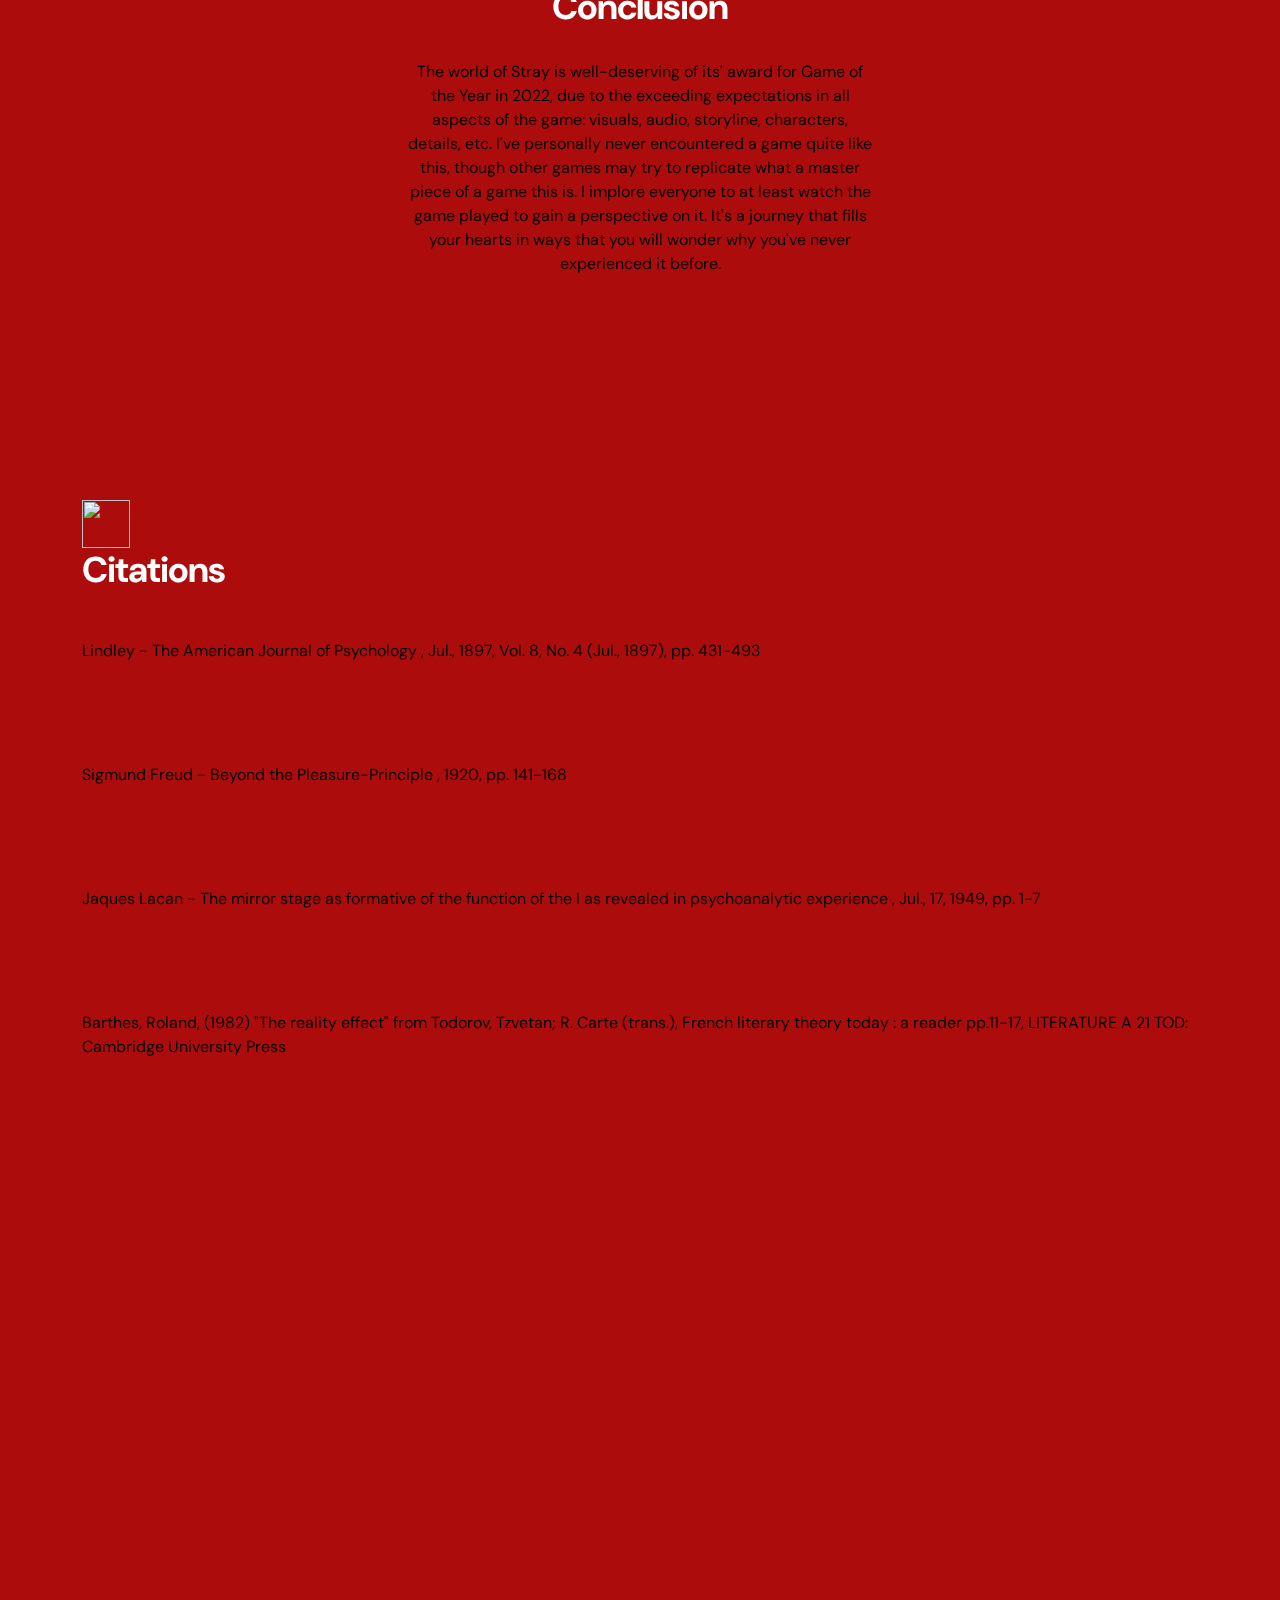
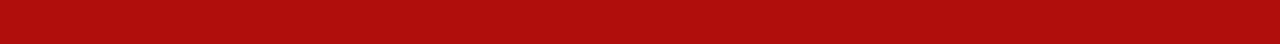
==== commit a109c664: "Update index.html" ====
--- a/index.html
+++ b/index.html
@@ -111,10 +111,10 @@
 
                             <h1 class="cd-headline rotate-1 text-white mb-4 pb-2">
                                 <span>This game is</span>
-                                <span class="cd-words-wrapper" style="width: 381px;">
-                                    <b class="is-hidden">AWARD WINNING</b>
-                                    <b class="is-hidden">GAME OF THE YEAR</b>
-                                    <b class="is-visible">PURRRFECT!</b>
+                                <span class="cd-words-wrapper">
+                                    <b class="is-visible">AWARD WINNING</b>
+                                    <b>GAME OF THE YEAR</b>
+                                    <b>PURRRFECT!</b>
                                 </span>
                             </h1>
 
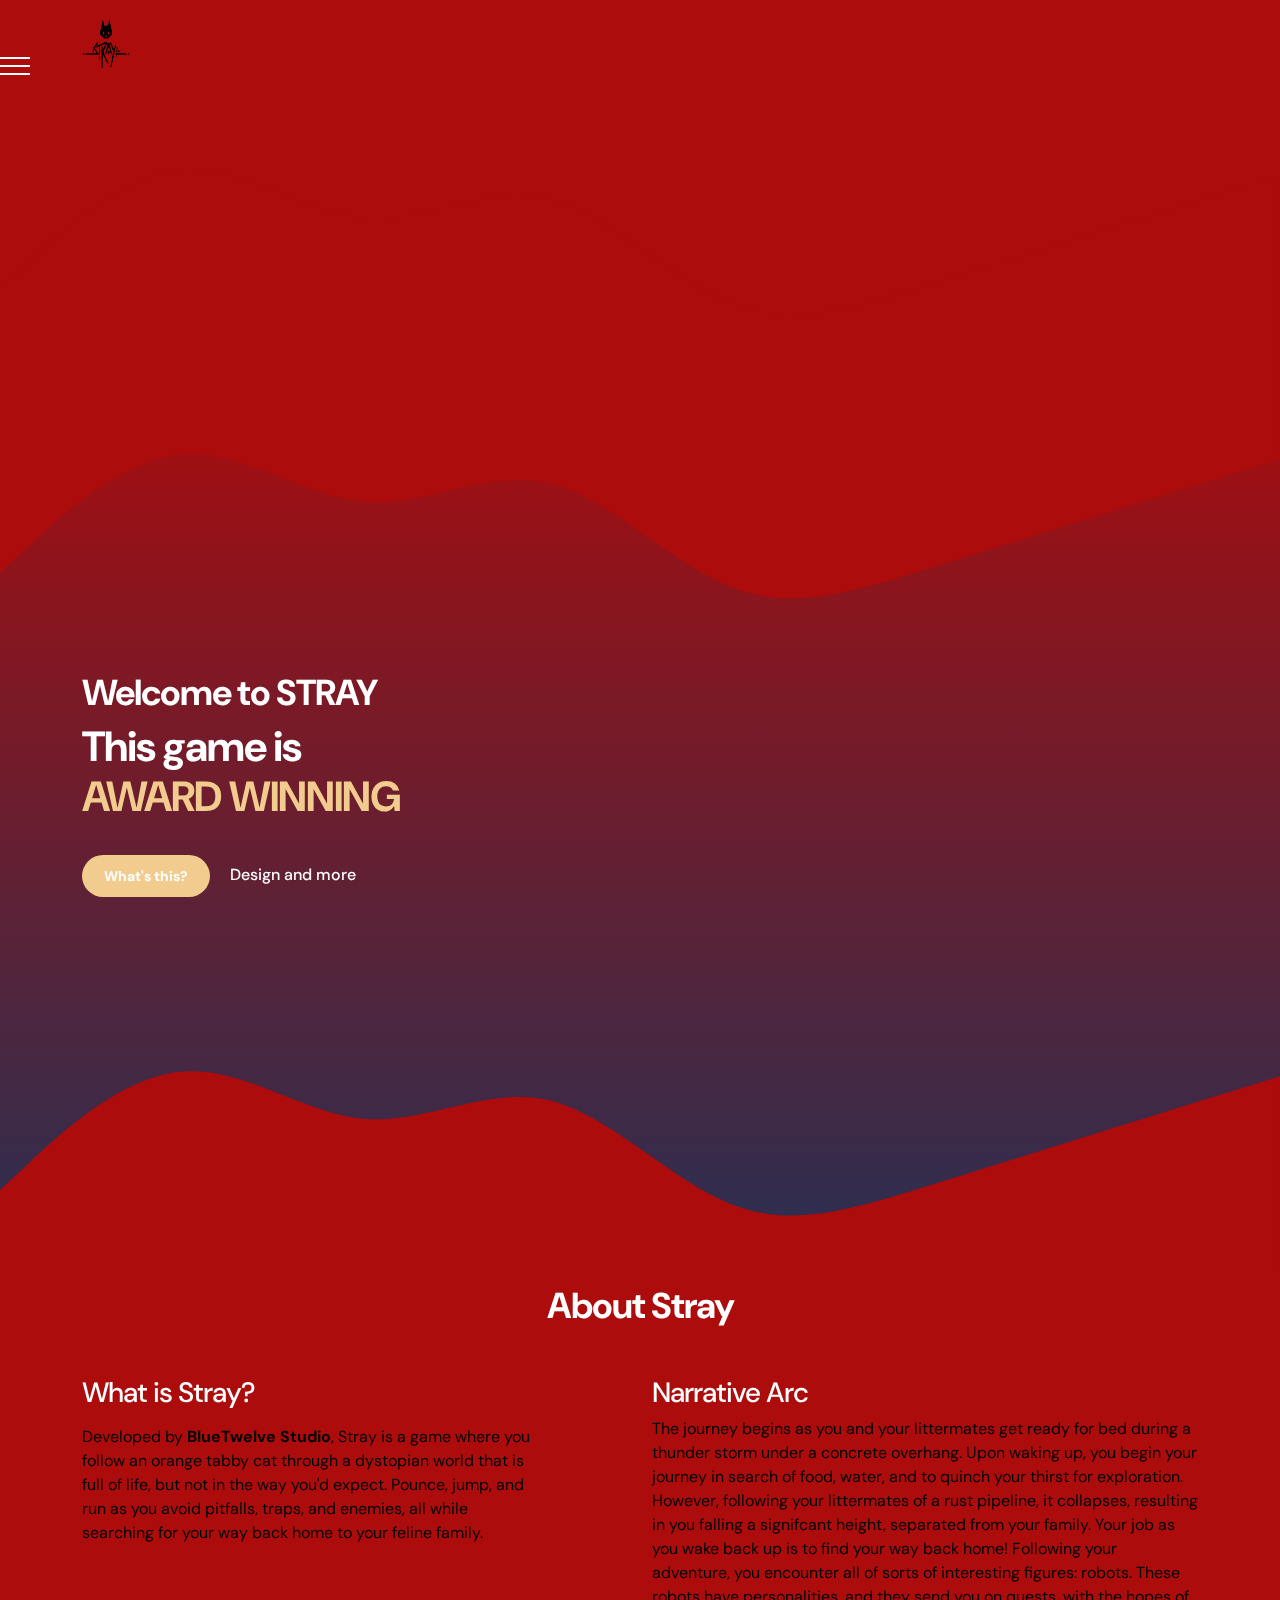
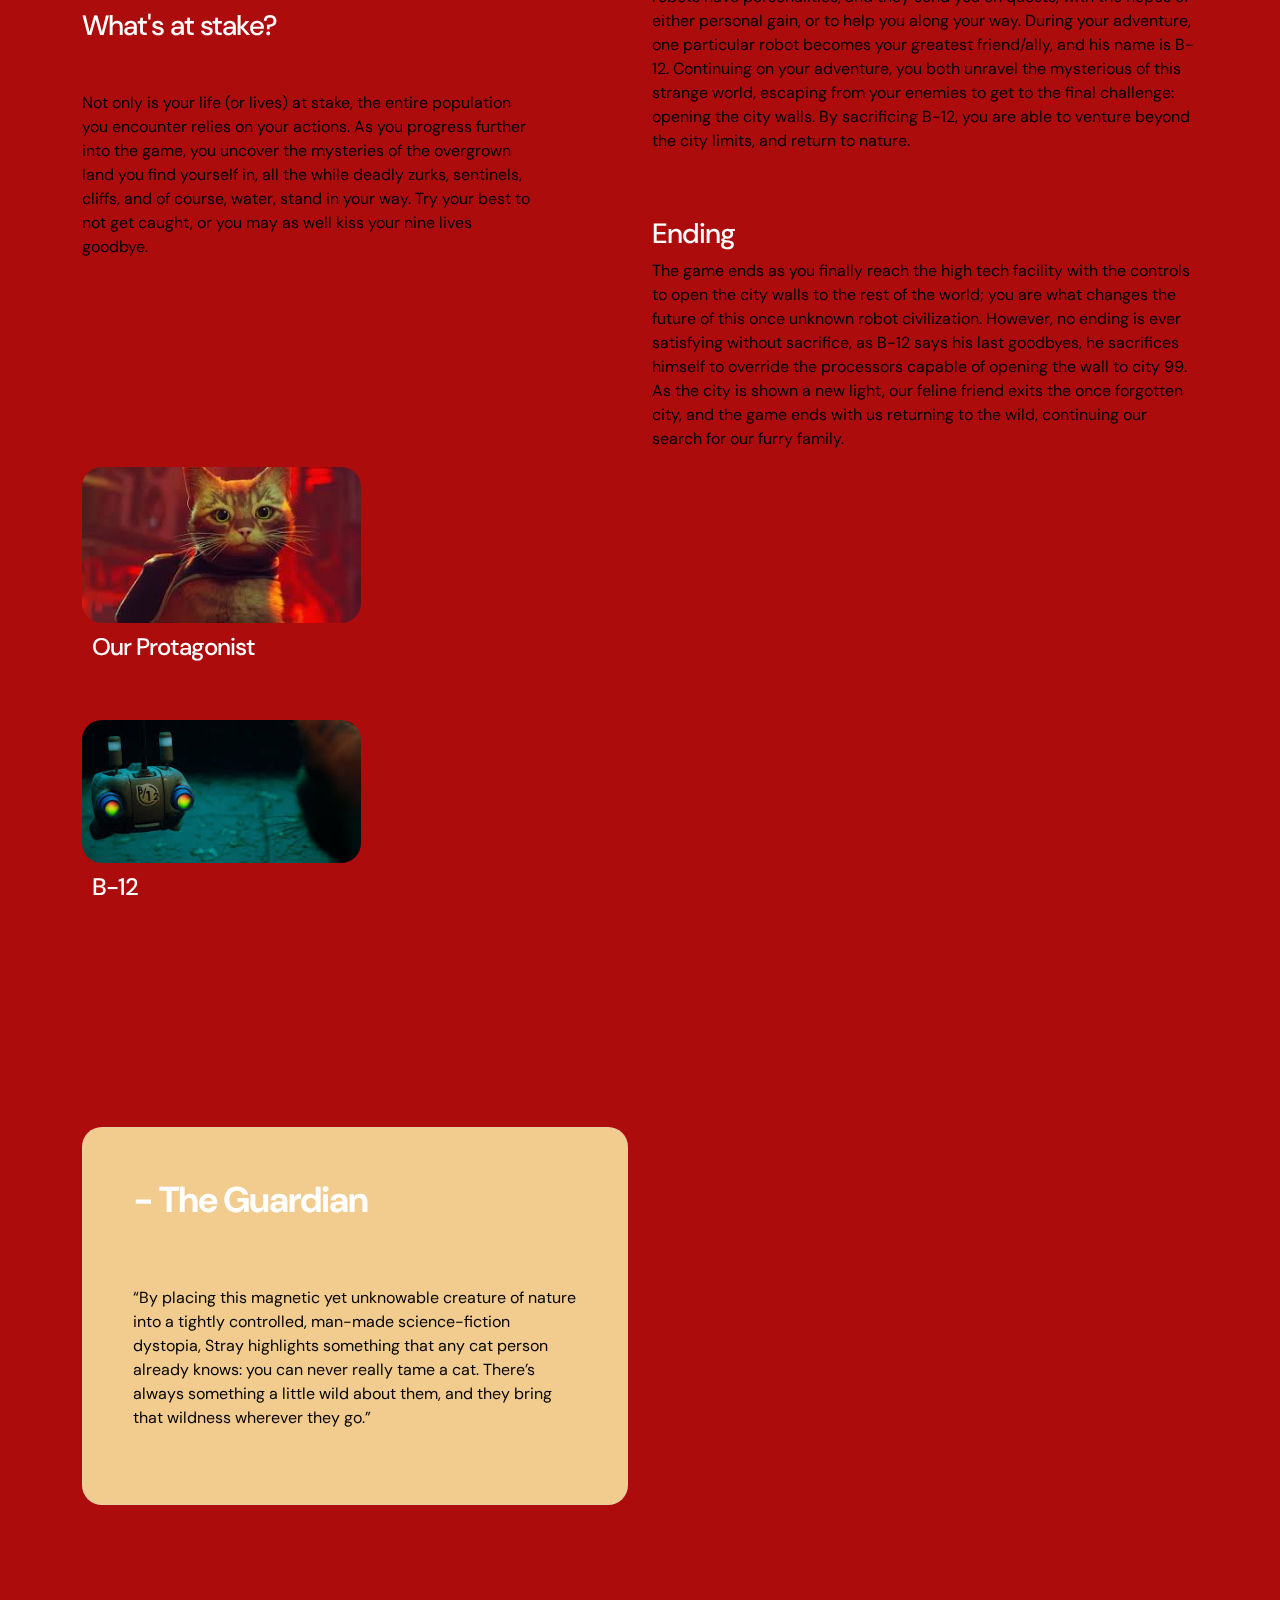
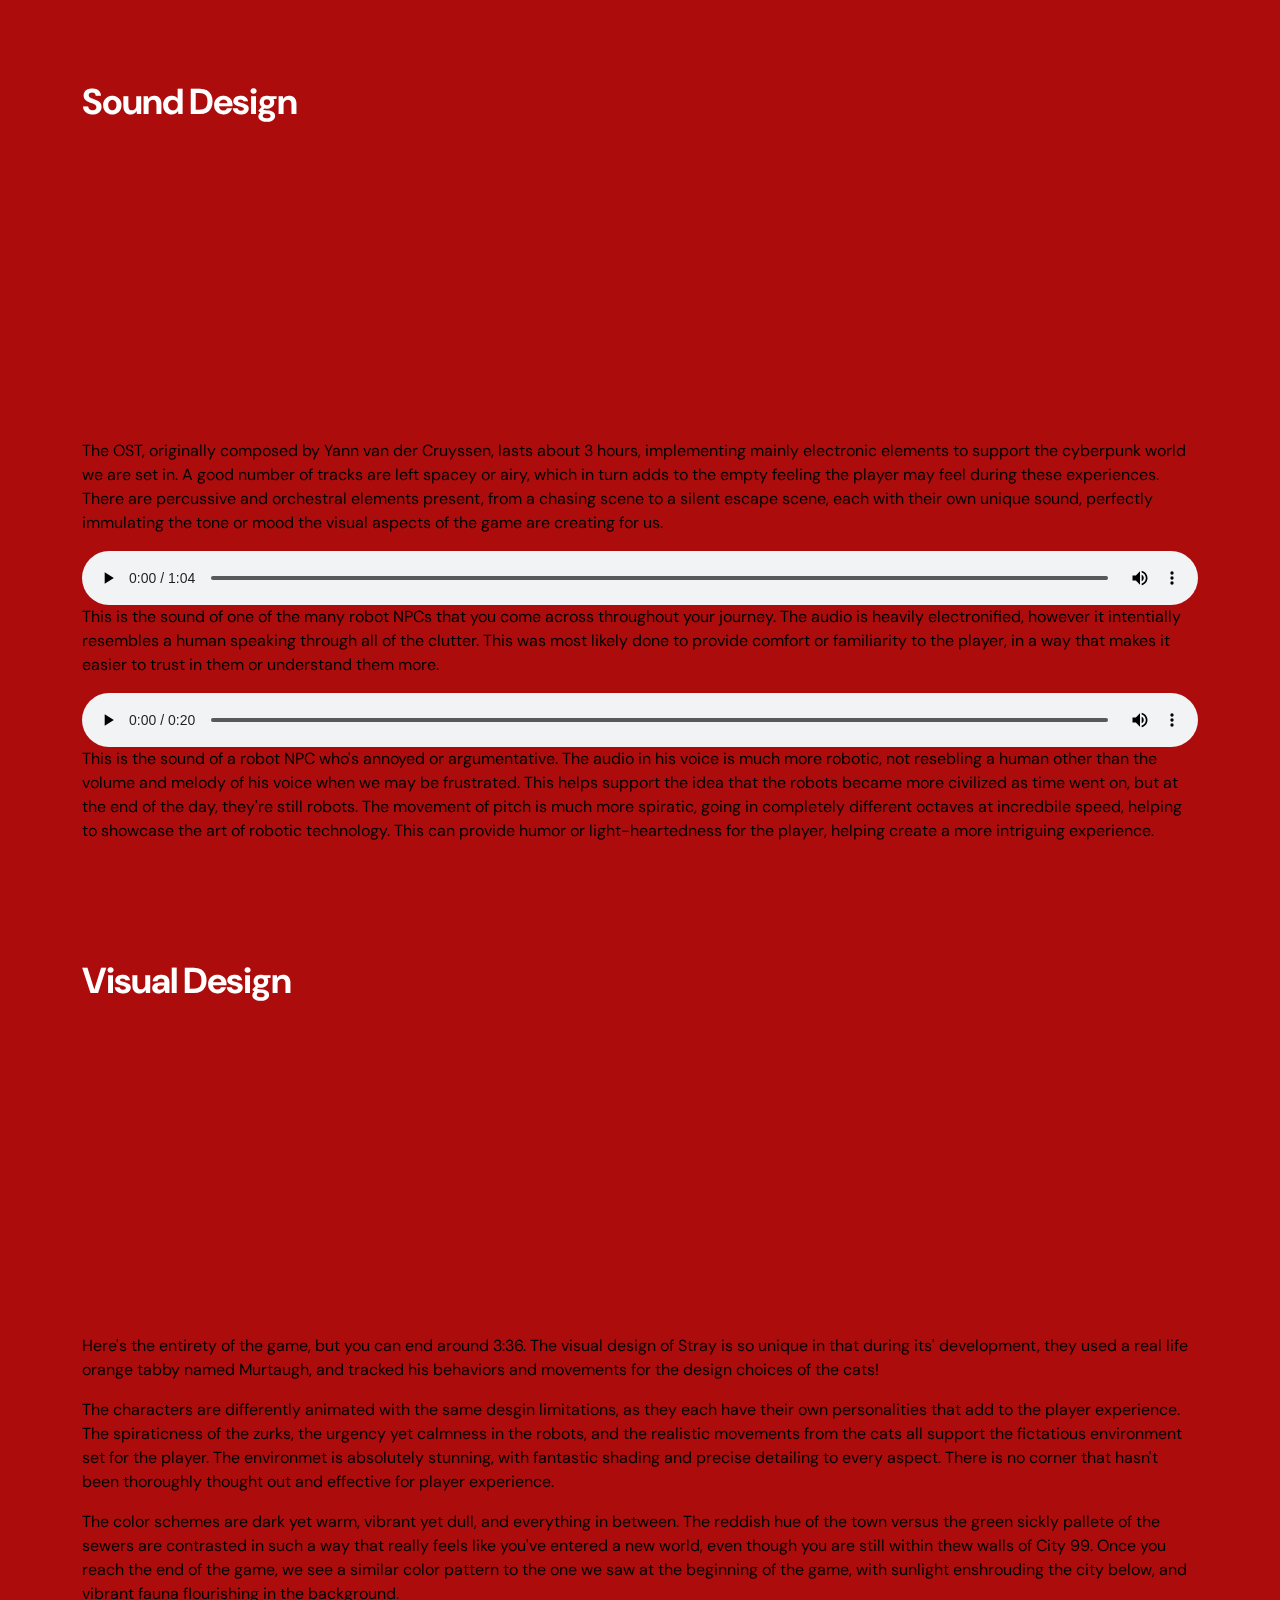
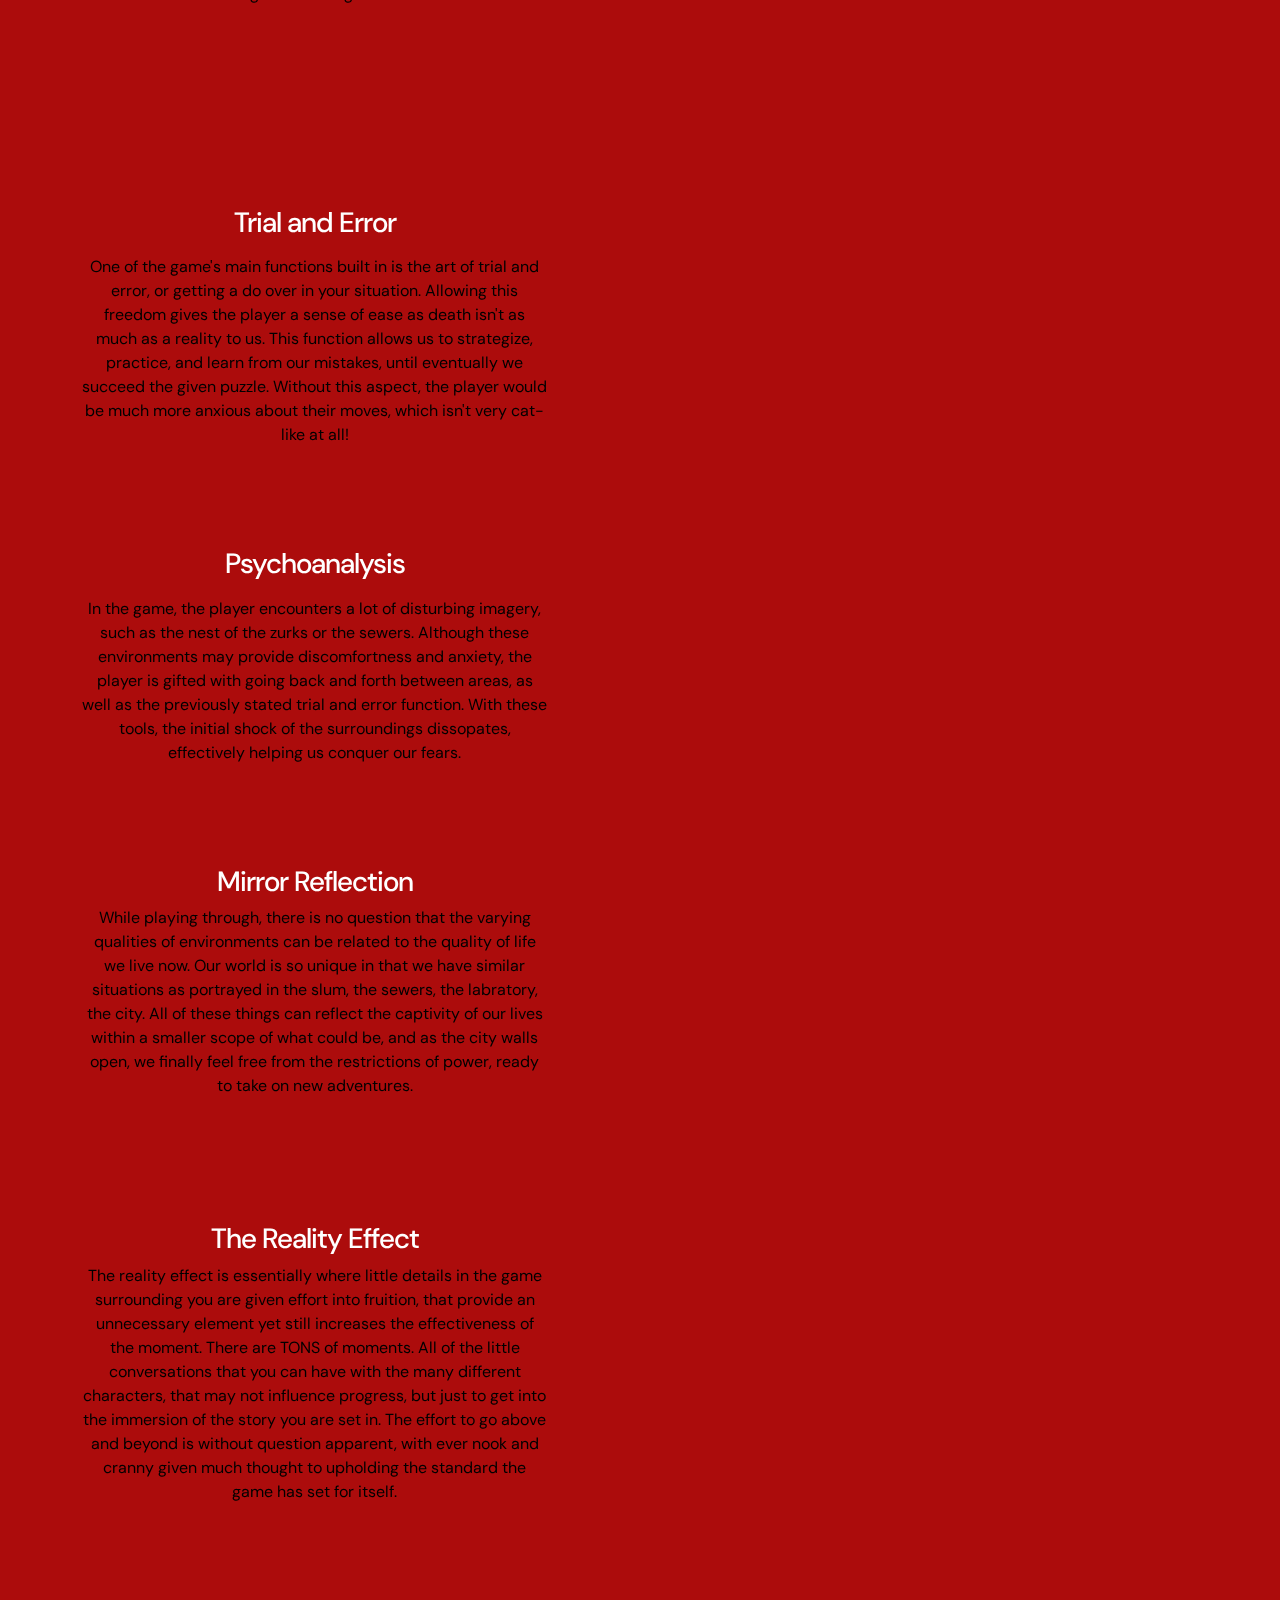
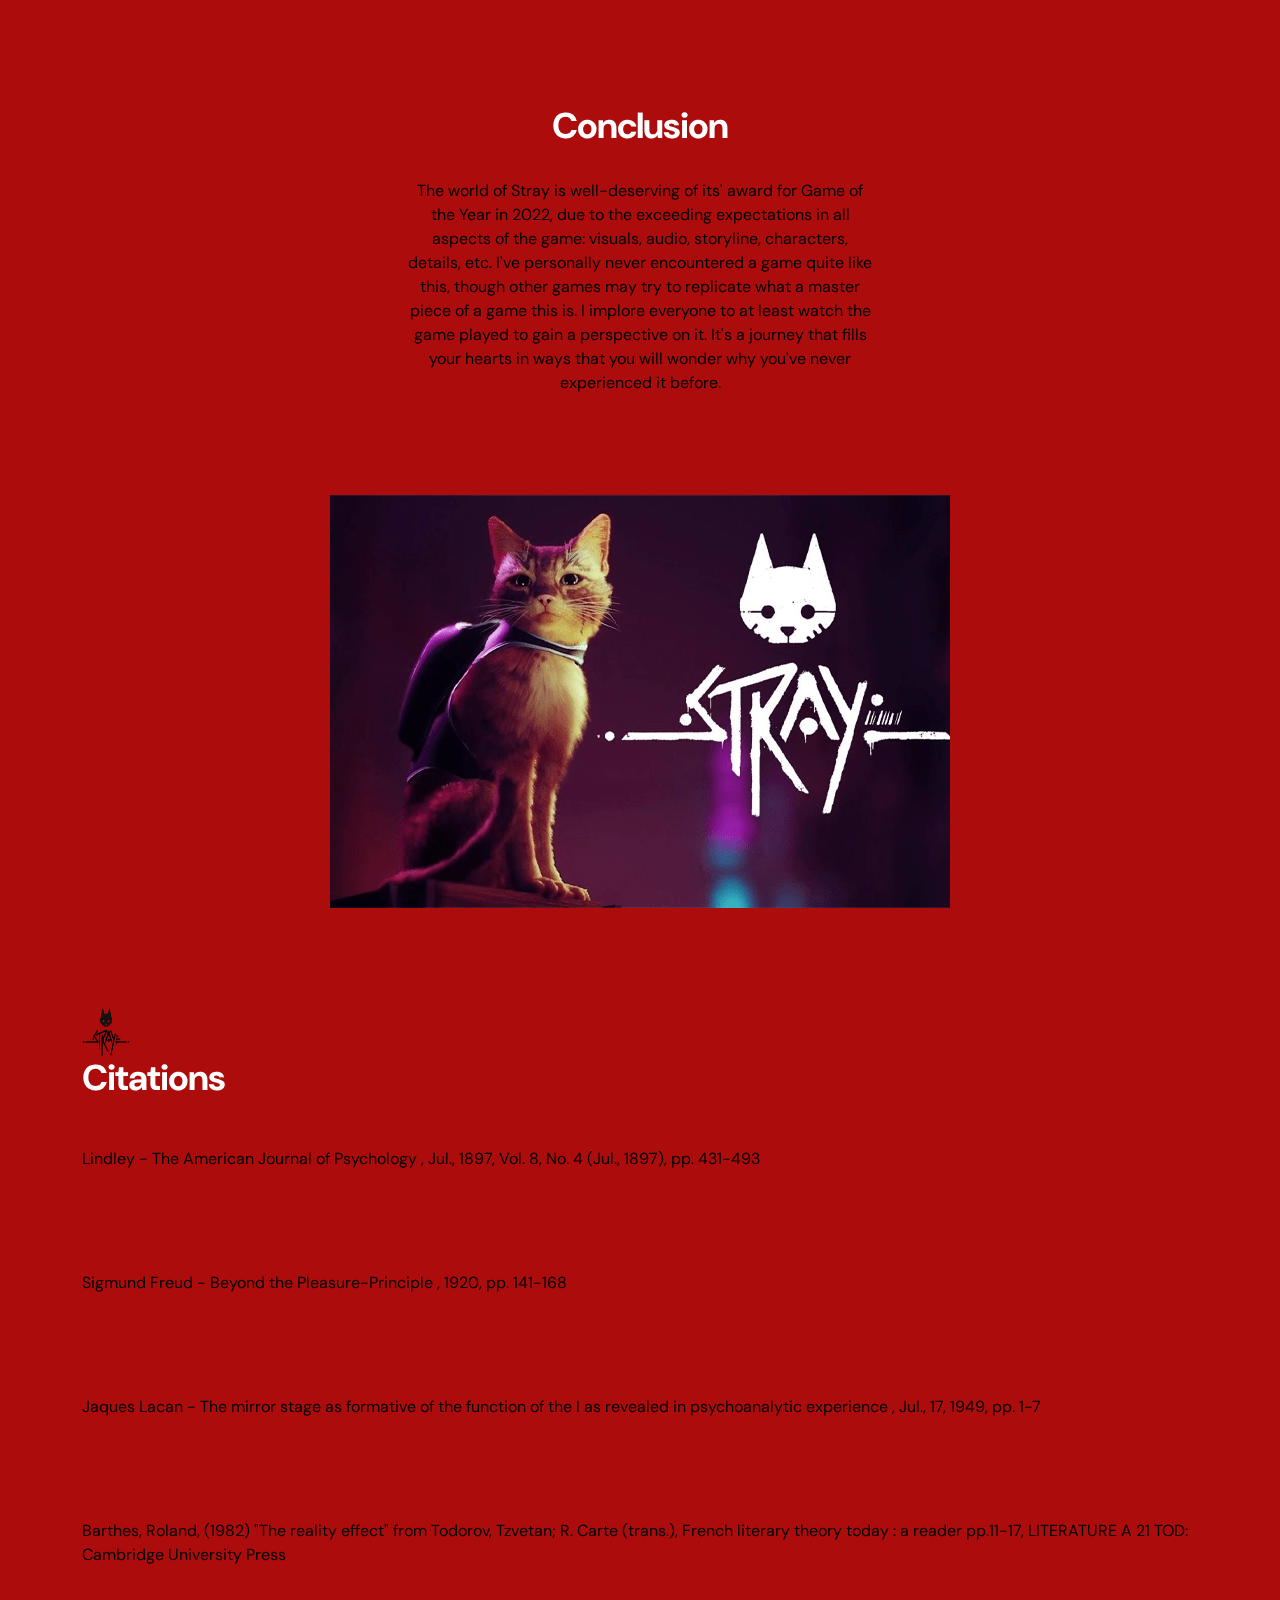
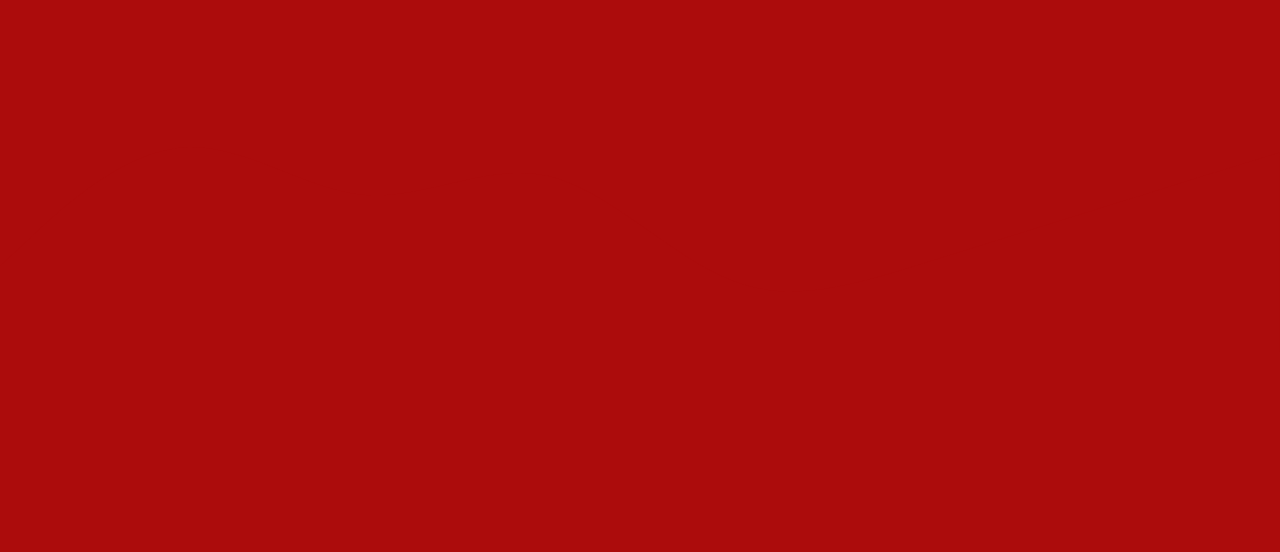
==== commit d51d2942: "Update index.html" ====
--- a/index.html
+++ b/index.html
@@ -1,15 +1,15 @@
-<!DOCTYPE html>
-<!-- saved from url=(0063)file:///C:/Users/ryanc/OneDrive/Desktop/New%20folder/index.html -->
-<html lang="en" class=" js flexbox canvas canvastext webgl no-touch geolocation postmessage no-websqldatabase indexeddb hashchange history draganddrop websockets rgba hsla multiplebgs backgroundsize borderimage borderradius boxshadow textshadow opacity cssanimations csscolumns cssgradients cssreflections csstransforms csstransforms3d csstransitions fontface generatedcontent video audio localstorage sessionstorage webworkers no-applicationcache svg inlinesvg smil svgclippaths"><head><meta http-equiv="Content-Type" content="text/html; charset=UTF-8">
-        
+<!doctype html>
+<html lang="en">
+    <head>
+        <meta charset="utf-8">
         <meta name="viewport" content="width=device-width, initial-scale=1">
 
         <meta name="description" content="">
         <meta name="author" content="">
-<style type="text/css" id="operaUserStyle"></style></head><body><br><br>
+<br></br>
         <title>STRAY</title>
 
-      <!-- CSS FILES -->                
+        <!-- CSS FILES -->                
         <link rel="preconnect" href="https://fonts.googleapis.com">
 
         <link rel="preconnect" href="https://fonts.gstatic.com" crossorigin>
@@ -21,6 +21,7 @@
         <link href="css/bootstrap-icons.css" rel="stylesheet">
 
         <link href="css/templatemo-tiya-golf-club.css" rel="stylesheet">
+        
 <!--
 
 TemplateMo 587 STRAY
@@ -28,26 +29,26 @@
 https://templatemo.com/tm-587-tiya-golf-club
 
 -->
+    </head>
     
-    
-    
+    <body>
 
         <main>
 <center>
-            <div id="sticky-wrapper" class="sticky-wrapper" style="height: 88px;"><nav class="navbar navbar-expand-lg" style="">                
-                <div class="container">
-                    <a class="navbar-brand d-flex align-items-center" href="file:///C:/Users/ryanc/OneDrive/Desktop/New%20folder/index.html">
-                        <img src="./STRAY_files/logo.png" class="navbar-brand-image img-fluid" alt="STRAY">
+            <nav class="navbar navbar-expand-lg">                
+                <div class="container">
+                    <a class="navbar-brand d-flex align-items-center" href="index.html">
+                        <img src="images/logo.png" class="navbar-brand-image img-fluid" alt="STRAY">
                         <span class="navbar-brand-text">
                            
                         
                         </span>
                     </a>
-<br><br>
+<br></br>
                     <div class="d-lg-none ms-auto me-3">
-                        <a class="btn custom-btn custom-border-btn" data-bs-toggle="offcanvas" href="file:///C:/Users/ryanc/OneDrive/Desktop/New%20folder/index.html#offcanvasExample" role="button" aria-controls="offcanvasExample"></a>
-                    </div>
-                </div></nav></div></center>
+                        <a class="btn custom-btn custom-border-btn" data-bs-toggle="offcanvas" href="#offcanvasExample" role="button" aria-controls="offcanvasExample"></a>
+                    </div>
+                </center>
                     <button class="navbar-toggler" type="button" data-bs-toggle="collapse" data-bs-target="#navbarNav" aria-controls="navbarNav" aria-expanded="false" aria-label="Toggle navigation">
                         <span class="navbar-toggler-icon"></span>
                     </button>
@@ -55,46 +56,46 @@
                     <div class="collapse navbar-collapse" id="navbarNav">
                         <ul class="navbar-nav ms-lg-auto">
                             <li class="nav-item">
-                                <a class="nav-link click-scroll active" href="file:///C:/Users/ryanc/OneDrive/Desktop/New%20folder/index.html#section_1">home</a>
+                                <a class="nav-link click-scroll" href="#section_1">home</a>
                             </li>
     
                             <li class="nav-item">
-                                <a class="nav-link click-scroll inactive" href="file:///C:/Users/ryanc/OneDrive/Desktop/New%20folder/index.html#section_2">About</a>
+                                <a class="nav-link click-scroll" href="#section_2">About</a>
                             </li>
 
                             <li class="nav-item">
-                                <a class="nav-link click-scroll inactive" href="file:///C:/Users/ryanc/OneDrive/Desktop/New%20folder/index.html#section_3">Membership</a>
+                                <a class="nav-link click-scroll" href="#section_3">Membership</a>
                             </li>
 
                             <li class="nav-item">
-                                <a class="nav-link click-scroll inactive" href="file:///C:/Users/ryanc/OneDrive/Desktop/New%20folder/index.html#section_4">Events</a>
+                                <a class="nav-link click-scroll" href="#section_4">Events</a>
                             </li>
 
                             <li class="nav-item">
-                                <a class="nav-link click-scroll inactive" href="file:///C:/Users/ryanc/OneDrive/Desktop/New%20folder/index.html#section_5">Contact Us</a>
+                                <a class="nav-link click-scroll" href="#section_5">Contact Us</a>
                             </li>
 
                             <li class="nav-item dropdown">
-                                <a class="nav-link dropdown-toggle inactive" href="file:///C:/Users/ryanc/OneDrive/Desktop/New%20folder/index.html#" id="navbarLightDropdownMenuLink" role="button" data-bs-toggle="dropdown" aria-expanded="false">Pages</a>
+                                <a class="nav-link dropdown-toggle" href="#" id="navbarLightDropdownMenuLink" role="button" data-bs-toggle="dropdown" aria-expanded="false">Pages</a>
 
                                 <ul class="dropdown-menu dropdown-menu-light" aria-labelledby="navbarLightDropdownMenuLink">
-                                    <li><a class="dropdown-item" href="file:///C:/Users/ryanc/OneDrive/Desktop/New%20folder/event-listing.html">Event Listing</a></li>
-
-                                    <li><a class="dropdown-item" href="file:///C:/Users/ryanc/OneDrive/Desktop/New%20folder/event-detail.html">Event Detail</a></li>
+                                    <li><a class="dropdown-item" href="event-listing.html">Event Listing</a></li>
+
+                                    <li><a class="dropdown-item" href="event-detail.html">Event Detail</a></li>
                                 </ul>
                             </li>
                         </ul>
 
                         <div class="d-none d-lg-block ms-lg-3">
-                            <a class="btn custom-btn custom-border-btn" data-bs-toggle="offcanvas" href="file:///C:/Users/ryanc/OneDrive/Desktop/New%20folder/index.html#offcanvasExample" role="button" aria-controls="offcanvasExample">Member Login</a>
-                        </div>
-                    </div>
-                
-            
+                            <a class="btn custom-btn custom-border-btn" data-bs-toggle="offcanvas" href="#offcanvasExample" role="button" aria-controls="offcanvasExample">Member Login</a>
+                        </div>
+                    </div>
+                </div>
+            </nav>
 
            
                 <svg xmlns="http://www.w3.org/2000/svg" viewBox="0 0 1440 320"><path fill="#AC0C0C" fill-opacity="1" d="M0,224L34.3,192C68.6,160,137,96,206,90.7C274.3,85,343,139,411,144C480,149,549,107,617,122.7C685.7,139,754,213,823,240C891.4,267,960,245,1029,224C1097.1,203,1166,181,1234,160C1302.9,139,1371,117,1406,106.7L1440,96L1440,320L1405.7,320C1371.4,320,1303,320,1234,320C1165.7,320,1097,320,1029,320C960,320,891,320,823,320C754.3,320,686,320,617,320C548.6,320,480,320,411,320C342.9,320,274,320,206,320C137.1,320,69,320,34,320L0,320Z"></path></svg>
-            
+            </div>
             
 
             <section class="hero-section d-flex justify-content-center align-items-center" id="section_1">
@@ -119,15 +120,15 @@
                             </h1>
 
                             <div class="custom-btn-group">
-                                <a href="file:///C:/Users/ryanc/OneDrive/Desktop/New%20folder/index.html#section_2" class="btn custom-btn smoothscroll me-3">What's this?</a>
-
-                                <a href="file:///C:/Users/ryanc/OneDrive/Desktop/New%20folder/index.html#section_3" class="link smoothscroll">Design and more</a>
+                                <a href="#section_2" class="btn custom-btn smoothscroll me-3">What's this?</a>
+
+                                <a href="#section_3" class="link smoothscroll">Design and more</a>
                             </div>
                         </div>
 
                         <div class="col-lg-6 col-12">
                             <div class="ratio ratio-16x9">
-                                <iframe width="560" height="315" src="./STRAY_files/Rda52S3Jah8.html" title="YouTube video player" frameborder="0" allow="accelerometer; autoplay; clipboard-write; encrypted-media; gyroscope; picture-in-picture; web-share" allowfullscreen=""></iframe>
+                                <iframe width="560" height="315" src="https://www.youtube.com/embed/Rda52S3Jah8?si=akHk7PsciiNY8iR3" title="YouTube video player" frameborder="0" allow="accelerometer; autoplay; clipboard-write; encrypted-media; gyroscope; picture-in-picture; web-share" allowfullscreen></iframe>
                             </div>
                         </div>
 
@@ -150,7 +151,7 @@
                             <h3 class="mb-3">What is Stray?</h3>
 
                             <p>Developed by <strong>BlueTwelve Studio</strong>, Stray is a game where you follow an orange tabby cat through a dystopian world that is full of life, but not in the way you'd expect. Pounce, jump, and run as you avoid pitfalls, traps, and enemies, all while searching for your way back home to your feline family.</p>
-                <br><br>
+                <br></br>
                             <h3 class="mb-lg-5 mb-4">What's at stake?</h3>
 
                             <p>Not only is your life (or lives) at stake, the entire population you encounter relies on your actions. As you progress further into the game, you uncover the mysteries of the overgrown land you find yourself in, all the while deadly zurks, sentinels, cliffs, and of course, water, stand in your way. Try your best to not get caught, or you may as well kiss your nine lives goodbye.</p>
@@ -160,7 +161,7 @@
                             
                             <p>The journey begins as you and your littermates get ready for bed during a thunder storm under a concrete overhang. Upon waking up, you begin your journey in search of food, water, and to quinch your thirst for exploration. However, following your littermates of a rust pipeline, it collapses, resulting in you falling a signifcant height, separated from your family. Your job as you wake back up is to find your way back home! Following your adventure, you encounter all of sorts of interesting figures: robots. These robots have personalities, and they send you on quests, with the hopes of either personal gain, or to help you along your way. During your adventure, one particular robot becomes your greatest friend/ally, and his name is B-12. Continuing on your adventure, you both unravel the mysterious of this strange world, escaping from your enemies to get to the final challenge: opening the city walls. By sacrificing B-12, you are able to venture beyond the city limits, and return to nature.</p>
                           
-                            <br><br>
+                            <br></br>
 
                             <h3 class="col-lg-6 col-12">Ending</h3>
 
@@ -175,8 +176,8 @@
                                     <img src="images/members/Stray Cat.jpg" class="member-block-image img-fluid" alt="">
 
                                     
-                                        
-                                    
+                                        </li>
+                                    </ul>
                                 </div>
 
                                 <div class="member-block-info d-flex align-items-center">
@@ -186,11 +187,11 @@
                                 </div>
                             </div>
                         </div>
-                <br><br>
+                <br></br>
                         <div class="col-lg-3 col-md-6 col-12">
                             <div class="member-block">
                                 <div class="member-block-image-wrap">
-                                    <img src="./STRAY_files/images/members/B-12.jpg" class="member-block-image img-fluid" alt="">
+                                    <img src="images/members/B-12.jpg" class="member-block-image img-fluid" alt="">
 
                                     
                                 </div>
@@ -204,7 +205,7 @@
                         </div>
 
                     
-            </div></section>
+            </section>
 
 
             <section class="section-bg-image">
@@ -216,10 +217,10 @@
                         <div class="col-lg-6 col-12">
                             <div class="section-bg-image-block">
                                 <h2 class="mb-lg-3">- The Guardian</h2>
-<br><br>
+<br></br>
                                 <p>“By placing this magnetic yet unknowable creature of nature into a tightly controlled, man-made science-fiction dystopia, Stray highlights something that any cat person already knows: you can never really tame a cat. There’s always something a little wild about them, and they bring that wildness wherever they go.”</p>
 
-                                <form action="file:///C:/Users/ryanc/OneDrive/Desktop/New%20folder/index.html#" method="get" class="custom-form mt-lg-4 mt-2" role="form">
+                                <form action="#" method="get" class="custom-form mt-lg-4 mt-2" role="form">
                                    
 
                                        
@@ -240,51 +241,56 @@
                     <div class="row">
 
                         
-                                    
-
-                                    
-                                        
-                                            <h2 class="mb-lg-3">Sound Design</h2>
-                                            <br><br>
-                                            <iframe width="0" height="300" scrolling="no" frameborder="no" src="./STRAY_files/saved_resource.html"></iframe>
-                                        
-                                    <br><br>
-                                    <br><br>
+                                    </thead>
+
+                                    <tbody>
+                                        <tr>
+                                            <th scope="row" class="text-start"><h2 class="mb-lg-3">Sound Design</h2></th>
+                                            <br></br>
+                                            <iframe 
+                                            width="0" 
+                                            height="300" 
+                                            scrolling="no" 
+                                            frameborder="no" 
+                                            src="https://w.soundcloud.com/player/?url=https%3A//api.soundcloud.com/tracks/1311480532&color=%23ff5500&auto_play=false&hide_related=false&show_comments=true&show_user=true&show_reposts=false&show_teaser=true&visual=true"></iframe>
+                                        </iframe>
+                                    <br></br>
+                                    <br></br>
                                             <p>The OST, originally composed by Yann van der Cruyssen, lasts about 3 hours, implementing mainly electronic elements to support the cyberpunk world we are set in. A good number of tracks are left spacey or airy, which in turn adds to the empty feeling the player may feel during these experiences. There are percussive and orchestral elements present, from a chasing scene to a silent escape scene, each with their own unique sound, perfectly immulating the tone or mood the visual aspects of the game are creating for us.</p>
 
-                                            <audio controls="">
+                                            <audio controls>
                                                 <source src="images/members/Talk_spec_ph_doc.ogg" type="audio/ogg">
                                                 Your browser does not support the audio element.
                                             </audio>
                                             <p>This is the sound of one of the many robot NPCs that you come across throughout your journey. The audio is heavily electronified, however it intentially resembles a human speaking through all of the clutter. This was most likely done to provide comfort or familiarity to the player, in a way that makes it easier to trust in them or understand them more.</p>
                                         
-                                            <audio controls="">
+                                            <audio controls>
                                                 <source src="images/members/Voicy_Stray _ Droid Annoyed Voice [Sound Effect].mp3" type="audio/ogg">
                                                 Your browser does not support the audio element.
                                             </audio>
                                             
 <p>This is the sound of a robot NPC who's annoyed or argumentative. The audio in his voice is much more robotic, not resebling a human other than the volume and melody of his voice when we may be frustrated. This helps support the idea that the robots became more civilized as time went on, but at the end of the day, they're still robots. The movement of pitch is much more spiratic, going in completely different octaves at incredbile speed, helping to showcase the art of robotic technology. This can provide humor or light-heartedness for the player, helping create a more intriguing experience.</p>
                                         
-                                    
-                                
+                                    </tbody>
+                                </table>
                             </div>
                         </div>
 
                         
-                                
-                            
-                        
-
-                    
-                
+                                </div>
+                            </form>
+                        </div>
+
+                    </div>
+                </div>
             </section>
 
 
             <section>
                 <div class="container">
                     <div class="row">
-                        <h2 class="mb-lg-3">Visual Design</h2>
-                        <iframe width="560" height="315" src="./STRAY_files/2YeUJJ4xAC4.html" title="YouTube video player" frameborder="0" allow="accelerometer; autoplay; clipboard-write; encrypted-media; gyroscope; picture-in-picture; web-share" referrerpolicy="strict-origin-when-cross-origin" allowfullscreen=""></iframe>
+                        <th scope="row" class="text-start"><h2 class="mb-lg-3">Visual Design</h2></th>
+                        <iframe width="560" height="315" src="https://www.youtube.com/embed/2YeUJJ4xAC4?si=LthzBzxtzrW4Jcri&amp;start=114&end=335" title="YouTube video player" frameborder="0" allow="accelerometer; autoplay; clipboard-write; encrypted-media; gyroscope; picture-in-picture; web-share" referrerpolicy="strict-origin-when-cross-origin" allowfullscreen></iframe>
 
                 <p>Here's the entirety of the game, but you can end around 3:36.
 
@@ -318,11 +324,11 @@
                     <p style="margin-bottom: 100px;">The reality effect is essentially where little details in the game surrounding you are given effort into fruition, that provide an unnecessary element yet still increases the effectiveness of the moment. There are TONS of moments. All of the little conversations that you can have with the many different characters, that may not influence progress, but just to get into the immersion of the story you are set in. The effort to go above and beyond is without question apparent, with ever nook and cranny given much thought to upholding the standard the game has set for itself.</p>
                 </div>
                                     
-                        </center></div>
-
-                    </div>
-                
-            
+                        </div>
+
+                    </div>
+                </div>
+            </center>
             </section>
 
 
@@ -331,12 +337,12 @@
                     <div class="row">
 <center>
                         <div class="col-lg-5 col-12">
-                            <form action="file:///C:/Users/ryanc/OneDrive/Desktop/New%20folder/index.html#" method="post" class="custom-form contact-form" role="form">
+                            <form action="#" method="post" class="custom-form contact-form" role="form">
                                 <h2 class="mb-4 pb-2">Conclusion</h2>
                                 <p style="margin-bottom: 100px;">The world of Stray is well-deserving of its' award for Game of the Year in 2022, due to the exceeding expectations in all aspects of the game: visuals, audio, storyline, characters, details, etc. I've personally never encountered a game quite like this, though other games may try to replicate what a master piece  of a game this is. I implore everyone to at least watch the game played to gain a perspective on it. It's a journey that fills your hearts in ways that you will wonder why you've never experienced it before.
                               
-                                        </p></form></div>
-                                    </center></div>
+                                        </div>
+                                    </div>
                                     </div>
 
                                     
@@ -346,12 +352,12 @@
 
 
                                 <center>
-                                    <img src="./STRAY_files/Stare.webp" class="img-fluid" alt="">
-                            
-                        
+                                    <img src="images/members/Stare.webp" class="img-fluid" alt="">
+                            </div>
+                        </div>
 </center>
-                    
-                
+                    </div>
+                </div>
             </section>
         </main>
 
@@ -360,12 +366,12 @@
                 <div class="row">
 
                     <div class="col-lg-6 col-12 me-auto mb-5 mb-lg-0">
-                        <a class="navbar-brand d-flex align-items-center" href="file:///C:/Users/ryanc/OneDrive/Desktop/New%20folder/index.html">
-                            <img src="./STRAY_files/logo.png" class="navbar-brand-image img-fluid" alt="">
+                        <a class="navbar-brand d-flex align-items-center" href="index.html">
+                            <img src="images/logo.png" class="navbar-brand-image img-fluid" alt="">
                             
                                
                                 
-                            
+                            </span>
                         </a>
                     </div>
 
@@ -377,26 +383,26 @@
                         <p style="margin-bottom: 100px;">Jaques Lacan - The mirror stage as formative of the function of the I as revealed in psychoanalytic experience , Jul., 17, 1949, pp. 1-7</p>
                         <p style="margin-bottom: 100px;">Barthes, Roland, (1982) "The reality effect" from Todorov, Tzvetan; R. Carte (trans.), French literary
                             theory today : a reader pp.11-17, LITERATURE A 21 TOD: Cambridge University Press
-                                
+                                </li>
+                            </ul>
                             
-                            
-                        </p></div>
-
-                </div>
-            
-
+                        </div>
+
+                </div>
+            </div>
+         
             <svg xmlns="http://www.w3.org/2000/svg" viewBox="0 0 1440 320"><path fill="#AC0C0C" fill-opacity="1" d="M0,224L34.3,192C68.6,160,137,96,206,90.7C274.3,85,343,139,411,144C480,149,549,107,617,122.7C685.7,139,754,213,823,240C891.4,267,960,245,1029,224C1097.1,203,1166,181,1234,160C1302.9,139,1371,117,1406,106.7L1440,96L1440,320L1405.7,320C1371.4,320,1303,320,1234,320C1165.7,320,1097,320,1029,320C960,320,891,320,823,320C754.3,320,686,320,617,320C548.6,320,480,320,411,320C342.9,320,274,320,206,320C137.1,320,69,320,34,320L0,320Z"></path></svg>
         </footer>
 
 
         <!-- JAVASCRIPT FILES -->
-        <script src="./STRAY_files/jquery.min.js.download"></script>
-        <script src="./STRAY_files/bootstrap.bundle.min.js.download"></script>
-        <script src="./STRAY_files/jquery.sticky.js.download"></script>
-        <script src="./STRAY_files/click-scroll.js.download"></script>
-        <script src="./STRAY_files/animated-headline.js.download"></script>
-        <script src="./STRAY_files/modernizr.js.download"></script>
-        <script src="./STRAY_files/custom.js.download"></script>
-
-    
-</body></html>
+        <script src="js/jquery.min.js"></script>
+        <script src="js/bootstrap.bundle.min.js"></script>
+        <script src="js/jquery.sticky.js"></script>
+        <script src="js/click-scroll.js"></script>
+        <script src="js/animated-headline.js"></script>
+        <script src="js/modernizr.js"></script>
+        <script src="js/custom.js"></script>
+
+    </body>
+</html>
